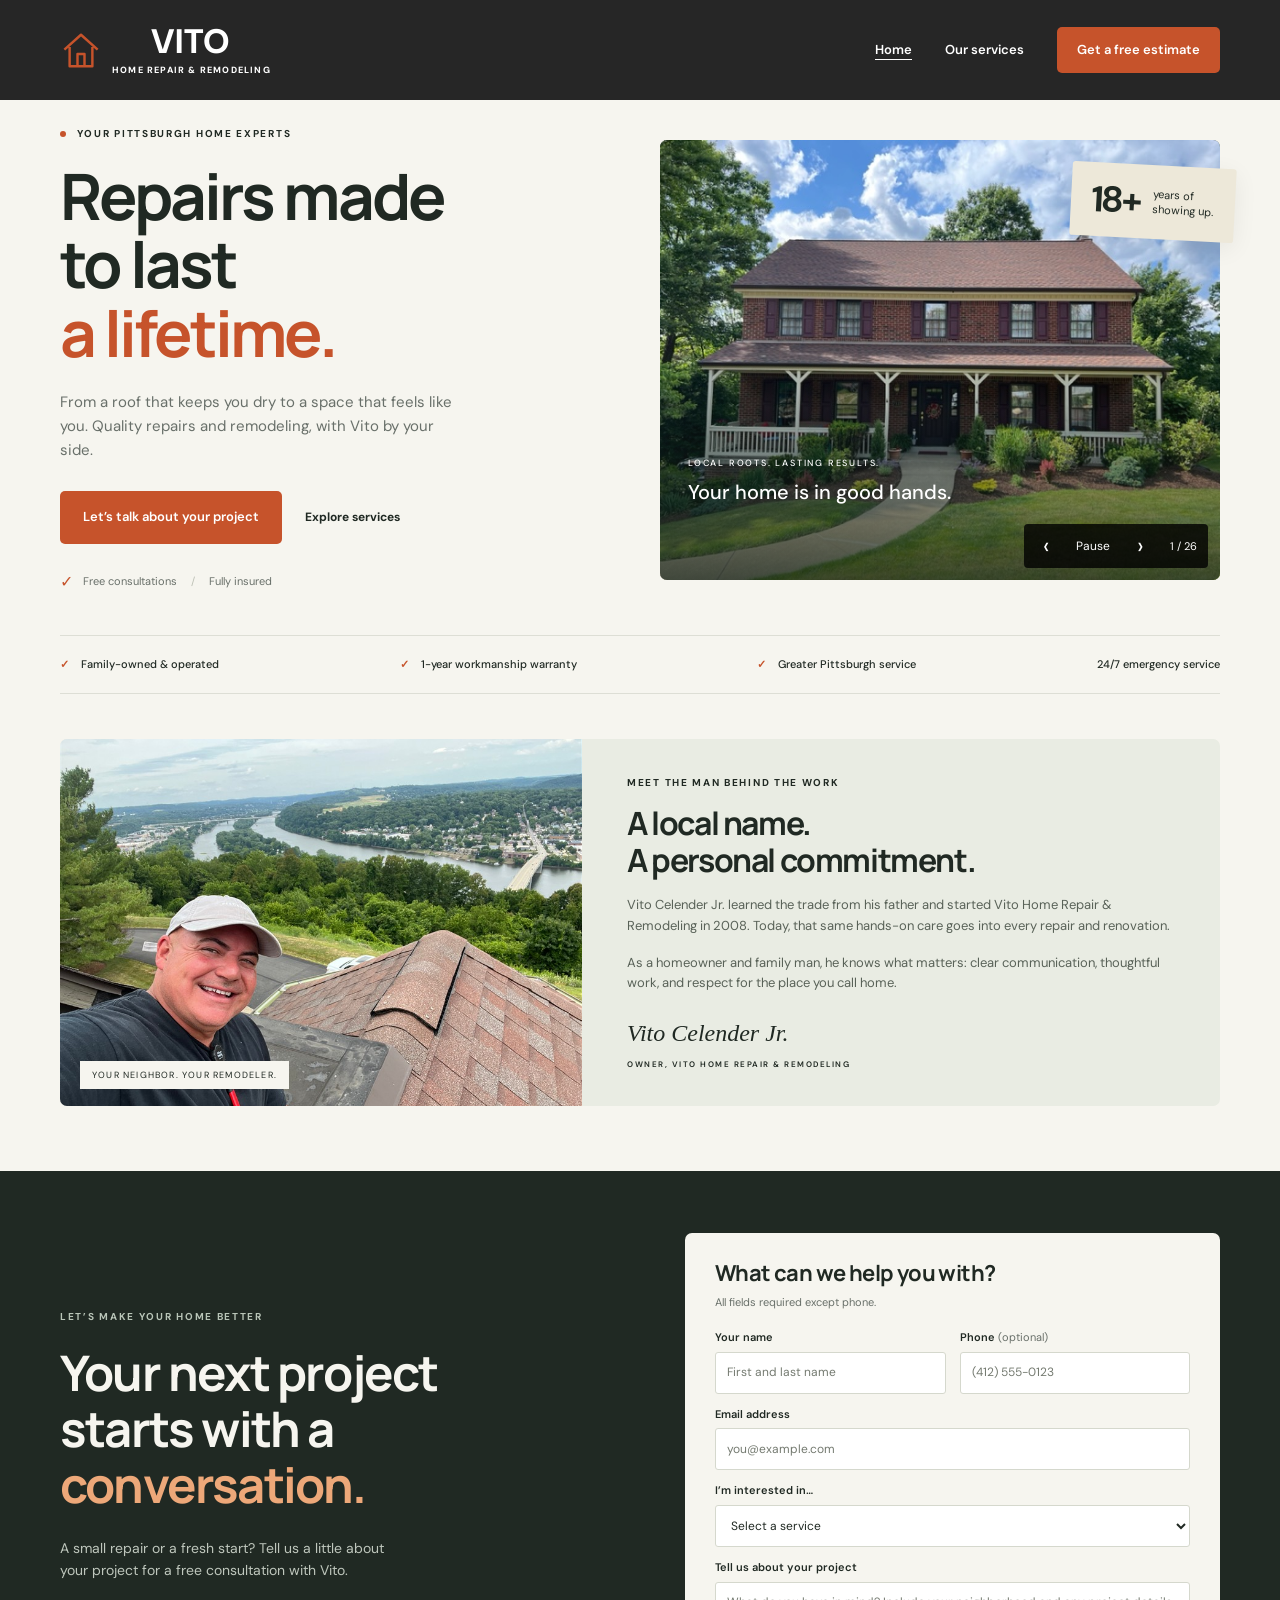
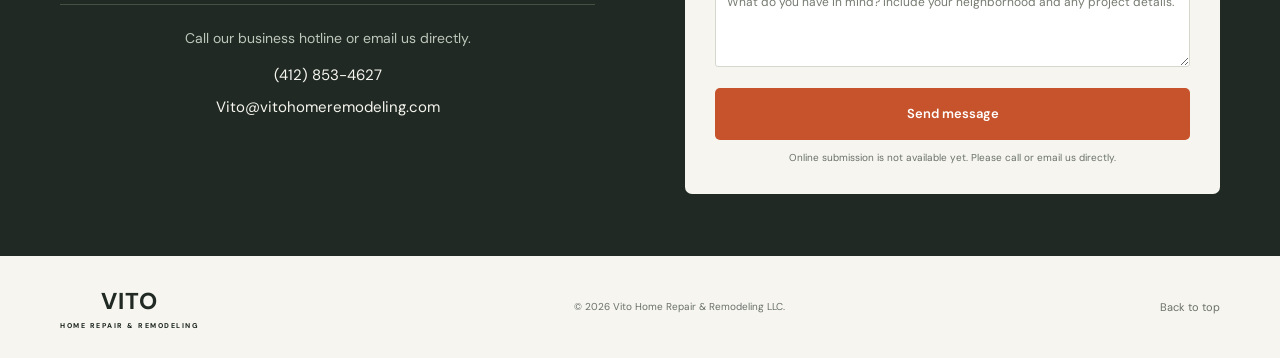
==== Index.html @ 29965cb8 "updated UI" ====
<!doctype html>
<html lang="en">
<head>
  <meta charset="utf-8">
  <meta name="viewport" content="width=device-width, initial-scale=1">
  <meta name="description" content="Family-owned home remodeling and repairs in Greater Pittsburgh. Talk directly with Vito about roofing, gutters, exterior repairs, and interior remodeling.">
  <meta name="theme-color" content="#202923">
  <title>Vito Home Repair &amp; Remodeling | Built on trust. Made for home.</title>
  <link rel="stylesheet" href="styles.css">
  <script src="script.js" defer></script>
  <script src="slideshows.js" defer></script>
</head>
<body>
  <a class="skip-link" href="#main">Skip to content</a>
  <div class="site-header"><header class="header container">
    <a class="brand" href="#" aria-label="Vito Home Repair &amp; Remodeling home"><svg viewBox="0 0 48 48" aria-hidden="true"><path d="M5 23 24 6l19 17M11 20v22h26V20M20 42V28h8v14"/></svg><span>VITO<span class="brand-sub">HOME REPAIR &amp; REMODELING</span></span></a>
    <button class="menu-toggle" type="button" aria-expanded="false" aria-controls="navigation">Menu <span aria-hidden="true">&#9776;</span></button>
    <nav id="navigation" aria-label="Main navigation"><a href="Index.html" aria-current="page">Home</a><a href="services.html">Our services</a><a href="#contact" class="button button-small">Get a free estimate</a></nav>
  </header></div>
  <main id="main">
    <section class="hero container" aria-labelledby="hero-title">
      <div class="hero-copy"><p class="eyebrow"><span class="dot"></span> YOUR PITTSBURGH HOME EXPERTS</p><h1 id="hero-title">Repairs made<br>to last<br><em>a lifetime.</em></h1><p class="intro">From a roof that keeps you dry to a space that feels like you. Quality repairs and remodeling, with Vito by your side.</p><div class="hero-actions"><a href="#contact" class="button">Let&#8217;s talk about your project</a><a class="text-link" href="services.html">Explore services</a></div><div class="hero-note"><span class="check">&#10003;</span> Free consultations <span class="separator">/</span> Fully insured</div></div>
      <div class="hero-visual" data-slideshow aria-label="Vito Home Repair &amp; Remodeling photos">
        <img class="is-active" src="assets/exterior.jpg" alt="Exterior home improvement photo" fetchpriority="high" width="980" height="660">
        <img data-src="assets/roofing.jpg" alt="Roofing photo" aria-hidden="true" width="980" height="660">
        <img data-src="assets/vito.jpg" alt="Vito working on a roof" aria-hidden="true" width="980" height="660">
        <img data-src="images/exterior_1.avif" alt="Exterior home improvement photo" aria-hidden="true" width="980" height="660">
        <img data-src="images/exterior2.avif" alt="Exterior home improvement photo" aria-hidden="true" width="980" height="660">
        <img data-src="images/exterior3.avif" alt="Exterior home improvement photo" aria-hidden="true" width="980" height="660">
        <img data-src="images/exterior4.avif" alt="Exterior home improvement photo" aria-hidden="true" width="980" height="660">
        <img data-src="images/exterior5.avif" alt="Exterior home improvement photo" aria-hidden="true" width="980" height="660">
        <img data-src="images/exterior6.avif" alt="Exterior home improvement photo" aria-hidden="true" width="980" height="660">
        <img data-src="images/gutter2.avif" alt="Gutter photo" aria-hidden="true" width="980" height="660">
        <img data-src="images/gutter3.avif" alt="Gutter photo" aria-hidden="true" width="980" height="660">
        <img data-src="images/gutter4.avif" alt="Gutter photo" aria-hidden="true" width="980" height="660">
        <img data-src="images/gutter5.avif" alt="Gutter photo" aria-hidden="true" width="980" height="660">
        <img data-src="images/interior1.avif" alt="Interior remodeling photo" aria-hidden="true" width="980" height="660">
        <img data-src="images/interior2.avif" alt="Interior remodeling photo" aria-hidden="true" width="980" height="660">
        <img data-src="images/interior3.avif" alt="Interior remodeling photo" aria-hidden="true" width="980" height="660">
        <img data-src="images/interior4.avif" alt="Interior remodeling photo" aria-hidden="true" width="980" height="660">
        <img data-src="images/interior5.avif" alt="Interior remodeling photo" aria-hidden="true" width="980" height="660">
        <img data-src="images/interior6.avif" alt="Interior remodeling photo" aria-hidden="true" width="980" height="660">
        <img data-src="images/interior7.avif" alt="Interior remodeling photo" aria-hidden="true" width="980" height="660">
        <img data-src="images/interior8.avif" alt="Interior remodeling photo" aria-hidden="true" width="980" height="660">
        <img data-src="images/roofing2.avif" alt="Roofing photo" aria-hidden="true" width="980" height="660">
        <img data-src="images/roofing3.avif" alt="Roofing photo" aria-hidden="true" width="980" height="660">
        <img data-src="images/roofing4.avif" alt="Roofing photo" aria-hidden="true" width="980" height="660">
        <img data-src="images/roofing5.avif" alt="Roofing photo" aria-hidden="true" width="980" height="660">
        <img data-src="images/roofing6.avif" alt="Roofing photo" aria-hidden="true" width="980" height="660">
<div class="image-label"><span class="small-label">LOCAL ROOTS. LASTING RESULTS.</span><span>Your home is in good hands.</span></div><div class="experience"><strong>18+</strong><span>years of<br>showing up.</span></div></div>
    </section>
    <div class="trust-strip container"><span><b aria-hidden="true">&#10003;</b> Family-owned & operated</span><span><b aria-hidden="true">&#10003;</b> 1-year workmanship warranty</span><span><b aria-hidden="true">&#10003;</b> Greater Pittsburgh service</span><a href="tel:+14128534627"> 24/7 emergency service</a></div>
    <section id="about" class="about container" aria-labelledby="about-title"><div class="owner-photo"><img src="assets/vito.jpg" alt="Vito working on a roof" loading="lazy" width="560" height="420"><span>YOUR NEIGHBOR. YOUR REMODELER.</span></div><div class="about-copy"><p class="eyebrow">MEET THE MAN BEHIND THE WORK</p><h2 id="about-title">A local name.<br>A personal commitment.</h2><p>Vito Celender Jr. learned the trade from his father and started Vito Home Repair &amp; Remodeling in 2008. Today, that same hands-on care goes into every repair and renovation.</p><p>As a homeowner and family man, he knows what matters: clear communication, thoughtful work, and respect for the place you call home.</p><div class="signature">Vito Celender Jr.<span>OWNER, VITO HOME REPAIR &amp; REMODELING</span></div></div></section>
    <section id="contact" class="contact section" aria-labelledby="contact-title"><div class="container contact-grid"><div class="contact-copy"><p class="eyebrow">LET&#8217;S MAKE YOUR HOME BETTER</p><h2 id="contact-title">Your next project<br>starts with a<br><em>conversation.</em></h2><p>A small repair or a fresh start? Tell us a little about your project for a free consultation with Vito.</p><div class="contact-direct"><p>Call our business hotline or email us directly.</p><a class="contact-phone" href="tel:+14128534627">(412) 853-4627</a><a class="contact-email" href="mailto:Vito@vitohomeremodeling.com">Vito@vitohomeremodeling.com</a></div></div>
      <form id="contact-form" class="contact-form" novalidate><h3>What can we help you with?</h3><p class="form-intro">All fields required except phone.</p><div class="form-row"><div class="field"><label for="name">Your name</label><input id="name" name="name" autocomplete="name" minlength="2" maxlength="80" required placeholder="First and last name" aria-describedby="name-error"><span class="error" id="name-error"></span></div><div class="field"><label for="phone">Phone <span>(optional)</span></label><input id="phone" name="phone" type="tel" autocomplete="tel" maxlength="25" placeholder="(412) 555-0123" aria-describedby="phone-error"><span class="error" id="phone-error"></span></div></div><div class="field"><label for="email">Email address</label><input id="email" name="email" type="email" autocomplete="email" maxlength="254" required placeholder="you@example.com" aria-describedby="email-error"><span class="error" id="email-error"></span></div><div class="field"><label for="service">I&#8217;m interested in&#8230;</label><select id="service" name="service" required aria-describedby="service-error"><option value="">Select a service</option><option>Roofing & leak repairs</option><option>Gutters & exterior repairs</option><option>Interior remodeling</option><option>Commercial repairs</option><option>Something else</option></select><span class="error" id="service-error"></span></div><div class="field"><label for="message">Tell us about your project</label><textarea id="message" name="message" rows="3" minlength="20" maxlength="2000" required placeholder="What do you have in mind? Include your neighborhood and any project details." aria-describedby="message-error"></textarea><span class="error" id="message-error"></span></div><div class="honeypot" aria-hidden="true"><label for="website">Leave this field empty</label><input id="website" name="website" tabindex="-1" autocomplete="off"></div><button class="button submit-button" type="submit">Send message</button><p class="form-note">Online submission is not available yet. Please call or email us directly.</p><p id="form-status" role="status" aria-live="polite"></p><noscript><p>Online submission is not available yet. Please <a href="mailto:Vito@vitohomeremodeling.com">email Vito directly</a> or call (412) 853-4627.</p></noscript></form></div></section>
  </main>
  <footer class="container footer"><a class="footer-brand" href="#">VITO <span>HOME REPAIR &amp; REMODELING</span></a><p>&#169; <span id="year">2026</span> Vito Home Repair &amp; Remodeling LLC.</p><a href="#main">Back to top</a></footer>
</body>
</html>
---- styles.css ----
@import url('https://fonts.googleapis.com/css2?family=DM+Sans:wght@400;500;600;700&family=Manrope:wght@400;500;600;700;800&display=swap');
:root{--cream:#f6f5ef;--ink:#202923;--muted:#69706a;--orange:#c6532b;--line:#ddded5;--white:#fff;--radius:5px}*{box-sizing:border-box}html{scroll-behavior:smooth;scroll-padding-top:25px}body{margin:0;background:var(--cream);color:var(--ink);font-family:'DM Sans',Arial,sans-serif;font-size:15px;line-height:1.6}a{color:inherit;text-decoration:none;text-align:center}button,input,textarea,select{font:inherit}button,a,input,textarea,select{-webkit-tap-highlight-color:transparent}a,button{touch-action:manipulation}img{display:block;width:100%;height:100%;object-fit:cover}h1,h2,h3,p{margin:0}h1,h2,h3{font-family:Manrope,Arial,sans-serif;line-height:1.15}h2{font-size:clamp(28px,3vw,39px);font-weight:700;letter-spacing:-1.4px}h3{font-size:20px;letter-spacing:-.6px}.container{width:min(1160px,calc(100% - 80px));margin-inline:auto}.topbar{background:var(--ink);color:#eee;font-size:11px;letter-spacing:.3px}.topbar .container{display:flex;justify-content:space-between;padding-block:9px}.topbar a span{margin:0 9px;color:#e7ad80}.header{display:flex;justify-content:space-between;align-items:center;height:100px}.brand{display:flex;align-items:center;gap:10px;font-size:34px;font-weight:800;letter-spacing:1px;line-height:1}.brand svg{width:42px;height:45px;fill:none;stroke:var(--orange);stroke-width:2.8;stroke-linejoin:round}.brand-sub{display:block;font-size:9px;letter-spacing:2px;margin-top:7px}.header nav{display:flex;align-items:center;gap:33px;font-size:13px;font-weight:600}.button{display:inline-flex;align-items:center;justify-content:center;text-align:center;gap:26px;background:var(--orange);color:white;border:1px solid transparent;border-radius:var(--radius);padding:15px 22px;font-weight:600;font-size:13px;cursor:pointer;transition:background .2s,transform .2s}.button:hover{background:#a6411f;transform:translateY(-2px)}.button span{font-size:19px;line-height:1}.button-small{padding:12px 19px}.menu-toggle{display:none}.hero{display:grid;grid-template-columns:1fr 1fr;gap:40px;align-items:center;padding:26px 0 40px}.eyebrow{font-size:10px;letter-spacing:1.7px;font-weight:700;margin-bottom:20px}.dot{display:inline-block;height:6px;width:6px;border-radius:50%;background:var(--orange);vertical-align:middle;margin-right:7px}h1{font-size:clamp(44px,5vw,66px);font-weight:700;letter-spacing:-3px;line-height:1.07}em{font-style:normal;color:var(--orange)}.intro{max-width:410px;color:var(--muted);margin-top:23px;font-size:15px}.hero-actions{display:flex;align-items:center;gap:23px;margin-top:29px}.text-link{font-size:12px;font-weight:700;white-space:nowrap}.text-link span{margin-left:9px}.hero-note{display:flex;align-items:center;gap:10px;font-size:11px;color:var(--muted);margin-top:25px}.check{color:var(--orange);font-size:16px}.separator{color:#bec1b6;margin-inline:4px}.hero-visual{height:440px;position:relative;border-radius:7px;isolation:isolate;background:#465c4c}.hero-visual>img{border-radius:7px}.hero-visual:after{content:'';position:absolute;inset:0;background:linear-gradient(transparent 45%,#17251ccc);border-radius:7px;z-index:1}.image-label{position:absolute;bottom:28px;left:28px;right:20px;color:#fff;z-index:2;display:grid;font-size:20px;font-weight:500}.small-label{font-size:9px;letter-spacing:1.8px;margin-bottom:6px}.experience{position:absolute;top:25px;right:-15px;background:#ede8d9;z-index:2;padding:17px 21px;display:flex;align-items:center;gap:12px;border-radius:3px;box-shadow:0 6px 25px #0001;transform:rotate(3deg)}.experience strong{font-size:36px;line-height:1.1;letter-spacing:-2px}.experience span{font-size:11px;line-height:1.35}.trust-strip{display:flex;justify-content:space-between;gap:15px;border-block:1px solid var(--line);padding-block:20px;font-size:11px;font-weight:500}.trust-strip b{color:var(--orange);margin-right:9px}.section{padding-block:62px}.section-heading{display:flex;justify-content:space-between;align-items:end;gap:25px;margin-bottom:28px}.section-heading .eyebrow{margin-bottom:12px}.section-heading>p{font-size:12px;color:var(--muted);flex-shrink:0}.service-grid{display:grid;grid-template-columns:repeat(3,1fr);gap:25px}.service-image{height:215px;border-radius:5px;position:relative;overflow:hidden;background:#dedfd5}.service-image img{transition:transform .4s}.service-card:hover img{transform:scale(1.04)}.image-number{position:absolute;bottom:12px;left:12px;font-size:9px;letter-spacing:1.2px;background:var(--cream);padding:5px 9px;border-radius:2px}.card-title{display:flex;justify-content:space-between;align-items:center;margin-top:19px;gap:6px}.card-title h3{font-size:19px}.card-title>span{display:grid;place-items:center;border:1px solid #ced1c7;border-radius:50%;width:29px;height:29px;flex-shrink:0}.service-card p{color:var(--muted);font-size:13px;margin-top:9px;max-width:330px}.services-footer{text-align:center;font-size:12px;color:var(--muted);margin-top:30px}.services-footer a{color:var(--ink);border-bottom:1px solid #a6ac9e;margin-left:5px}.about{background:#e9ece3;border-radius:7px;display:grid;grid-template-columns:.9fr 1.1fr;overflow:hidden}.owner-photo{position:relative;min-height:340px}.owner-photo img{position:absolute;inset:0}.owner-photo>span{position:absolute;bottom:17px;left:20px;background:var(--cream);padding:7px 12px;font-size:9px;letter-spacing:1.2px}.about-copy{padding:36px 45px}.about-copy .eyebrow{margin-bottom:14px}.about-copy h2{font-size:32px}.about-copy p:not(.eyebrow){font-size:13px;color:#596258;margin-top:16px}.signature{font-family:Georgia,serif;font-style:italic;font-size:24px;margin-top:20px}.signature span{display:block;font-family:'DM Sans',Arial,sans-serif;font-style:normal;font-size:8px;font-weight:600;letter-spacing:1.5px;margin-top:5px}.contact{background:var(--ink);color:var(--cream);margin-top:65px}.contact-grid{display:grid;grid-template-columns:1fr 1fr;gap:90px;align-items:center}.contact-copy .eyebrow{color:#b9c5b8}.contact-copy h2{font-size:clamp(35px,4vw,49px);letter-spacing:-1.8px;line-height:1.15}.contact-copy em{color:#eda879}.contact-copy>p:not(.eyebrow){font-size:14px;max-width:335px;color:#bfc7bd;margin-top:23px}.contact-phone{display:block;font-family:Manrope,Arial,sans-serif;font-size:26px;font-weight:600;margin-top:30px}.contact-phone span{font-size:21px;color:#eda879;margin-left:10px}.contact-email{display:inline-block;font-size:13px;color:#c9cfc6;margin-top:5px;border-bottom:1px solid #61705e}.location{border-top:1px solid #455043;margin-top:30px;padding-top:19px;font-size:11px;color:#bcc5b8}.location span{color:#eda879;font-size:20px;margin-right:8px}.contact-form{background:var(--cream);padding:28px 30px;color:var(--ink);border-radius:7px}.contact-form h3{font-size:22px}.form-intro{font-size:11px;color:var(--muted);margin:7px 0 18px}.form-row{display:grid;grid-template-columns:1fr 1fr;gap:14px}.field{margin-bottom:12px}label{display:block;font-weight:600;font-size:11px;margin-bottom:5px}label span{font-weight:400;color:var(--muted)}input,select,textarea{width:100%;min-width:0;padding:10px 11px;border:1px solid #d5d8cd;border-radius:3px;background:#fff;color:var(--ink);font-size:12px}input,select{min-height:42px}textarea{resize:vertical;min-height:85px}input::placeholder,textarea::placeholder{color:#747a70}input[aria-invalid=true],textarea[aria-invalid=true],select[aria-invalid=true]{border-color:#b33122}.error{display:block;color:#a6291c;font-size:11px;margin-top:3px}.error:empty{display:none}.submit-button{width:100%;margin-top:2px}.form-note{font-size:10px;text-align:center;color:var(--muted);margin-top:10px}#form-status{font-size:12px;margin-top:10px}#form-status:empty{display:none}.honeypot{position:absolute;left:-10000px;width:1px;height:1px;overflow:hidden}.footer{display:flex;align-items:center;justify-content:space-between;gap:20px;padding-block:27px;font-size:10px;color:var(--muted)}.footer-brand{font-size:23px;font-weight:800;color:var(--ink);letter-spacing:1px}.footer-brand span{display:block;font-size:7px;letter-spacing:1.5px}.footer>a:last-child{font-size:11px}.skip-link{position:fixed;top:-70px;left:15px;padding:10px 20px;background:var(--ink);color:#fff;z-index:20}.skip-link:focus{top:10px}:focus-visible{outline:3px solid #ce773e;outline-offset:4px}a:not(.button):hover{color:var(--orange)}.topbar a:hover,.contact a:hover{color:#f4b692}
@media(min-width:1400px){.hero{padding-top:35px}.hero-visual{height:460px}}
@media(max-width:1000px){.container{width:calc(100% - 48px)}.hero{gap:28px}h1{font-size:48px}.hero-actions{align-items:start;flex-direction:column;gap:15px}.hero-visual{height:450px}.section-heading>p{display:none}.contact-grid{gap:40px}.about-copy{padding:30px}.trust-strip{flex-wrap:wrap}.service-image{height:180px}.card-title h3{font-size:16px}}
@media(max-width:650px){.container{width:calc(100% - 36px)}.topbar{font-size:9px}.topbar a{font-size:0}.topbar a:after{content:'Call (412) 853-4627';font-size:10px}.topbar a span,.since{display:none}.header{height:82px;position:relative}.brand{font-size:29px}.brand svg{width:34px}.brand-sub{font-size:7px}.menu-toggle{display:block;background:transparent;border:1px solid var(--line);border-radius:3px;padding:8px 12px;color:var(--ink);font-size:12px}.menu-toggle span{margin-left:8px}.header nav{display:none;position:absolute;top:73px;left:0;right:0;background:var(--cream);padding:22px;z-index:10;box-shadow:0 12px 18px #0002;border:1px solid var(--line);align-items:stretch;gap:20px}.header nav.open{display:flex;flex-direction:column}.hero{grid-template-columns:1fr;padding:15px 0 26px;gap:30px}h1{font-size:clamp(42px,11vw,60px);letter-spacing:-2px}.eyebrow{font-size:9px;margin-bottom:17px}.intro{font-size:14px;margin-top:18px;max-width:390px}.hero-actions{flex-direction:row;align-items:center;gap:18px;margin-top:23px}.hero-actions .button{padding:13px 15px;gap:15px;font-size:11px}.text-link{font-size:10px}.hero-note{margin-top:16px}.hero-visual{height:290px;margin-right:8px}.experience{top:20px;right:-8px;padding:13px 17px}.experience strong{font-size:30px}.image-label{left:20px;bottom:22px;font-size:18px}.trust-strip{display:grid;grid-template-columns:1fr 1fr;gap:14px 9px;font-size:9px;padding-block:19px}.trust-strip b{margin-right:4px}.section{padding-block:39px}h2{font-size:29px;letter-spacing:-1px}.section-heading{margin-bottom:22px}.service-grid{grid-template-columns:1fr;gap:25px}.service-image{height:220px}.card-title{margin-top:12px}.card-title h3{font-size:20px}.service-card p{max-width:none;margin-top:5px}.services-footer{font-size:11px;text-align:left;margin-top:24px}.services-footer a{display:inline-block;margin:4px 0 0}.about{grid-template-columns:1fr}.owner-photo{min-height:250px}.about-copy{padding:28px 23px}.about-copy h2{font-size:30px}.contact{margin-top:39px}.contact-grid{grid-template-columns:1fr;gap:28px}.contact-copy h2{font-size:40px}.contact-copy h2 br:nth-child(2){display:none}.contact-copy>p:not(.eyebrow){margin-top:17px}.contact-phone{margin-top:20px}.location{margin-top:20px;padding-top:13px}.contact-form{padding:24px 20px}.form-row{gap:10px}.footer{flex-wrap:wrap;gap:15px;padding-block:22px}.footer p{order:3;width:100%;border-top:1px solid var(--line);padding-top:14px}input,select,textarea{font-size:16px}.form-note{font-size:11px}}
.trust-strip + .about{margin-top:45px}
.header a[aria-current="page"]{color:var(--orange)}
.services-intro{padding-block:30px 38px}
.services-intro h1{font-size:clamp(40px,5vw,62px)}
.services-intro>p:last-child{max-width:540px;color:var(--muted);margin-top:20px}
.service-jumpbar{position:sticky;top:0;z-index:5;background:#000;color:#fff;--line:#fff;border-block:1px solid var(--line)}
.service-jumpbar>.container{display:grid;grid-template-columns:repeat(4,minmax(0,1fr))}
.service-jumpbar a{display:flex;align-items:center;justify-content:center;text-align:center;gap:10px;padding:19px 14px;font-size:12px;font-weight:600;min-height:62px;border-right:1px solid var(--line)}
.service-jumpbar a:last-child{border-right:0}
.service-jumpbar a:hover{background:#252525;color:#fff}


.service-stack{padding-block:12px 36px}
.service-detail{display:grid;grid-template-columns:.85fr 1.15fr;gap:48px;padding-block:42px;border-bottom:1px solid var(--line);scroll-margin-top:85px;align-items:center}
.service-detail-photo{position:relative;height:340px;border-radius:6px;overflow:hidden;background:#e9ece3}
.service-detail-copy .eyebrow{margin-bottom:12px}
.service-detail-copy>p:not(.eyebrow){color:var(--muted);font-size:14px;margin-top:14px;max-width:470px}
.service-list{display:grid;grid-template-columns:1fr 1fr;gap:12px 22px;padding:0;list-style:none;margin:23px 0 26px;font-size:13px}
.service-list li{position:relative;padding-left:19px}
.service-list li:before{content:'\2713';position:absolute;left:0;color:var(--orange)}
.services-cta{display:flex;align-items:center;justify-content:space-between;gap:30px;background:#e9ece3;padding:32px;border-radius:6px;margin-bottom:30px}
.services-cta .eyebrow{margin-bottom:10px}
.services-cta h2{font-size:29px}
.services-cta p:last-child{color:var(--muted);font-size:13px;margin-top:12px}
.services-cta .button{flex-shrink:0;justify-content:center;text-align:center}
@media(max-width:1000px){.service-jumpbar a{font-size:11px;padding:14px 10px;gap:7px}.service-detail{gap:28px}.service-list{gap:12px 16px}.service-detail-photo{height:360px}}
@media(max-width:650px){.trust-strip + .about{margin-top:30px}.services-intro{padding-block:15px 28px}.services-intro>p:last-child{font-size:14px}.service-jumpbar>.container{grid-template-columns:1fr 1fr}.service-jumpbar a{font-size:10px;min-height:48px;padding:10px 8px;gap:6px}.service-jumpbar a:nth-child(2n){border-right:0}.service-jumpbar a:nth-child(-n+2){border-bottom:1px solid var(--line)}.service-detail{grid-template-columns:1fr;gap:23px;padding-block:28px;scroll-margin-top:135px}.service-detail-photo{height:230px}.service-detail-copy h2{font-size:30px}.service-list{font-size:12px;gap:12px 16px;margin-top:20px}.service-detail-copy .button{font-size:12px}.service-stack{padding-block:0 28px}.services-cta{align-items:start;flex-direction:column;padding:25px;gap:22px}.services-cta h2{font-size:27px}}
[data-slideshow] img:not(:first-child){display:none}
[data-slideshow].slideshow-ready img{display:block;position:absolute;inset:0;opacity:0;transition:opacity 1.2s ease;pointer-events:none}
[data-slideshow].slideshow-ready img.is-active{opacity:1}
.slideshow-controls{position:absolute;bottom:12px;right:12px;z-index:2;display:flex;align-items:center;gap:2px;padding:3px;background:#000c;color:#fff;border-radius:4px}
.slideshow-controls button{min-width:38px;min-height:38px;padding:6px 9px;border:0;background:transparent;color:inherit;border-radius:2px;cursor:pointer;font-size:12px}
.slideshow-controls button:first-child,.slideshow-controls button:nth-child(3){font-size:24px;line-height:1}
.slideshow-controls button:hover{background:#ffffff30}
.slideshow-counter{font-size:11px;min-width:44px;text-align:center;padding-inline:6px}
@media(prefers-reduced-motion:reduce){html{scroll-behavior:auto}*,*:before,*:after{transition:none!important}}

.service-detail-copy > .button{justify-content:center;text-align:center}

.site-header{background:#262626;color:#fff}
.brand-sub{letter-spacing:1.2px}
@media(max-width:650px){.brand-sub{letter-spacing:.8px;font-size:7px}}
.hero-visual[data-slideshow] .image-label{bottom:72px;pointer-events:none}
.hero-visual[data-slideshow]:after{pointer-events:none}
.hero-visual[data-slideshow] .slideshow-controls{z-index:3}
.site-header .header a:not(.button){color:#fff}
.site-header .header a:not(.button):hover{text-decoration:underline;text-underline-offset:5px}
.site-header .header a[aria-current="page"]{text-decoration:underline;text-underline-offset:5px}
.site-header .menu-toggle{color:#fff;border-color:#666}
@media(max-width:650px){.site-header .header nav{background:#262626;border-color:#555}}

.contact-copy .location{border-top:0;margin-top:20px;padding-top:0}
.contact-direct{border-top:1px solid #455043;margin-top:22px;padding-top:22px;text-align:center}
.contact-direct p{font-size:14px;color:#bfc7bd;margin-bottom:14px}
.contact-direct .contact-phone,.contact-direct .contact-email{display:block;width:fit-content;max-width:100%;margin:8px auto 0;font-family:inherit;font-size:15px;font-weight:400;color:var(--cream);background:none;border:0;text-decoration:none;overflow-wrap:anywhere}
.contact-direct .contact-phone:hover,.contact-direct .contact-email:hover{color:var(--cream);text-decoration:underline}
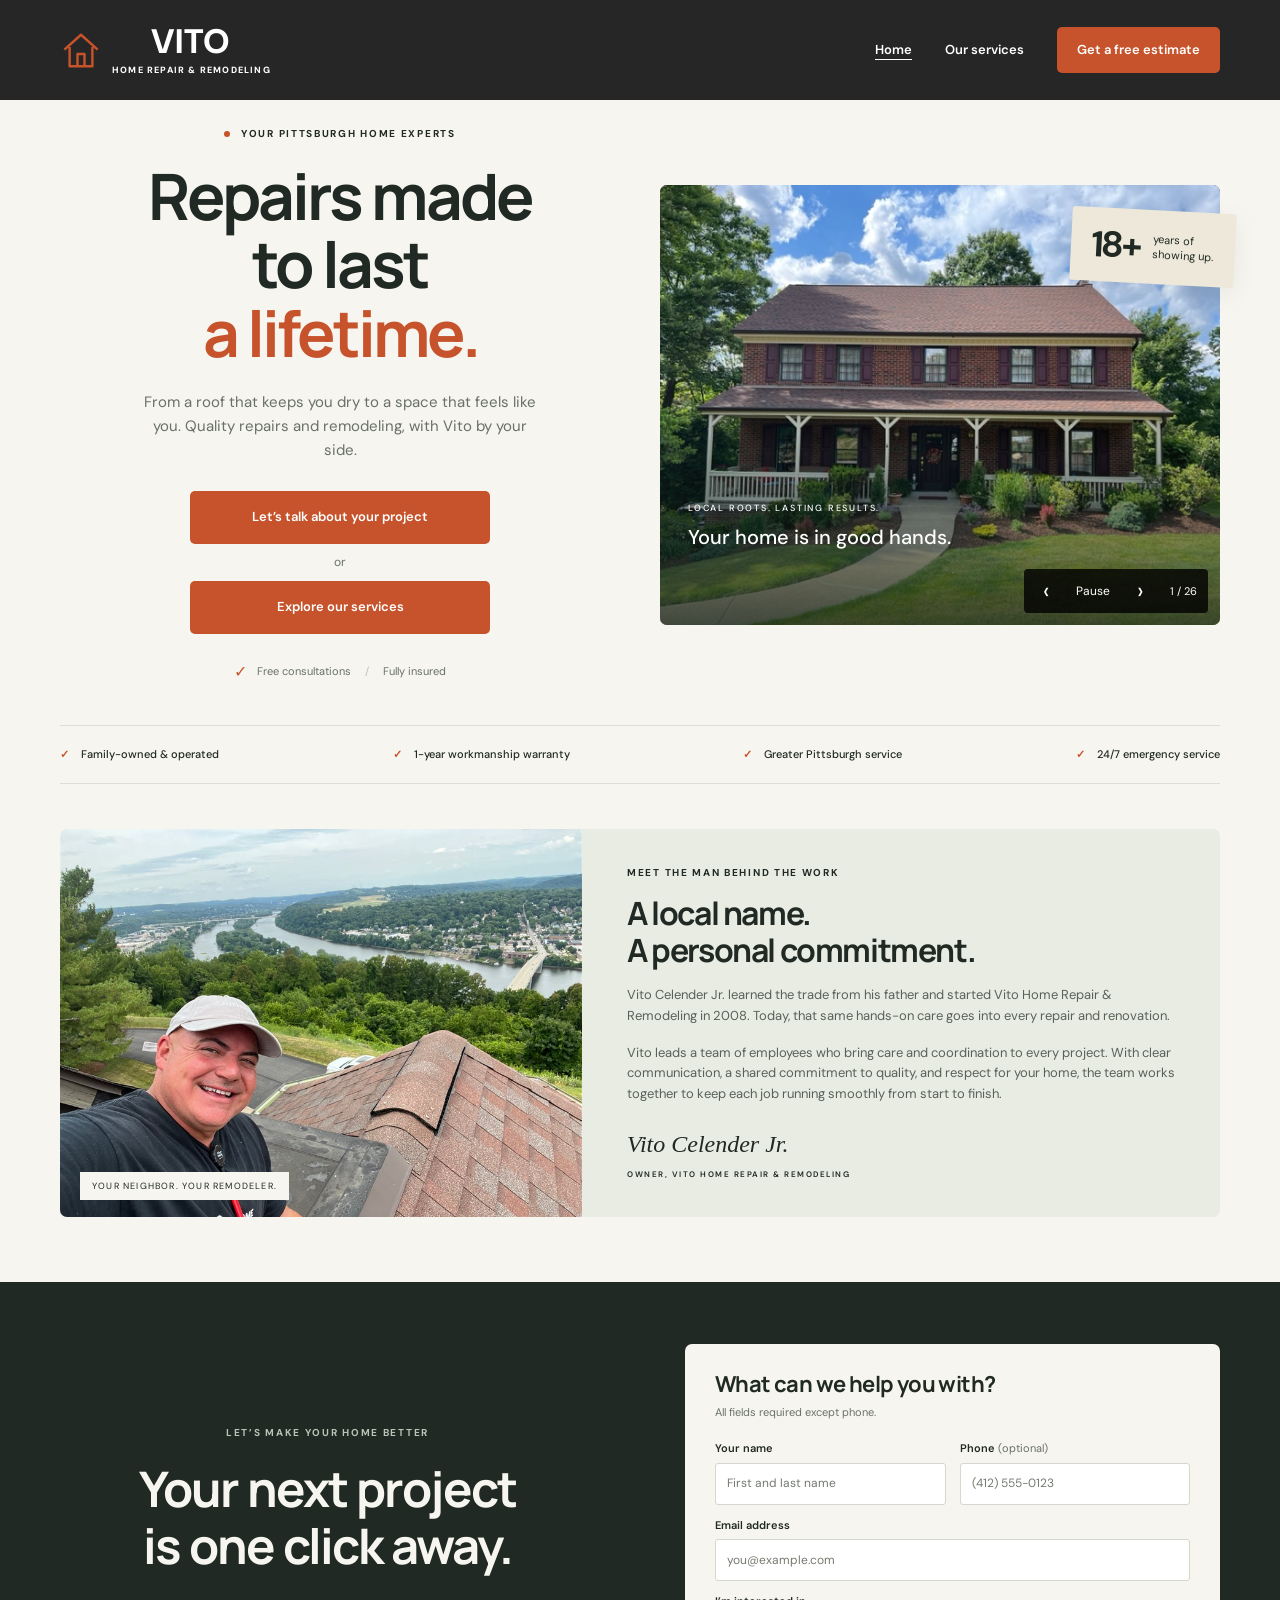
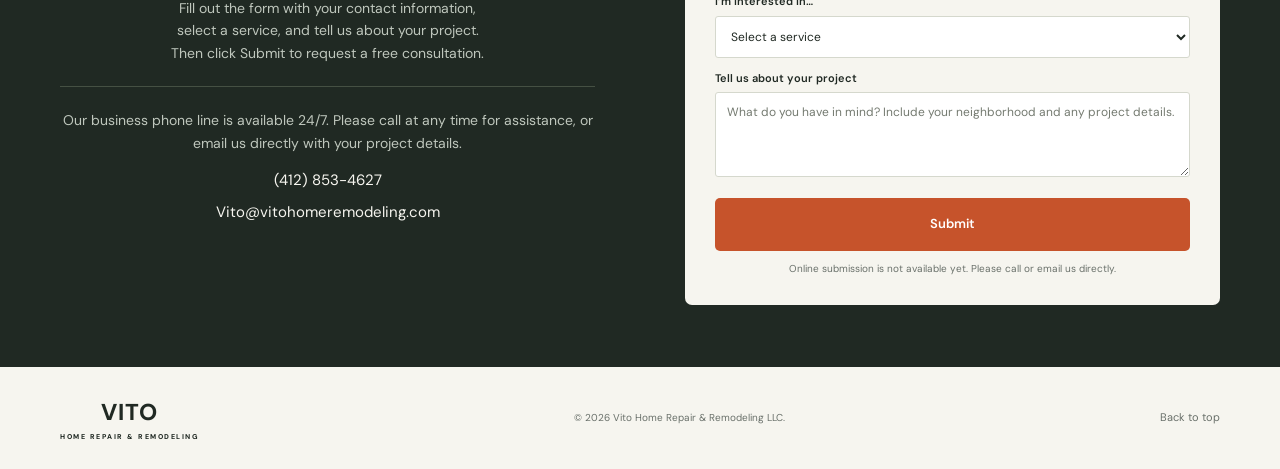
==== commit 36c40b4c: "updated ui 1.1" ====
--- a/Index.html
+++ b/Index.html
@@ -19,7 +19,7 @@
   </header></div>
   <main id="main">
     <section class="hero container" aria-labelledby="hero-title">
-      <div class="hero-copy"><p class="eyebrow"><span class="dot"></span> YOUR PITTSBURGH HOME EXPERTS</p><h1 id="hero-title">Repairs made<br>to last<br><em>a lifetime.</em></h1><p class="intro">From a roof that keeps you dry to a space that feels like you. Quality repairs and remodeling, with Vito by your side.</p><div class="hero-actions"><a href="#contact" class="button">Let&#8217;s talk about your project</a><a class="text-link" href="services.html">Explore services</a></div><div class="hero-note"><span class="check">&#10003;</span> Free consultations <span class="separator">/</span> Fully insured</div></div>
+      <div class="hero-copy"><p class="eyebrow"><span class="dot"></span> YOUR PITTSBURGH HOME EXPERTS</p><h1 id="hero-title">Repairs made<br>to last<br><em>a lifetime.</em></h1><p class="intro">From a roof that keeps you dry to a space that feels like you. Quality repairs and remodeling, with Vito by your side.</p><div class="hero-actions"><a href="#contact" class="button">Let&#8217;s talk about your project</a><span class="hero-action-divider">or</span><a class="button" href="services.html">Explore our services</a></div><div class="hero-note"><span class="check">&#10003;</span> Free consultations <span class="separator">/</span> Fully insured</div></div>
       <div class="hero-visual" data-slideshow aria-label="Vito Home Repair &amp; Remodeling photos">
         <img class="is-active" src="assets/exterior.jpg" alt="Exterior home improvement photo" fetchpriority="high" width="980" height="660">
         <img data-src="assets/roofing.jpg" alt="Roofing photo" aria-hidden="true" width="980" height="660">
@@ -49,10 +49,10 @@
         <img data-src="images/roofing6.avif" alt="Roofing photo" aria-hidden="true" width="980" height="660">
 <div class="image-label"><span class="small-label">LOCAL ROOTS. LASTING RESULTS.</span><span>Your home is in good hands.</span></div><div class="experience"><strong>18+</strong><span>years of<br>showing up.</span></div></div>
     </section>
-    <div class="trust-strip container"><span><b aria-hidden="true">&#10003;</b> Family-owned & operated</span><span><b aria-hidden="true">&#10003;</b> 1-year workmanship warranty</span><span><b aria-hidden="true">&#10003;</b> Greater Pittsburgh service</span><a href="tel:+14128534627"> 24/7 emergency service</a></div>
-    <section id="about" class="about container" aria-labelledby="about-title"><div class="owner-photo"><img src="assets/vito.jpg" alt="Vito working on a roof" loading="lazy" width="560" height="420"><span>YOUR NEIGHBOR. YOUR REMODELER.</span></div><div class="about-copy"><p class="eyebrow">MEET THE MAN BEHIND THE WORK</p><h2 id="about-title">A local name.<br>A personal commitment.</h2><p>Vito Celender Jr. learned the trade from his father and started Vito Home Repair &amp; Remodeling in 2008. Today, that same hands-on care goes into every repair and renovation.</p><p>As a homeowner and family man, he knows what matters: clear communication, thoughtful work, and respect for the place you call home.</p><div class="signature">Vito Celender Jr.<span>OWNER, VITO HOME REPAIR &amp; REMODELING</span></div></div></section>
-    <section id="contact" class="contact section" aria-labelledby="contact-title"><div class="container contact-grid"><div class="contact-copy"><p class="eyebrow">LET&#8217;S MAKE YOUR HOME BETTER</p><h2 id="contact-title">Your next project<br>starts with a<br><em>conversation.</em></h2><p>A small repair or a fresh start? Tell us a little about your project for a free consultation with Vito.</p><div class="contact-direct"><p>Call our business hotline or email us directly.</p><a class="contact-phone" href="tel:+14128534627">(412) 853-4627</a><a class="contact-email" href="mailto:Vito@vitohomeremodeling.com">Vito@vitohomeremodeling.com</a></div></div>
-      <form id="contact-form" class="contact-form" novalidate><h3>What can we help you with?</h3><p class="form-intro">All fields required except phone.</p><div class="form-row"><div class="field"><label for="name">Your name</label><input id="name" name="name" autocomplete="name" minlength="2" maxlength="80" required placeholder="First and last name" aria-describedby="name-error"><span class="error" id="name-error"></span></div><div class="field"><label for="phone">Phone <span>(optional)</span></label><input id="phone" name="phone" type="tel" autocomplete="tel" maxlength="25" placeholder="(412) 555-0123" aria-describedby="phone-error"><span class="error" id="phone-error"></span></div></div><div class="field"><label for="email">Email address</label><input id="email" name="email" type="email" autocomplete="email" maxlength="254" required placeholder="you@example.com" aria-describedby="email-error"><span class="error" id="email-error"></span></div><div class="field"><label for="service">I&#8217;m interested in&#8230;</label><select id="service" name="service" required aria-describedby="service-error"><option value="">Select a service</option><option>Roofing & leak repairs</option><option>Gutters & exterior repairs</option><option>Interior remodeling</option><option>Commercial repairs</option><option>Something else</option></select><span class="error" id="service-error"></span></div><div class="field"><label for="message">Tell us about your project</label><textarea id="message" name="message" rows="3" minlength="20" maxlength="2000" required placeholder="What do you have in mind? Include your neighborhood and any project details." aria-describedby="message-error"></textarea><span class="error" id="message-error"></span></div><div class="honeypot" aria-hidden="true"><label for="website">Leave this field empty</label><input id="website" name="website" tabindex="-1" autocomplete="off"></div><button class="button submit-button" type="submit">Send message</button><p class="form-note">Online submission is not available yet. Please call or email us directly.</p><p id="form-status" role="status" aria-live="polite"></p><noscript><p>Online submission is not available yet. Please <a href="mailto:Vito@vitohomeremodeling.com">email Vito directly</a> or call (412) 853-4627.</p></noscript></form></div></section>
+    <div class="trust-strip container"><span><b aria-hidden="true">&#10003;</b> Family-owned & operated</span><span><b aria-hidden="true">&#10003;</b> 1-year workmanship warranty</span><span><b aria-hidden="true">&#10003;</b> Greater Pittsburgh service</span><span><b aria-hidden="true">&#10003;</b> 24/7 emergency service</span></div>
+    <section id="about" class="about container" aria-labelledby="about-title"><div class="owner-photo"><img src="assets/vito.jpg" alt="Vito working on a roof" loading="lazy" width="560" height="420"><span>YOUR NEIGHBOR. YOUR REMODELER.</span></div><div class="about-copy"><p class="eyebrow">MEET THE MAN BEHIND THE WORK</p><h2 id="about-title">A local name.<br>A personal commitment.</h2><p>Vito Celender Jr. learned the trade from his father and started Vito Home Repair &amp; Remodeling in 2008. Today, that same hands-on care goes into every repair and renovation.</p><p>Vito leads a team of employees who bring care and coordination to every project. With clear communication, a shared commitment to quality, and respect for your home, the team works together to keep each job running smoothly from start to finish.</p><div class="signature">Vito Celender Jr.<span>OWNER, VITO HOME REPAIR &amp; REMODELING</span></div></div></section>
+    <section id="contact" class="contact section" aria-labelledby="contact-title"><div class="container contact-grid"><div class="contact-copy"><p class="eyebrow">LET&#8217;S MAKE YOUR HOME BETTER</p><h2 id="contact-title">Your next project<br>is one click away.</h2><p>Fill out the form with your contact information, select a service, and tell us about your project. Then click Submit to request a free consultation.</p><div class="contact-direct"><p>Our business phone line is available 24/7. Please call at any time for assistance, or email us directly with your project details.</p><a class="contact-phone" href="tel:+14128534627">(412) 853-4627</a><a class="contact-email" href="mailto:Vito@vitohomeremodeling.com">Vito@vitohomeremodeling.com</a></div></div>
+      <form id="contact-form" class="contact-form" novalidate><h3>What can we help you with?</h3><p class="form-intro">All fields required except phone.</p><div class="form-row"><div class="field"><label for="name">Your name</label><input id="name" name="name" autocomplete="name" minlength="2" maxlength="80" required placeholder="First and last name" aria-describedby="name-error"><span class="error" id="name-error"></span></div><div class="field"><label for="phone">Phone <span>(optional)</span></label><input id="phone" name="phone" type="tel" autocomplete="tel" maxlength="25" placeholder="(412) 555-0123" aria-describedby="phone-error"><span class="error" id="phone-error"></span></div></div><div class="field"><label for="email">Email address</label><input id="email" name="email" type="email" autocomplete="email" maxlength="254" required placeholder="you@example.com" aria-describedby="email-error"><span class="error" id="email-error"></span></div><div class="field"><label for="service">I&#8217;m interested in&#8230;</label><select id="service" name="service" required aria-describedby="service-error"><option value="">Select a service</option><option>Roofing & leak repairs</option><option>Gutters & exterior repairs</option><option>Interior remodeling</option><option>Commercial repairs</option><option>Something else</option></select><span class="error" id="service-error"></span></div><div class="field"><label for="message">Tell us about your project</label><textarea id="message" name="message" rows="3" minlength="20" maxlength="2000" required placeholder="What do you have in mind? Include your neighborhood and any project details." aria-describedby="message-error"></textarea><span class="error" id="message-error"></span></div><div class="honeypot" aria-hidden="true"><label for="website">Leave this field empty</label><input id="website" name="website" tabindex="-1" autocomplete="off"></div><button class="button submit-button" type="submit">Submit</button><p class="form-note">Online submission is not available yet. Please call or email us directly.</p><p id="form-status" role="status" aria-live="polite"></p><noscript><p>Online submission is not available yet. Please <a href="mailto:Vito@vitohomeremodeling.com">email Vito directly</a> or call (412) 853-4627.</p></noscript></form></div></section>
   </main>
   <footer class="container footer"><a class="footer-brand" href="#">VITO <span>HOME REPAIR &amp; REMODELING</span></a><p>&#169; <span id="year">2026</span> Vito Home Repair &amp; Remodeling LLC.</p><a href="#main">Back to top</a></footer>
 </body>
--- a/styles.css
+++ b/styles.css
@@ -59,3 +59,13 @@
 .contact-direct p{font-size:14px;color:#bfc7bd;margin-bottom:14px}
 .contact-direct .contact-phone,.contact-direct .contact-email{display:block;width:fit-content;max-width:100%;margin:8px auto 0;font-family:inherit;font-size:15px;font-weight:400;color:var(--cream);background:none;border:0;text-decoration:none;overflow-wrap:anywhere}
 .contact-direct .contact-phone:hover,.contact-direct .contact-email:hover{color:var(--cream);text-decoration:underline}
+
+.contact-copy{text-align:center}
+.contact-copy>p:not(.eyebrow){margin-inline:auto}
+
+.hero-actions{flex-direction:column;align-items:stretch;gap:9px;max-width:300px}
+.hero-action-divider{text-align:center;font-size:12px;color:var(--muted)}
+
+.hero-copy{text-align:center}
+.hero-copy .intro,.hero-copy .hero-actions{margin-inline:auto}
+.hero-copy .hero-note{justify-content:center}
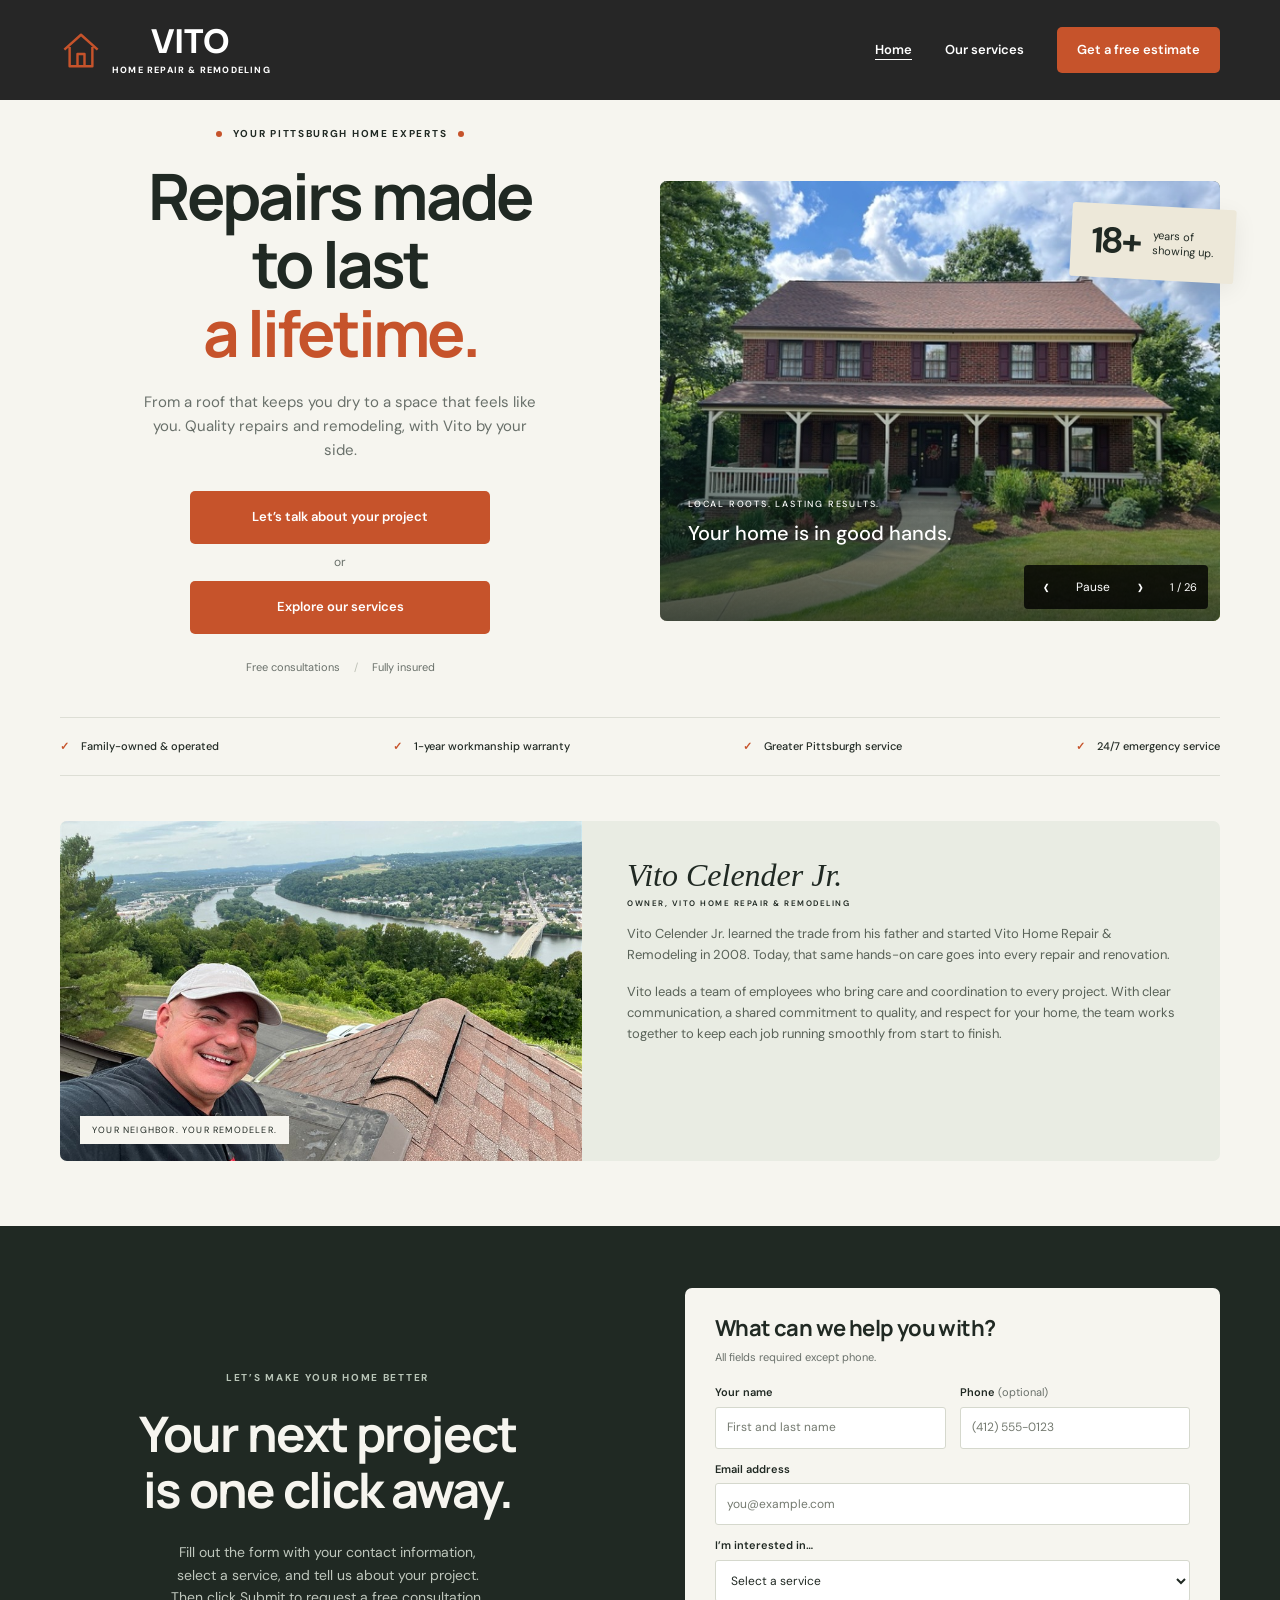
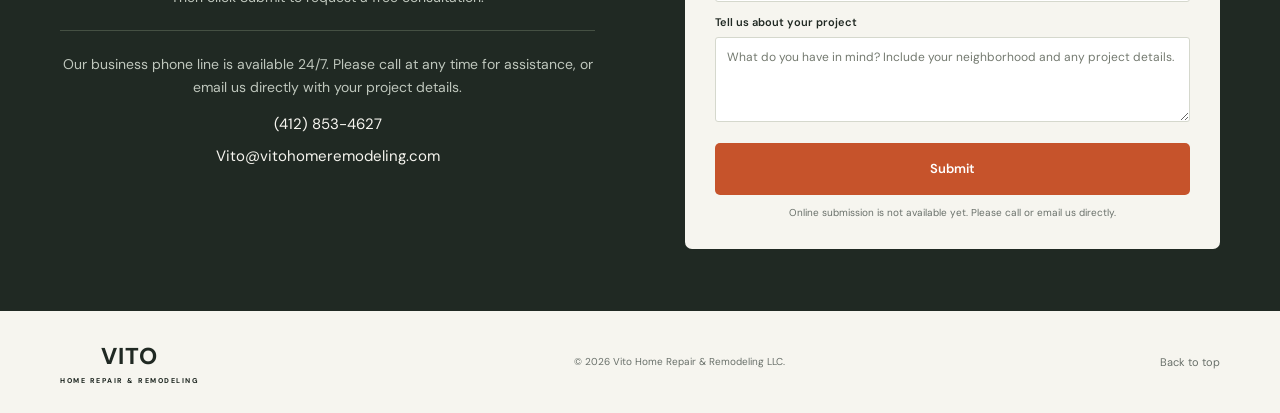
==== commit 9a5cef57: "final ui change before starting backend" ====
--- a/Index.html
+++ b/Index.html
@@ -19,7 +19,7 @@
   </header></div>
   <main id="main">
     <section class="hero container" aria-labelledby="hero-title">
-      <div class="hero-copy"><p class="eyebrow"><span class="dot"></span> YOUR PITTSBURGH HOME EXPERTS</p><h1 id="hero-title">Repairs made<br>to last<br><em>a lifetime.</em></h1><p class="intro">From a roof that keeps you dry to a space that feels like you. Quality repairs and remodeling, with Vito by your side.</p><div class="hero-actions"><a href="#contact" class="button">Let&#8217;s talk about your project</a><span class="hero-action-divider">or</span><a class="button" href="services.html">Explore our services</a></div><div class="hero-note"><span class="check">&#10003;</span> Free consultations <span class="separator">/</span> Fully insured</div></div>
+      <div class="hero-copy"><p class="eyebrow"><span class="dot" aria-hidden="true"></span> YOUR PITTSBURGH HOME EXPERTS <span class="dot" aria-hidden="true"></span></p><h1 id="hero-title">Repairs made<br>to last<br><em>a lifetime.</em></h1><p class="intro">From a roof that keeps you dry to a space that feels like you. Quality repairs and remodeling, with Vito by your side.</p><div class="hero-actions"><a href="#contact" class="button">Let&#8217;s talk about your project</a><span class="hero-action-divider">or</span><a class="button" href="services.html">Explore our services</a></div><div class="hero-note">Free consultations <span class="separator">/</span> Fully insured</div></div>
       <div class="hero-visual" data-slideshow aria-label="Vito Home Repair &amp; Remodeling photos">
         <img class="is-active" src="assets/exterior.jpg" alt="Exterior home improvement photo" fetchpriority="high" width="980" height="660">
         <img data-src="assets/roofing.jpg" alt="Roofing photo" aria-hidden="true" width="980" height="660">
@@ -50,7 +50,7 @@
 <div class="image-label"><span class="small-label">LOCAL ROOTS. LASTING RESULTS.</span><span>Your home is in good hands.</span></div><div class="experience"><strong>18+</strong><span>years of<br>showing up.</span></div></div>
     </section>
     <div class="trust-strip container"><span><b aria-hidden="true">&#10003;</b> Family-owned & operated</span><span><b aria-hidden="true">&#10003;</b> 1-year workmanship warranty</span><span><b aria-hidden="true">&#10003;</b> Greater Pittsburgh service</span><span><b aria-hidden="true">&#10003;</b> 24/7 emergency service</span></div>
-    <section id="about" class="about container" aria-labelledby="about-title"><div class="owner-photo"><img src="assets/vito.jpg" alt="Vito working on a roof" loading="lazy" width="560" height="420"><span>YOUR NEIGHBOR. YOUR REMODELER.</span></div><div class="about-copy"><p class="eyebrow">MEET THE MAN BEHIND THE WORK</p><h2 id="about-title">A local name.<br>A personal commitment.</h2><p>Vito Celender Jr. learned the trade from his father and started Vito Home Repair &amp; Remodeling in 2008. Today, that same hands-on care goes into every repair and renovation.</p><p>Vito leads a team of employees who bring care and coordination to every project. With clear communication, a shared commitment to quality, and respect for your home, the team works together to keep each job running smoothly from start to finish.</p><div class="signature">Vito Celender Jr.<span>OWNER, VITO HOME REPAIR &amp; REMODELING</span></div></div></section>
+    <section id="about" class="about container" aria-labelledby="about-title"><div class="owner-photo"><img src="assets/vito.jpg" alt="Vito working on a roof" loading="lazy" width="560" height="420"><span>YOUR NEIGHBOR. YOUR REMODELER.</span></div><div class="about-copy"><h2 id="about-title" class="signature">Vito Celender Jr.<span>OWNER, VITO HOME REPAIR &amp; REMODELING</span></h2><p>Vito Celender Jr. learned the trade from his father and started Vito Home Repair &amp; Remodeling in 2008. Today, that same hands-on care goes into every repair and renovation.</p><p>Vito leads a team of employees who bring care and coordination to every project. With clear communication, a shared commitment to quality, and respect for your home, the team works together to keep each job running smoothly from start to finish.</p></div></section>
     <section id="contact" class="contact section" aria-labelledby="contact-title"><div class="container contact-grid"><div class="contact-copy"><p class="eyebrow">LET&#8217;S MAKE YOUR HOME BETTER</p><h2 id="contact-title">Your next project<br>is one click away.</h2><p>Fill out the form with your contact information, select a service, and tell us about your project. Then click Submit to request a free consultation.</p><div class="contact-direct"><p>Our business phone line is available 24/7. Please call at any time for assistance, or email us directly with your project details.</p><a class="contact-phone" href="tel:+14128534627">(412) 853-4627</a><a class="contact-email" href="mailto:Vito@vitohomeremodeling.com">Vito@vitohomeremodeling.com</a></div></div>
       <form id="contact-form" class="contact-form" novalidate><h3>What can we help you with?</h3><p class="form-intro">All fields required except phone.</p><div class="form-row"><div class="field"><label for="name">Your name</label><input id="name" name="name" autocomplete="name" minlength="2" maxlength="80" required placeholder="First and last name" aria-describedby="name-error"><span class="error" id="name-error"></span></div><div class="field"><label for="phone">Phone <span>(optional)</span></label><input id="phone" name="phone" type="tel" autocomplete="tel" maxlength="25" placeholder="(412) 555-0123" aria-describedby="phone-error"><span class="error" id="phone-error"></span></div></div><div class="field"><label for="email">Email address</label><input id="email" name="email" type="email" autocomplete="email" maxlength="254" required placeholder="you@example.com" aria-describedby="email-error"><span class="error" id="email-error"></span></div><div class="field"><label for="service">I&#8217;m interested in&#8230;</label><select id="service" name="service" required aria-describedby="service-error"><option value="">Select a service</option><option>Roofing & leak repairs</option><option>Gutters & exterior repairs</option><option>Interior remodeling</option><option>Commercial repairs</option><option>Something else</option></select><span class="error" id="service-error"></span></div><div class="field"><label for="message">Tell us about your project</label><textarea id="message" name="message" rows="3" minlength="20" maxlength="2000" required placeholder="What do you have in mind? Include your neighborhood and any project details." aria-describedby="message-error"></textarea><span class="error" id="message-error"></span></div><div class="honeypot" aria-hidden="true"><label for="website">Leave this field empty</label><input id="website" name="website" tabindex="-1" autocomplete="off"></div><button class="button submit-button" type="submit">Submit</button><p class="form-note">Online submission is not available yet. Please call or email us directly.</p><p id="form-status" role="status" aria-live="polite"></p><noscript><p>Online submission is not available yet. Please <a href="mailto:Vito@vitohomeremodeling.com">email Vito directly</a> or call (412) 853-4627.</p></noscript></form></div></section>
   </main>
--- a/styles.css
+++ b/styles.css
@@ -5,9 +5,9 @@
 @media(max-width:650px){.container{width:calc(100% - 36px)}.topbar{font-size:9px}.topbar a{font-size:0}.topbar a:after{content:'Call (412) 853-4627';font-size:10px}.topbar a span,.since{display:none}.header{height:82px;position:relative}.brand{font-size:29px}.brand svg{width:34px}.brand-sub{font-size:7px}.menu-toggle{display:block;background:transparent;border:1px solid var(--line);border-radius:3px;padding:8px 12px;color:var(--ink);font-size:12px}.menu-toggle span{margin-left:8px}.header nav{display:none;position:absolute;top:73px;left:0;right:0;background:var(--cream);padding:22px;z-index:10;box-shadow:0 12px 18px #0002;border:1px solid var(--line);align-items:stretch;gap:20px}.header nav.open{display:flex;flex-direction:column}.hero{grid-template-columns:1fr;padding:15px 0 26px;gap:30px}h1{font-size:clamp(42px,11vw,60px);letter-spacing:-2px}.eyebrow{font-size:9px;margin-bottom:17px}.intro{font-size:14px;margin-top:18px;max-width:390px}.hero-actions{flex-direction:row;align-items:center;gap:18px;margin-top:23px}.hero-actions .button{padding:13px 15px;gap:15px;font-size:11px}.text-link{font-size:10px}.hero-note{margin-top:16px}.hero-visual{height:290px;margin-right:8px}.experience{top:20px;right:-8px;padding:13px 17px}.experience strong{font-size:30px}.image-label{left:20px;bottom:22px;font-size:18px}.trust-strip{display:grid;grid-template-columns:1fr 1fr;gap:14px 9px;font-size:9px;padding-block:19px}.trust-strip b{margin-right:4px}.section{padding-block:39px}h2{font-size:29px;letter-spacing:-1px}.section-heading{margin-bottom:22px}.service-grid{grid-template-columns:1fr;gap:25px}.service-image{height:220px}.card-title{margin-top:12px}.card-title h3{font-size:20px}.service-card p{max-width:none;margin-top:5px}.services-footer{font-size:11px;text-align:left;margin-top:24px}.services-footer a{display:inline-block;margin:4px 0 0}.about{grid-template-columns:1fr}.owner-photo{min-height:250px}.about-copy{padding:28px 23px}.about-copy h2{font-size:30px}.contact{margin-top:39px}.contact-grid{grid-template-columns:1fr;gap:28px}.contact-copy h2{font-size:40px}.contact-copy h2 br:nth-child(2){display:none}.contact-copy>p:not(.eyebrow){margin-top:17px}.contact-phone{margin-top:20px}.location{margin-top:20px;padding-top:13px}.contact-form{padding:24px 20px}.form-row{gap:10px}.footer{flex-wrap:wrap;gap:15px;padding-block:22px}.footer p{order:3;width:100%;border-top:1px solid var(--line);padding-top:14px}input,select,textarea{font-size:16px}.form-note{font-size:11px}}
 .trust-strip + .about{margin-top:45px}
 .header a[aria-current="page"]{color:var(--orange)}
-.services-intro{padding-block:30px 38px}
+.services-intro{padding-block:30px 38px;text-align:center}
 .services-intro h1{font-size:clamp(40px,5vw,62px)}
-.services-intro>p:last-child{max-width:540px;color:var(--muted);margin-top:20px}
+.services-intro>p:last-child{max-width:540px;color:var(--muted);margin-top:20px;margin-inline:auto}
 .service-jumpbar{position:sticky;top:0;z-index:5;background:#000;color:#fff;--line:#fff;border-block:1px solid var(--line)}
 .service-jumpbar>.container{display:grid;grid-template-columns:repeat(4,minmax(0,1fr))}
 .service-jumpbar a{display:flex;align-items:center;justify-content:center;text-align:center;gap:10px;padding:19px 14px;font-size:12px;font-weight:600;min-height:62px;border-right:1px solid var(--line)}
@@ -40,7 +40,7 @@
 .slideshow-counter{font-size:11px;min-width:44px;text-align:center;padding-inline:6px}
 @media(prefers-reduced-motion:reduce){html{scroll-behavior:auto}*,*:before,*:after{transition:none!important}}
 
-.service-detail-copy > .button{justify-content:center;text-align:center}
+.service-detail-copy > .button{display:flex;width:fit-content;max-width:100%;margin-inline:auto;justify-content:center;text-align:center}
 
 .site-header{background:#262626;color:#fff}
 .brand-sub{letter-spacing:1.2px}
@@ -69,3 +69,6 @@
 .hero-copy{text-align:center}
 .hero-copy .intro,.hero-copy .hero-actions{margin-inline:auto}
 .hero-copy .hero-note{justify-content:center}
+
+.hero-copy .eyebrow .dot:last-child{margin-right:0;margin-left:7px}
+.about-copy h2.signature{font-family:Georgia,serif;font-weight:400;letter-spacing:normal;margin-top:0}
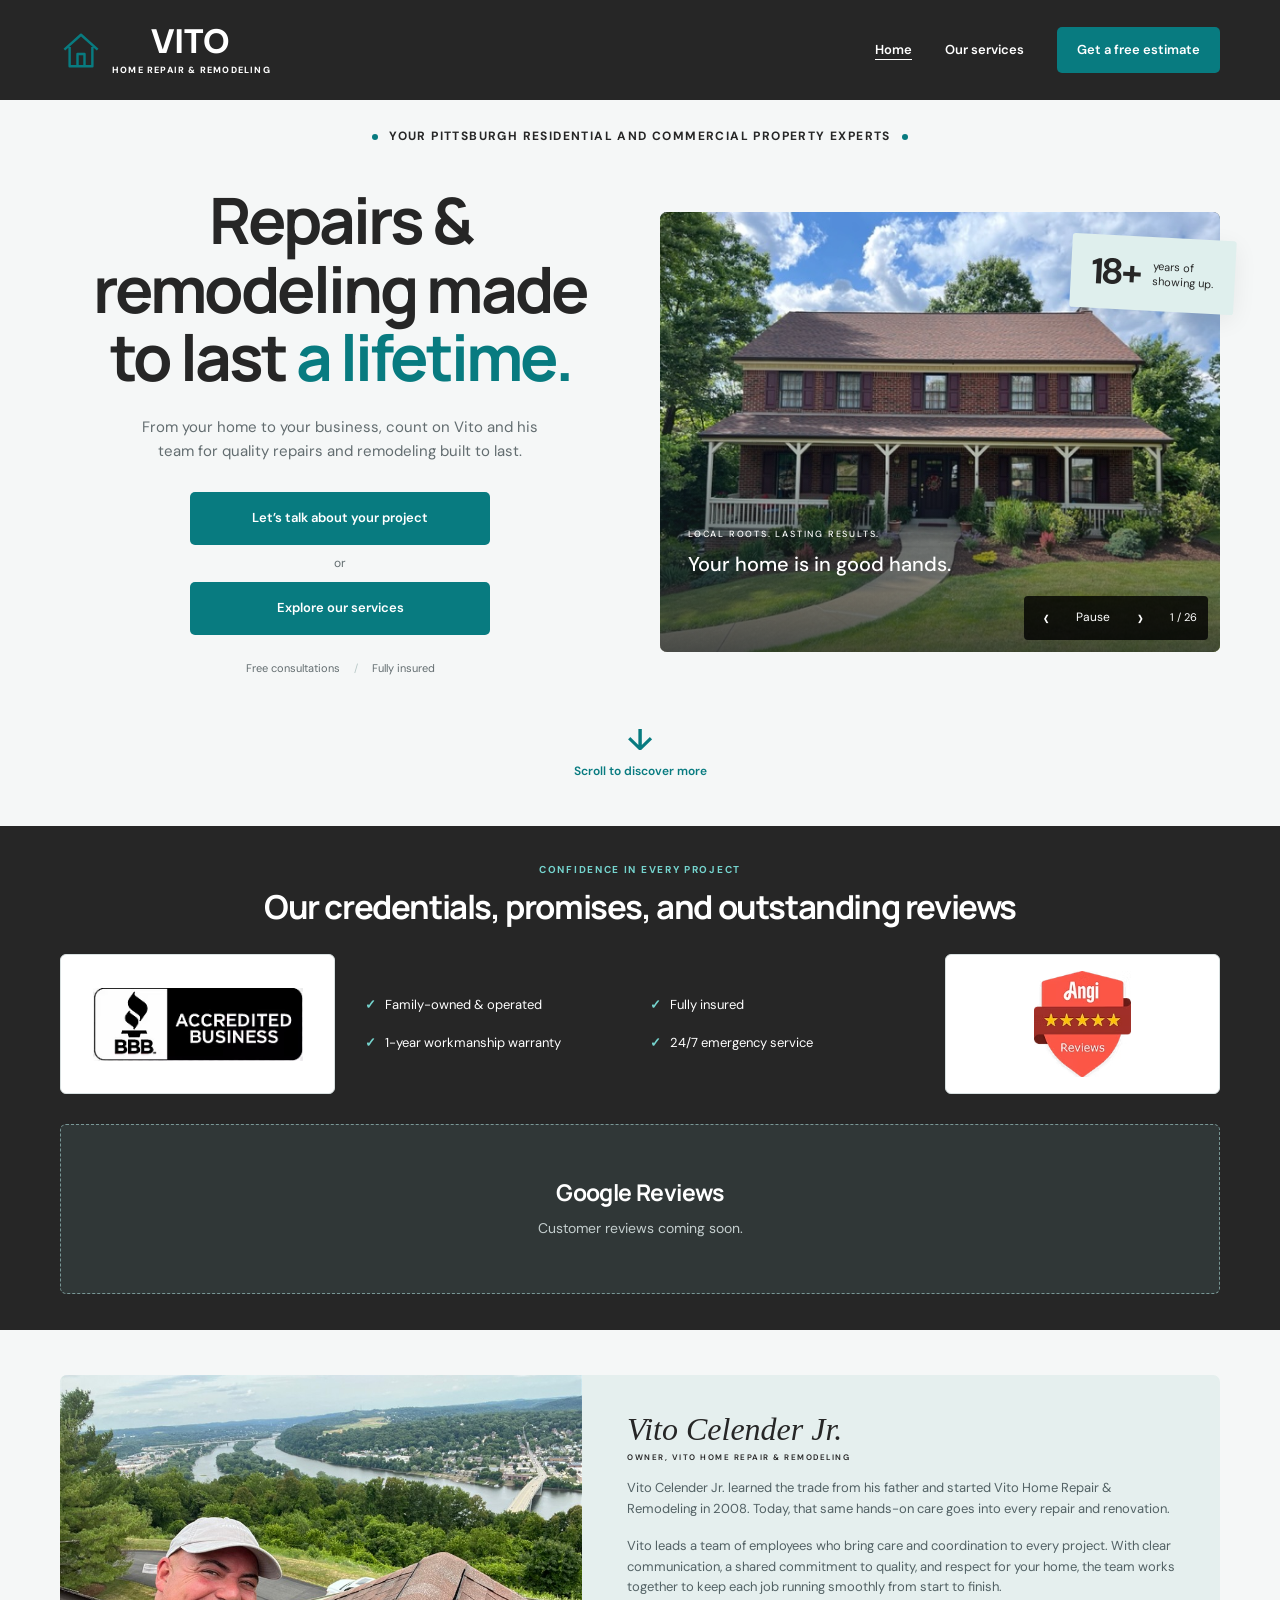
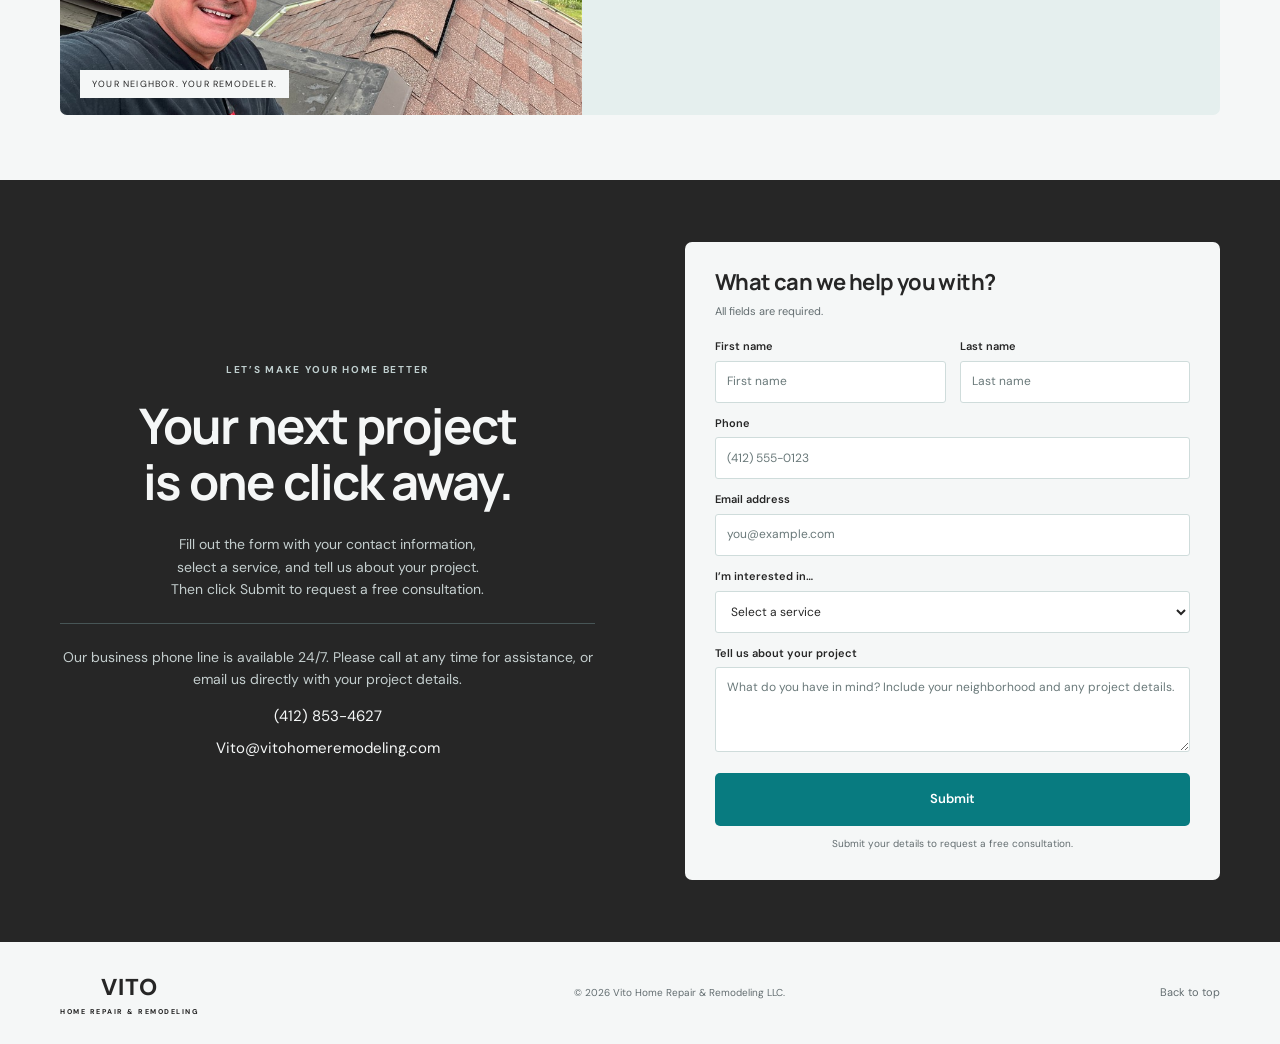
==== commit bc5cf177: "more UI changes per request" ====
--- a/Index.html
+++ b/Index.html
@@ -4,7 +4,7 @@
   <meta charset="utf-8">
   <meta name="viewport" content="width=device-width, initial-scale=1">
   <meta name="description" content="Family-owned home remodeling and repairs in Greater Pittsburgh. Talk directly with Vito about roofing, gutters, exterior repairs, and interior remodeling.">
-  <meta name="theme-color" content="#202923">
+  <meta name="theme-color" content="#262626">
   <title>Vito Home Repair &amp; Remodeling | Built on trust. Made for home.</title>
   <link rel="stylesheet" href="styles.css">
   <script src="script.js" defer></script>
@@ -19,7 +19,8 @@
   </header></div>
   <main id="main">
     <section class="hero container" aria-labelledby="hero-title">
-      <div class="hero-copy"><p class="eyebrow"><span class="dot" aria-hidden="true"></span> YOUR PITTSBURGH HOME EXPERTS <span class="dot" aria-hidden="true"></span></p><h1 id="hero-title">Repairs made<br>to last<br><em>a lifetime.</em></h1><p class="intro">From a roof that keeps you dry to a space that feels like you. Quality repairs and remodeling, with Vito by your side.</p><div class="hero-actions"><a href="#contact" class="button">Let&#8217;s talk about your project</a><span class="hero-action-divider">or</span><a class="button" href="services.html">Explore our services</a></div><div class="hero-note">Free consultations <span class="separator">/</span> Fully insured</div></div>
+      <p class="eyebrow hero-tagline"><span class="dot" aria-hidden="true"></span> YOUR PITTSBURGH RESIDENTIAL AND COMMERCIAL PROPERTY EXPERTS <span class="dot" aria-hidden="true"></span></p>
+      <div class="hero-copy"><h1 id="hero-title">Repairs &amp;<br>remodeling made<br>to last <em>a lifetime.</em></h1><p class="intro">From your home to your business, count on Vito and his team for quality repairs and remodeling built to last.</p><div class="hero-actions"><a href="#contact" class="button">Let&#8217;s talk about your project</a><span class="hero-action-divider">or</span><a class="button" href="services.html">Explore our services</a></div><div class="hero-note">Free consultations <span class="separator">/</span> Fully insured</div></div>
       <div class="hero-visual" data-slideshow aria-label="Vito Home Repair &amp; Remodeling photos">
         <img class="is-active" src="assets/exterior.jpg" alt="Exterior home improvement photo" fetchpriority="high" width="980" height="660">
         <img data-src="assets/roofing.jpg" alt="Roofing photo" aria-hidden="true" width="980" height="660">
@@ -48,11 +49,31 @@
         <img data-src="images/roofing5.avif" alt="Roofing photo" aria-hidden="true" width="980" height="660">
         <img data-src="images/roofing6.avif" alt="Roofing photo" aria-hidden="true" width="980" height="660">
 <div class="image-label"><span class="small-label">LOCAL ROOTS. LASTING RESULTS.</span><span>Your home is in good hands.</span></div><div class="experience"><strong>18+</strong><span>years of<br>showing up.</span></div></div>
+    <a class="scroll-cue" href="#about"><span class="scroll-cue-arrow" aria-hidden="true">&#8595;</span><span>Scroll to discover more</span></a>
     </section>
-    <div class="trust-strip container"><span><b aria-hidden="true">&#10003;</b> Family-owned & operated</span><span><b aria-hidden="true">&#10003;</b> 1-year workmanship warranty</span><span><b aria-hidden="true">&#10003;</b> Greater Pittsburgh service</span><span><b aria-hidden="true">&#10003;</b> 24/7 emergency service</span></div>
+    <section class="credentials" aria-labelledby="credentials-title">
+      <div class="container">
+        <div class="credentials-heading"><p class="eyebrow">CONFIDENCE IN EVERY PROJECT</p><h2 id="credentials-title">Our credentials, promises, and outstanding reviews</h2></div>
+        <div class="credentials-content">
+          <div class="credential-badge credential-bbb"><img src="images/BBBcred_icon~mv2.avif" alt="Better Business Bureau credential badge" loading="lazy"></div>
+          <ul class="credential-list">
+            <li><span aria-hidden="true">&#10003;</span> Family-owned &amp; operated</li>
+            <li><span aria-hidden="true">&#10003;</span> Fully insured</li>
+            <li><span aria-hidden="true">&#10003;</span> 1-year workmanship warranty</li>
+            <li><span aria-hidden="true">&#10003;</span> 24/7 emergency service</li>
+          </ul>
+          <div class="credential-badge credential-angi"><img src="images/angi_five_star_icon_mv2.avif" alt="Angi five-star badge" loading="lazy"></div>
+        </div>
+        <section id="google-reviews" class="reviews-placeholder" aria-labelledby="reviews-title">
+          <h3 id="reviews-title">Google Reviews</h3>
+          <!-- Replace this placeholder content with the future reviews integration. -->
+          <div id="google-reviews-content"><p>Customer reviews coming soon.</p></div>
+        </section>
+      </div>
+    </section>
     <section id="about" class="about container" aria-labelledby="about-title"><div class="owner-photo"><img src="assets/vito.jpg" alt="Vito working on a roof" loading="lazy" width="560" height="420"><span>YOUR NEIGHBOR. YOUR REMODELER.</span></div><div class="about-copy"><h2 id="about-title" class="signature">Vito Celender Jr.<span>OWNER, VITO HOME REPAIR &amp; REMODELING</span></h2><p>Vito Celender Jr. learned the trade from his father and started Vito Home Repair &amp; Remodeling in 2008. Today, that same hands-on care goes into every repair and renovation.</p><p>Vito leads a team of employees who bring care and coordination to every project. With clear communication, a shared commitment to quality, and respect for your home, the team works together to keep each job running smoothly from start to finish.</p></div></section>
     <section id="contact" class="contact section" aria-labelledby="contact-title"><div class="container contact-grid"><div class="contact-copy"><p class="eyebrow">LET&#8217;S MAKE YOUR HOME BETTER</p><h2 id="contact-title">Your next project<br>is one click away.</h2><p>Fill out the form with your contact information, select a service, and tell us about your project. Then click Submit to request a free consultation.</p><div class="contact-direct"><p>Our business phone line is available 24/7. Please call at any time for assistance, or email us directly with your project details.</p><a class="contact-phone" href="tel:+14128534627">(412) 853-4627</a><a class="contact-email" href="mailto:Vito@vitohomeremodeling.com">Vito@vitohomeremodeling.com</a></div></div>
-      <form id="contact-form" class="contact-form" novalidate><h3>What can we help you with?</h3><p class="form-intro">All fields required except phone.</p><div class="form-row"><div class="field"><label for="name">Your name</label><input id="name" name="name" autocomplete="name" minlength="2" maxlength="80" required placeholder="First and last name" aria-describedby="name-error"><span class="error" id="name-error"></span></div><div class="field"><label for="phone">Phone <span>(optional)</span></label><input id="phone" name="phone" type="tel" autocomplete="tel" maxlength="25" placeholder="(412) 555-0123" aria-describedby="phone-error"><span class="error" id="phone-error"></span></div></div><div class="field"><label for="email">Email address</label><input id="email" name="email" type="email" autocomplete="email" maxlength="254" required placeholder="you@example.com" aria-describedby="email-error"><span class="error" id="email-error"></span></div><div class="field"><label for="service">I&#8217;m interested in&#8230;</label><select id="service" name="service" required aria-describedby="service-error"><option value="">Select a service</option><option>Roofing & leak repairs</option><option>Gutters & exterior repairs</option><option>Interior remodeling</option><option>Commercial repairs</option><option>Something else</option></select><span class="error" id="service-error"></span></div><div class="field"><label for="message">Tell us about your project</label><textarea id="message" name="message" rows="3" minlength="20" maxlength="2000" required placeholder="What do you have in mind? Include your neighborhood and any project details." aria-describedby="message-error"></textarea><span class="error" id="message-error"></span></div><div class="honeypot" aria-hidden="true"><label for="website">Leave this field empty</label><input id="website" name="website" tabindex="-1" autocomplete="off"></div><button class="button submit-button" type="submit">Submit</button><p class="form-note">Online submission is not available yet. Please call or email us directly.</p><p id="form-status" role="status" aria-live="polite"></p><noscript><p>Online submission is not available yet. Please <a href="mailto:Vito@vitohomeremodeling.com">email Vito directly</a> or call (412) 853-4627.</p></noscript></form></div></section>
+      <form id="contact-form" class="contact-form" novalidate><h3>What can we help you with?</h3><p class="form-intro">All fields are required.</p><div class="form-row"><div class="field"><label for="firstName">First name</label><input id="firstName" name="firstName" autocomplete="given-name" minlength="1" maxlength="80" required placeholder="First name" aria-describedby="firstName-error"><span class="error" id="firstName-error"></span></div><div class="field"><label for="lastName">Last name</label><input id="lastName" name="lastName" autocomplete="family-name" minlength="1" maxlength="80" required placeholder="Last name" aria-describedby="lastName-error"><span class="error" id="lastName-error"></span></div></div><div class="field"><label for="phone">Phone</label><input id="phone" name="phone" type="tel" autocomplete="tel" maxlength="25" required placeholder="(412) 555-0123" aria-describedby="phone-error"><span class="error" id="phone-error"></span></div><div class="field"><label for="email">Email address</label><input id="email" name="email" type="email" autocomplete="email" maxlength="254" required placeholder="you@example.com" aria-describedby="email-error"><span class="error" id="email-error"></span></div><div class="field"><label for="service">I&#8217;m interested in&#8230;</label><select id="service" name="service" required aria-describedby="service-error"><option value="">Select a service</option><option>Roofing & leak repairs</option><option>Gutters & exterior repairs</option><option>Interior remodeling</option><option>Commercial repairs</option><option>Something else</option></select><span class="error" id="service-error"></span></div><div class="field"><label for="message">Tell us about your project</label><textarea id="message" name="message" rows="3" minlength="20" maxlength="2000" required placeholder="What do you have in mind? Include your neighborhood and any project details." aria-describedby="message-error"></textarea><span class="error" id="message-error"></span></div><div class="honeypot" aria-hidden="true"><label for="website">Leave this field empty</label><input id="website" name="website" tabindex="-1" autocomplete="off"></div><button class="button submit-button" type="submit">Submit</button><p class="form-note">Online submission is not available yet. Please call or email us directly.</p><p id="form-status" role="status" aria-live="polite"></p><noscript><p>Online submission is not available yet. Please <a href="mailto:Vito@vitohomeremodeling.com">email Vito directly</a> or call (412) 853-4627.</p></noscript></form></div></section>
   </main>
   <footer class="container footer"><a class="footer-brand" href="#">VITO <span>HOME REPAIR &amp; REMODELING</span></a><p>&#169; <span id="year">2026</span> Vito Home Repair &amp; Remodeling LLC.</p><a href="#main">Back to top</a></footer>
 </body>
--- a/styles.css
+++ b/styles.css
@@ -1,10 +1,10 @@
 @import url('https://fonts.googleapis.com/css2?family=DM+Sans:wght@400;500;600;700&family=Manrope:wght@400;500;600;700;800&display=swap');
-:root{--cream:#f6f5ef;--ink:#202923;--muted:#69706a;--orange:#c6532b;--line:#ddded5;--white:#fff;--radius:5px}*{box-sizing:border-box}html{scroll-behavior:smooth;scroll-padding-top:25px}body{margin:0;background:var(--cream);color:var(--ink);font-family:'DM Sans',Arial,sans-serif;font-size:15px;line-height:1.6}a{color:inherit;text-decoration:none;text-align:center}button,input,textarea,select{font:inherit}button,a,input,textarea,select{-webkit-tap-highlight-color:transparent}a,button{touch-action:manipulation}img{display:block;width:100%;height:100%;object-fit:cover}h1,h2,h3,p{margin:0}h1,h2,h3{font-family:Manrope,Arial,sans-serif;line-height:1.15}h2{font-size:clamp(28px,3vw,39px);font-weight:700;letter-spacing:-1.4px}h3{font-size:20px;letter-spacing:-.6px}.container{width:min(1160px,calc(100% - 80px));margin-inline:auto}.topbar{background:var(--ink);color:#eee;font-size:11px;letter-spacing:.3px}.topbar .container{display:flex;justify-content:space-between;padding-block:9px}.topbar a span{margin:0 9px;color:#e7ad80}.header{display:flex;justify-content:space-between;align-items:center;height:100px}.brand{display:flex;align-items:center;gap:10px;font-size:34px;font-weight:800;letter-spacing:1px;line-height:1}.brand svg{width:42px;height:45px;fill:none;stroke:var(--orange);stroke-width:2.8;stroke-linejoin:round}.brand-sub{display:block;font-size:9px;letter-spacing:2px;margin-top:7px}.header nav{display:flex;align-items:center;gap:33px;font-size:13px;font-weight:600}.button{display:inline-flex;align-items:center;justify-content:center;text-align:center;gap:26px;background:var(--orange);color:white;border:1px solid transparent;border-radius:var(--radius);padding:15px 22px;font-weight:600;font-size:13px;cursor:pointer;transition:background .2s,transform .2s}.button:hover{background:#a6411f;transform:translateY(-2px)}.button span{font-size:19px;line-height:1}.button-small{padding:12px 19px}.menu-toggle{display:none}.hero{display:grid;grid-template-columns:1fr 1fr;gap:40px;align-items:center;padding:26px 0 40px}.eyebrow{font-size:10px;letter-spacing:1.7px;font-weight:700;margin-bottom:20px}.dot{display:inline-block;height:6px;width:6px;border-radius:50%;background:var(--orange);vertical-align:middle;margin-right:7px}h1{font-size:clamp(44px,5vw,66px);font-weight:700;letter-spacing:-3px;line-height:1.07}em{font-style:normal;color:var(--orange)}.intro{max-width:410px;color:var(--muted);margin-top:23px;font-size:15px}.hero-actions{display:flex;align-items:center;gap:23px;margin-top:29px}.text-link{font-size:12px;font-weight:700;white-space:nowrap}.text-link span{margin-left:9px}.hero-note{display:flex;align-items:center;gap:10px;font-size:11px;color:var(--muted);margin-top:25px}.check{color:var(--orange);font-size:16px}.separator{color:#bec1b6;margin-inline:4px}.hero-visual{height:440px;position:relative;border-radius:7px;isolation:isolate;background:#465c4c}.hero-visual>img{border-radius:7px}.hero-visual:after{content:'';position:absolute;inset:0;background:linear-gradient(transparent 45%,#17251ccc);border-radius:7px;z-index:1}.image-label{position:absolute;bottom:28px;left:28px;right:20px;color:#fff;z-index:2;display:grid;font-size:20px;font-weight:500}.small-label{font-size:9px;letter-spacing:1.8px;margin-bottom:6px}.experience{position:absolute;top:25px;right:-15px;background:#ede8d9;z-index:2;padding:17px 21px;display:flex;align-items:center;gap:12px;border-radius:3px;box-shadow:0 6px 25px #0001;transform:rotate(3deg)}.experience strong{font-size:36px;line-height:1.1;letter-spacing:-2px}.experience span{font-size:11px;line-height:1.35}.trust-strip{display:flex;justify-content:space-between;gap:15px;border-block:1px solid var(--line);padding-block:20px;font-size:11px;font-weight:500}.trust-strip b{color:var(--orange);margin-right:9px}.section{padding-block:62px}.section-heading{display:flex;justify-content:space-between;align-items:end;gap:25px;margin-bottom:28px}.section-heading .eyebrow{margin-bottom:12px}.section-heading>p{font-size:12px;color:var(--muted);flex-shrink:0}.service-grid{display:grid;grid-template-columns:repeat(3,1fr);gap:25px}.service-image{height:215px;border-radius:5px;position:relative;overflow:hidden;background:#dedfd5}.service-image img{transition:transform .4s}.service-card:hover img{transform:scale(1.04)}.image-number{position:absolute;bottom:12px;left:12px;font-size:9px;letter-spacing:1.2px;background:var(--cream);padding:5px 9px;border-radius:2px}.card-title{display:flex;justify-content:space-between;align-items:center;margin-top:19px;gap:6px}.card-title h3{font-size:19px}.card-title>span{display:grid;place-items:center;border:1px solid #ced1c7;border-radius:50%;width:29px;height:29px;flex-shrink:0}.service-card p{color:var(--muted);font-size:13px;margin-top:9px;max-width:330px}.services-footer{text-align:center;font-size:12px;color:var(--muted);margin-top:30px}.services-footer a{color:var(--ink);border-bottom:1px solid #a6ac9e;margin-left:5px}.about{background:#e9ece3;border-radius:7px;display:grid;grid-template-columns:.9fr 1.1fr;overflow:hidden}.owner-photo{position:relative;min-height:340px}.owner-photo img{position:absolute;inset:0}.owner-photo>span{position:absolute;bottom:17px;left:20px;background:var(--cream);padding:7px 12px;font-size:9px;letter-spacing:1.2px}.about-copy{padding:36px 45px}.about-copy .eyebrow{margin-bottom:14px}.about-copy h2{font-size:32px}.about-copy p:not(.eyebrow){font-size:13px;color:#596258;margin-top:16px}.signature{font-family:Georgia,serif;font-style:italic;font-size:24px;margin-top:20px}.signature span{display:block;font-family:'DM Sans',Arial,sans-serif;font-style:normal;font-size:8px;font-weight:600;letter-spacing:1.5px;margin-top:5px}.contact{background:var(--ink);color:var(--cream);margin-top:65px}.contact-grid{display:grid;grid-template-columns:1fr 1fr;gap:90px;align-items:center}.contact-copy .eyebrow{color:#b9c5b8}.contact-copy h2{font-size:clamp(35px,4vw,49px);letter-spacing:-1.8px;line-height:1.15}.contact-copy em{color:#eda879}.contact-copy>p:not(.eyebrow){font-size:14px;max-width:335px;color:#bfc7bd;margin-top:23px}.contact-phone{display:block;font-family:Manrope,Arial,sans-serif;font-size:26px;font-weight:600;margin-top:30px}.contact-phone span{font-size:21px;color:#eda879;margin-left:10px}.contact-email{display:inline-block;font-size:13px;color:#c9cfc6;margin-top:5px;border-bottom:1px solid #61705e}.location{border-top:1px solid #455043;margin-top:30px;padding-top:19px;font-size:11px;color:#bcc5b8}.location span{color:#eda879;font-size:20px;margin-right:8px}.contact-form{background:var(--cream);padding:28px 30px;color:var(--ink);border-radius:7px}.contact-form h3{font-size:22px}.form-intro{font-size:11px;color:var(--muted);margin:7px 0 18px}.form-row{display:grid;grid-template-columns:1fr 1fr;gap:14px}.field{margin-bottom:12px}label{display:block;font-weight:600;font-size:11px;margin-bottom:5px}label span{font-weight:400;color:var(--muted)}input,select,textarea{width:100%;min-width:0;padding:10px 11px;border:1px solid #d5d8cd;border-radius:3px;background:#fff;color:var(--ink);font-size:12px}input,select{min-height:42px}textarea{resize:vertical;min-height:85px}input::placeholder,textarea::placeholder{color:#747a70}input[aria-invalid=true],textarea[aria-invalid=true],select[aria-invalid=true]{border-color:#b33122}.error{display:block;color:#a6291c;font-size:11px;margin-top:3px}.error:empty{display:none}.submit-button{width:100%;margin-top:2px}.form-note{font-size:10px;text-align:center;color:var(--muted);margin-top:10px}#form-status{font-size:12px;margin-top:10px}#form-status:empty{display:none}.honeypot{position:absolute;left:-10000px;width:1px;height:1px;overflow:hidden}.footer{display:flex;align-items:center;justify-content:space-between;gap:20px;padding-block:27px;font-size:10px;color:var(--muted)}.footer-brand{font-size:23px;font-weight:800;color:var(--ink);letter-spacing:1px}.footer-brand span{display:block;font-size:7px;letter-spacing:1.5px}.footer>a:last-child{font-size:11px}.skip-link{position:fixed;top:-70px;left:15px;padding:10px 20px;background:var(--ink);color:#fff;z-index:20}.skip-link:focus{top:10px}:focus-visible{outline:3px solid #ce773e;outline-offset:4px}a:not(.button):hover{color:var(--orange)}.topbar a:hover,.contact a:hover{color:#f4b692}
+:root{--cream:#f5f7f7;--ink:#262626;--muted:#636d70;--teal:#087b80;--line:#d8e0e0;--white:#fff;--radius:5px}*{box-sizing:border-box}html{scroll-behavior:smooth;scroll-padding-top:25px}body{margin:0;background:var(--cream);color:var(--ink);font-family:'DM Sans',Arial,sans-serif;font-size:15px;line-height:1.6}a{color:inherit;text-decoration:none;text-align:center}button,input,textarea,select{font:inherit}button,a,input,textarea,select{-webkit-tap-highlight-color:transparent}a,button{touch-action:manipulation}img{display:block;width:100%;height:100%;object-fit:cover}h1,h2,h3,p{margin:0}h1,h2,h3{font-family:Manrope,Arial,sans-serif;line-height:1.15}h2{font-size:clamp(28px,3vw,39px);font-weight:700;letter-spacing:-1.4px}h3{font-size:20px;letter-spacing:-.6px}.container{width:min(1160px,calc(100% - 80px));margin-inline:auto}.topbar{background:var(--ink);color:#eee;font-size:11px;letter-spacing:.3px}.topbar .container{display:flex;justify-content:space-between;padding-block:9px}.topbar a span{margin:0 9px;color:#75d4ce}.header{display:flex;justify-content:space-between;align-items:center;height:100px}.brand{display:flex;align-items:center;gap:10px;font-size:34px;font-weight:800;letter-spacing:1px;line-height:1}.brand svg{width:42px;height:45px;fill:none;stroke:var(--teal);stroke-width:2.8;stroke-linejoin:round}.brand-sub{display:block;font-size:9px;letter-spacing:2px;margin-top:7px}.header nav{display:flex;align-items:center;gap:33px;font-size:13px;font-weight:600}.button{display:inline-flex;align-items:center;justify-content:center;text-align:center;gap:26px;background:var(--teal);color:white;border:1px solid transparent;border-radius:var(--radius);padding:15px 22px;font-weight:600;font-size:13px;cursor:pointer;transition:background .2s,transform .2s}.button:hover{background:#065e62;transform:translateY(-2px)}.button span{font-size:19px;line-height:1}.button-small{padding:12px 19px}.menu-toggle{display:none}.hero{display:grid;grid-template-columns:1fr 1fr;gap:40px;align-items:center;padding:26px 0 40px}.eyebrow{font-size:10px;letter-spacing:1.7px;font-weight:700;margin-bottom:20px}.dot{display:inline-block;height:6px;width:6px;border-radius:50%;background:var(--teal);vertical-align:middle;margin-right:7px}h1{font-size:clamp(44px,5vw,66px);font-weight:700;letter-spacing:-3px;line-height:1.07}em{font-style:normal;color:var(--teal)}.intro{max-width:410px;color:var(--muted);margin-top:23px;font-size:15px}.hero-actions{display:flex;align-items:center;gap:23px;margin-top:29px}.text-link{font-size:12px;font-weight:700;white-space:nowrap}.text-link span{margin-left:9px}.hero-note{display:flex;align-items:center;gap:10px;font-size:11px;color:var(--muted);margin-top:25px}.check{color:var(--teal);font-size:16px}.separator{color:#b9c9c8;margin-inline:4px}.hero-visual{height:440px;position:relative;border-radius:7px;isolation:isolate;background:#344b4d}.hero-visual>img{border-radius:7px}.hero-visual:after{content:'';position:absolute;inset:0;background:linear-gradient(transparent 45%,#202829cc);border-radius:7px;z-index:1}.image-label{position:absolute;bottom:28px;left:28px;right:20px;color:#fff;z-index:2;display:grid;font-size:20px;font-weight:500}.small-label{font-size:9px;letter-spacing:1.8px;margin-bottom:6px}.experience{position:absolute;top:25px;right:-15px;background:#dfefed;z-index:2;padding:17px 21px;display:flex;align-items:center;gap:12px;border-radius:3px;box-shadow:0 6px 25px #0001;transform:rotate(3deg)}.experience strong{font-size:36px;line-height:1.1;letter-spacing:-2px}.experience span{font-size:11px;line-height:1.35}.trust-strip{display:flex;justify-content:space-between;gap:15px;border-block:1px solid var(--line);padding-block:20px;font-size:11px;font-weight:500}.trust-strip b{color:var(--teal);margin-right:9px}.section{padding-block:62px}.section-heading{display:flex;justify-content:space-between;align-items:end;gap:25px;margin-bottom:28px}.section-heading .eyebrow{margin-bottom:12px}.section-heading>p{font-size:12px;color:var(--muted);flex-shrink:0}.service-grid{display:grid;grid-template-columns:repeat(3,1fr);gap:25px}.service-image{height:215px;border-radius:5px;position:relative;overflow:hidden;background:#dce5e4}.service-image img{transition:transform .4s}.service-card:hover img{transform:scale(1.04)}.image-number{position:absolute;bottom:12px;left:12px;font-size:9px;letter-spacing:1.2px;background:var(--cream);padding:5px 9px;border-radius:2px}.card-title{display:flex;justify-content:space-between;align-items:center;margin-top:19px;gap:6px}.card-title h3{font-size:19px}.card-title>span{display:grid;place-items:center;border:1px solid #cad7d6;border-radius:50%;width:29px;height:29px;flex-shrink:0}.service-card p{color:var(--muted);font-size:13px;margin-top:9px;max-width:330px}.services-footer{text-align:center;font-size:12px;color:var(--muted);margin-top:30px}.services-footer a{color:var(--ink);border-bottom:1px solid #a0b5b4;margin-left:5px}.about{background:#e5efee;border-radius:7px;display:grid;grid-template-columns:.9fr 1.1fr;overflow:hidden}.owner-photo{position:relative;min-height:340px}.owner-photo img{position:absolute;inset:0}.owner-photo>span{position:absolute;bottom:17px;left:20px;background:var(--cream);padding:7px 12px;font-size:9px;letter-spacing:1.2px}.about-copy{padding:36px 45px}.about-copy .eyebrow{margin-bottom:14px}.about-copy h2{font-size:32px}.about-copy p:not(.eyebrow){font-size:13px;color:#526164;margin-top:16px}.signature{font-family:Georgia,serif;font-style:italic;font-size:24px;margin-top:20px}.signature span{display:block;font-family:'DM Sans',Arial,sans-serif;font-style:normal;font-size:8px;font-weight:600;letter-spacing:1.5px;margin-top:5px}.contact{background:var(--ink);color:var(--cream);margin-top:65px}.contact-grid{display:grid;grid-template-columns:1fr 1fr;gap:90px;align-items:center}.contact-copy .eyebrow{color:#bfcece}.contact-copy h2{font-size:clamp(35px,4vw,49px);letter-spacing:-1.8px;line-height:1.15}.contact-copy em{color:#75d4ce}.contact-copy>p:not(.eyebrow){font-size:14px;max-width:335px;color:#c4cece;margin-top:23px}.contact-phone{display:block;font-family:Manrope,Arial,sans-serif;font-size:26px;font-weight:600;margin-top:30px}.contact-phone span{font-size:21px;color:#75d4ce;margin-left:10px}.contact-email{display:inline-block;font-size:13px;color:#cbd4d4;margin-top:5px;border-bottom:1px solid #637879}.location{border-top:1px solid #475556;margin-top:30px;padding-top:19px;font-size:11px;color:#c0cccc}.location span{color:#75d4ce;font-size:20px;margin-right:8px}.contact-form{background:var(--cream);padding:28px 30px;color:var(--ink);border-radius:7px}.contact-form h3{font-size:22px}.form-intro{font-size:11px;color:var(--muted);margin:7px 0 18px}.form-row{display:grid;grid-template-columns:1fr 1fr;gap:14px}.field{margin-bottom:12px}label{display:block;font-weight:600;font-size:11px;margin-bottom:5px}label span{font-weight:400;color:var(--muted)}input,select,textarea{width:100%;min-width:0;padding:10px 11px;border:1px solid #cfdcdb;border-radius:3px;background:#fff;color:var(--ink);font-size:12px}input,select{min-height:42px}textarea{resize:vertical;min-height:85px}input::placeholder,textarea::placeholder{color:#6a797a}input[aria-invalid=true],textarea[aria-invalid=true],select[aria-invalid=true]{border-color:#b33122}.error{display:block;color:#a6291c;font-size:11px;margin-top:3px}.error:empty{display:none}.submit-button{width:100%;margin-top:2px}.form-note{font-size:10px;text-align:center;color:var(--muted);margin-top:10px}#form-status{font-size:12px;margin-top:10px}#form-status:empty{display:none}.honeypot{position:absolute;left:-10000px;width:1px;height:1px;overflow:hidden}.footer{display:flex;align-items:center;justify-content:space-between;gap:20px;padding-block:27px;font-size:10px;color:var(--muted)}.footer-brand{font-size:23px;font-weight:800;color:var(--ink);letter-spacing:1px}.footer-brand span{display:block;font-size:7px;letter-spacing:1.5px}.footer>a:last-child{font-size:11px}.skip-link{position:fixed;top:-70px;left:15px;padding:10px 20px;background:var(--ink);color:#fff;z-index:20}.skip-link:focus{top:10px}:focus-visible{outline:3px solid #159b9e;outline-offset:4px}a:not(.button):hover{color:var(--teal)}.topbar a:hover,.contact a:hover{color:#95e2dc}
 @media(min-width:1400px){.hero{padding-top:35px}.hero-visual{height:460px}}
 @media(max-width:1000px){.container{width:calc(100% - 48px)}.hero{gap:28px}h1{font-size:48px}.hero-actions{align-items:start;flex-direction:column;gap:15px}.hero-visual{height:450px}.section-heading>p{display:none}.contact-grid{gap:40px}.about-copy{padding:30px}.trust-strip{flex-wrap:wrap}.service-image{height:180px}.card-title h3{font-size:16px}}
 @media(max-width:650px){.container{width:calc(100% - 36px)}.topbar{font-size:9px}.topbar a{font-size:0}.topbar a:after{content:'Call (412) 853-4627';font-size:10px}.topbar a span,.since{display:none}.header{height:82px;position:relative}.brand{font-size:29px}.brand svg{width:34px}.brand-sub{font-size:7px}.menu-toggle{display:block;background:transparent;border:1px solid var(--line);border-radius:3px;padding:8px 12px;color:var(--ink);font-size:12px}.menu-toggle span{margin-left:8px}.header nav{display:none;position:absolute;top:73px;left:0;right:0;background:var(--cream);padding:22px;z-index:10;box-shadow:0 12px 18px #0002;border:1px solid var(--line);align-items:stretch;gap:20px}.header nav.open{display:flex;flex-direction:column}.hero{grid-template-columns:1fr;padding:15px 0 26px;gap:30px}h1{font-size:clamp(42px,11vw,60px);letter-spacing:-2px}.eyebrow{font-size:9px;margin-bottom:17px}.intro{font-size:14px;margin-top:18px;max-width:390px}.hero-actions{flex-direction:row;align-items:center;gap:18px;margin-top:23px}.hero-actions .button{padding:13px 15px;gap:15px;font-size:11px}.text-link{font-size:10px}.hero-note{margin-top:16px}.hero-visual{height:290px;margin-right:8px}.experience{top:20px;right:-8px;padding:13px 17px}.experience strong{font-size:30px}.image-label{left:20px;bottom:22px;font-size:18px}.trust-strip{display:grid;grid-template-columns:1fr 1fr;gap:14px 9px;font-size:9px;padding-block:19px}.trust-strip b{margin-right:4px}.section{padding-block:39px}h2{font-size:29px;letter-spacing:-1px}.section-heading{margin-bottom:22px}.service-grid{grid-template-columns:1fr;gap:25px}.service-image{height:220px}.card-title{margin-top:12px}.card-title h3{font-size:20px}.service-card p{max-width:none;margin-top:5px}.services-footer{font-size:11px;text-align:left;margin-top:24px}.services-footer a{display:inline-block;margin:4px 0 0}.about{grid-template-columns:1fr}.owner-photo{min-height:250px}.about-copy{padding:28px 23px}.about-copy h2{font-size:30px}.contact{margin-top:39px}.contact-grid{grid-template-columns:1fr;gap:28px}.contact-copy h2{font-size:40px}.contact-copy h2 br:nth-child(2){display:none}.contact-copy>p:not(.eyebrow){margin-top:17px}.contact-phone{margin-top:20px}.location{margin-top:20px;padding-top:13px}.contact-form{padding:24px 20px}.form-row{gap:10px}.footer{flex-wrap:wrap;gap:15px;padding-block:22px}.footer p{order:3;width:100%;border-top:1px solid var(--line);padding-top:14px}input,select,textarea{font-size:16px}.form-note{font-size:11px}}
-.trust-strip + .about{margin-top:45px}
-.header a[aria-current="page"]{color:var(--orange)}
+.credentials + .about{margin-top:45px}
+.header a[aria-current="page"]{color:var(--teal)}
 .services-intro{padding-block:30px 38px;text-align:center}
 .services-intro h1{font-size:clamp(40px,5vw,62px)}
 .services-intro>p:last-child{max-width:540px;color:var(--muted);margin-top:20px;margin-inline:auto}
@@ -17,19 +17,19 @@
 
 .service-stack{padding-block:12px 36px}
 .service-detail{display:grid;grid-template-columns:.85fr 1.15fr;gap:48px;padding-block:42px;border-bottom:1px solid var(--line);scroll-margin-top:85px;align-items:center}
-.service-detail-photo{position:relative;height:340px;border-radius:6px;overflow:hidden;background:#e9ece3}
+.service-detail-photo{position:relative;height:340px;border-radius:6px;overflow:hidden;background:#e5efee}
 .service-detail-copy .eyebrow{margin-bottom:12px}
 .service-detail-copy>p:not(.eyebrow){color:var(--muted);font-size:14px;margin-top:14px;max-width:470px}
 .service-list{display:grid;grid-template-columns:1fr 1fr;gap:12px 22px;padding:0;list-style:none;margin:23px 0 26px;font-size:13px}
 .service-list li{position:relative;padding-left:19px}
-.service-list li:before{content:'\2713';position:absolute;left:0;color:var(--orange)}
-.services-cta{display:flex;align-items:center;justify-content:space-between;gap:30px;background:#e9ece3;padding:32px;border-radius:6px;margin-bottom:30px}
+.service-list li:before{content:'\2713';position:absolute;left:0;color:var(--teal)}
+.services-cta{display:flex;align-items:center;justify-content:space-between;gap:30px;background:#e5efee;padding:32px;border-radius:6px;margin-bottom:30px}
 .services-cta .eyebrow{margin-bottom:10px}
 .services-cta h2{font-size:29px}
 .services-cta p:last-child{color:var(--muted);font-size:13px;margin-top:12px}
 .services-cta .button{flex-shrink:0;justify-content:center;text-align:center}
 @media(max-width:1000px){.service-jumpbar a{font-size:11px;padding:14px 10px;gap:7px}.service-detail{gap:28px}.service-list{gap:12px 16px}.service-detail-photo{height:360px}}
-@media(max-width:650px){.trust-strip + .about{margin-top:30px}.services-intro{padding-block:15px 28px}.services-intro>p:last-child{font-size:14px}.service-jumpbar>.container{grid-template-columns:1fr 1fr}.service-jumpbar a{font-size:10px;min-height:48px;padding:10px 8px;gap:6px}.service-jumpbar a:nth-child(2n){border-right:0}.service-jumpbar a:nth-child(-n+2){border-bottom:1px solid var(--line)}.service-detail{grid-template-columns:1fr;gap:23px;padding-block:28px;scroll-margin-top:135px}.service-detail-photo{height:230px}.service-detail-copy h2{font-size:30px}.service-list{font-size:12px;gap:12px 16px;margin-top:20px}.service-detail-copy .button{font-size:12px}.service-stack{padding-block:0 28px}.services-cta{align-items:start;flex-direction:column;padding:25px;gap:22px}.services-cta h2{font-size:27px}}
+@media(max-width:650px){.credentials + .about{margin-top:30px}.services-intro{padding-block:15px 28px}.services-intro>p:last-child{font-size:14px}.service-jumpbar>.container{grid-template-columns:1fr 1fr}.service-jumpbar a{font-size:10px;min-height:48px;padding:10px 8px;gap:6px}.service-jumpbar a:nth-child(2n){border-right:0}.service-jumpbar a:nth-child(-n+2){border-bottom:1px solid var(--line)}.service-detail{grid-template-columns:1fr;gap:23px;padding-block:28px;scroll-margin-top:135px}.service-detail-photo{height:230px}.service-detail-copy h2{font-size:30px}.service-list{font-size:12px;gap:12px 16px;margin-top:20px}.service-detail-copy .button{font-size:12px}.service-stack{padding-block:0 28px}.services-cta{align-items:start;flex-direction:column;padding:25px;gap:22px}.services-cta h2{font-size:27px}}
 [data-slideshow] img:not(:first-child){display:none}
 [data-slideshow].slideshow-ready img{display:block;position:absolute;inset:0;opacity:0;transition:opacity 1.2s ease;pointer-events:none}
 [data-slideshow].slideshow-ready img.is-active{opacity:1}
@@ -55,8 +55,8 @@
 @media(max-width:650px){.site-header .header nav{background:#262626;border-color:#555}}
 
 .contact-copy .location{border-top:0;margin-top:20px;padding-top:0}
-.contact-direct{border-top:1px solid #455043;margin-top:22px;padding-top:22px;text-align:center}
-.contact-direct p{font-size:14px;color:#bfc7bd;margin-bottom:14px}
+.contact-direct{border-top:1px solid #475556;margin-top:22px;padding-top:22px;text-align:center}
+.contact-direct p{font-size:14px;color:#c4cece;margin-bottom:14px}
 .contact-direct .contact-phone,.contact-direct .contact-email{display:block;width:fit-content;max-width:100%;margin:8px auto 0;font-family:inherit;font-size:15px;font-weight:400;color:var(--cream);background:none;border:0;text-decoration:none;overflow-wrap:anywhere}
 .contact-direct .contact-phone:hover,.contact-direct .contact-email:hover{color:var(--cream);text-decoration:underline}
 
@@ -70,5 +70,29 @@
 .hero-copy .intro,.hero-copy .hero-actions{margin-inline:auto}
 .hero-copy .hero-note{justify-content:center}
 
-.hero-copy .eyebrow .dot:last-child{margin-right:0;margin-left:7px}
+.hero-tagline .dot:last-child{margin-right:0;margin-left:7px}
 .about-copy h2.signature{font-family:Georgia,serif;font-weight:400;letter-spacing:normal;margin-top:0}
+
+.scroll-cue{grid-column:1 / -1;display:flex;flex-direction:column;align-items:center;justify-content:center;gap:4px;width:fit-content;min-height:44px;margin:0 auto;padding:5px 14px;color:var(--teal);font-size:12px;font-weight:600}
+.scroll-cue:hover{text-decoration:underline;text-underline-offset:4px}
+
+.scroll-cue-arrow{font-size:30px;line-height:1.2}
+
+.hero-tagline{grid-column:1 / -1;font-size:12px;line-height:1.7;text-align:center;width:100%;margin:0;letter-spacing:1.4px}
+
+.credentials{padding-block:36px;background:var(--ink);color:#fff}
+.credentials-heading{text-align:center;margin-bottom:28px}
+.credentials-heading .eyebrow{color:#75d4ce;margin-bottom:10px}
+.credentials-heading h2{font-size:clamp(25px,3vw,33px)}
+.credentials-content{display:grid;grid-template-columns:minmax(140px,1fr) minmax(0,2fr) minmax(140px,1fr);align-items:center;gap:30px}
+.credential-badge{display:flex;align-items:center;justify-content:center;height:140px;padding:16px;background:#fff;border:1px solid var(--line);border-radius:6px}
+.credential-badge img{width:100%;height:100%;object-fit:contain;max-width:210px}
+.credential-list{display:grid;grid-template-columns:1fr 1fr;gap:18px 20px;list-style:none;padding:0;margin:0;font-size:13px}
+.credential-list li{display:flex;align-items:baseline;gap:9px}
+.credential-list span{color:#75d4ce;font-weight:700}
+.reviews-placeholder{margin-top:30px;padding:28px 20px;min-height:170px;border:1px dashed #789695;border-radius:6px;background:#303737;text-align:center;display:flex;flex-direction:column;justify-content:center;gap:12px}
+.reviews-placeholder h3{color:#fff;font-size:23px}
+.reviews-placeholder p{color:#c4cece;font-size:14px}
+@media(max-width:900px){.credentials-content{gap:20px}.credential-list{grid-template-columns:1fr;font-size:12px}}
+@media(max-width:600px){.credentials-content{grid-template-columns:repeat(2,minmax(0,1fr));gap:20px}.credential-list{grid-column:1 / -1;grid-row:2;grid-template-columns:1fr 1fr;max-width:440px;width:100%;margin-inline:auto}.credential-badge{height:120px;padding:12px}.credential-angi{grid-column:2;grid-row:1}}
+@media(max-width:400px){.credential-list{grid-template-columns:1fr;max-width:230px}}
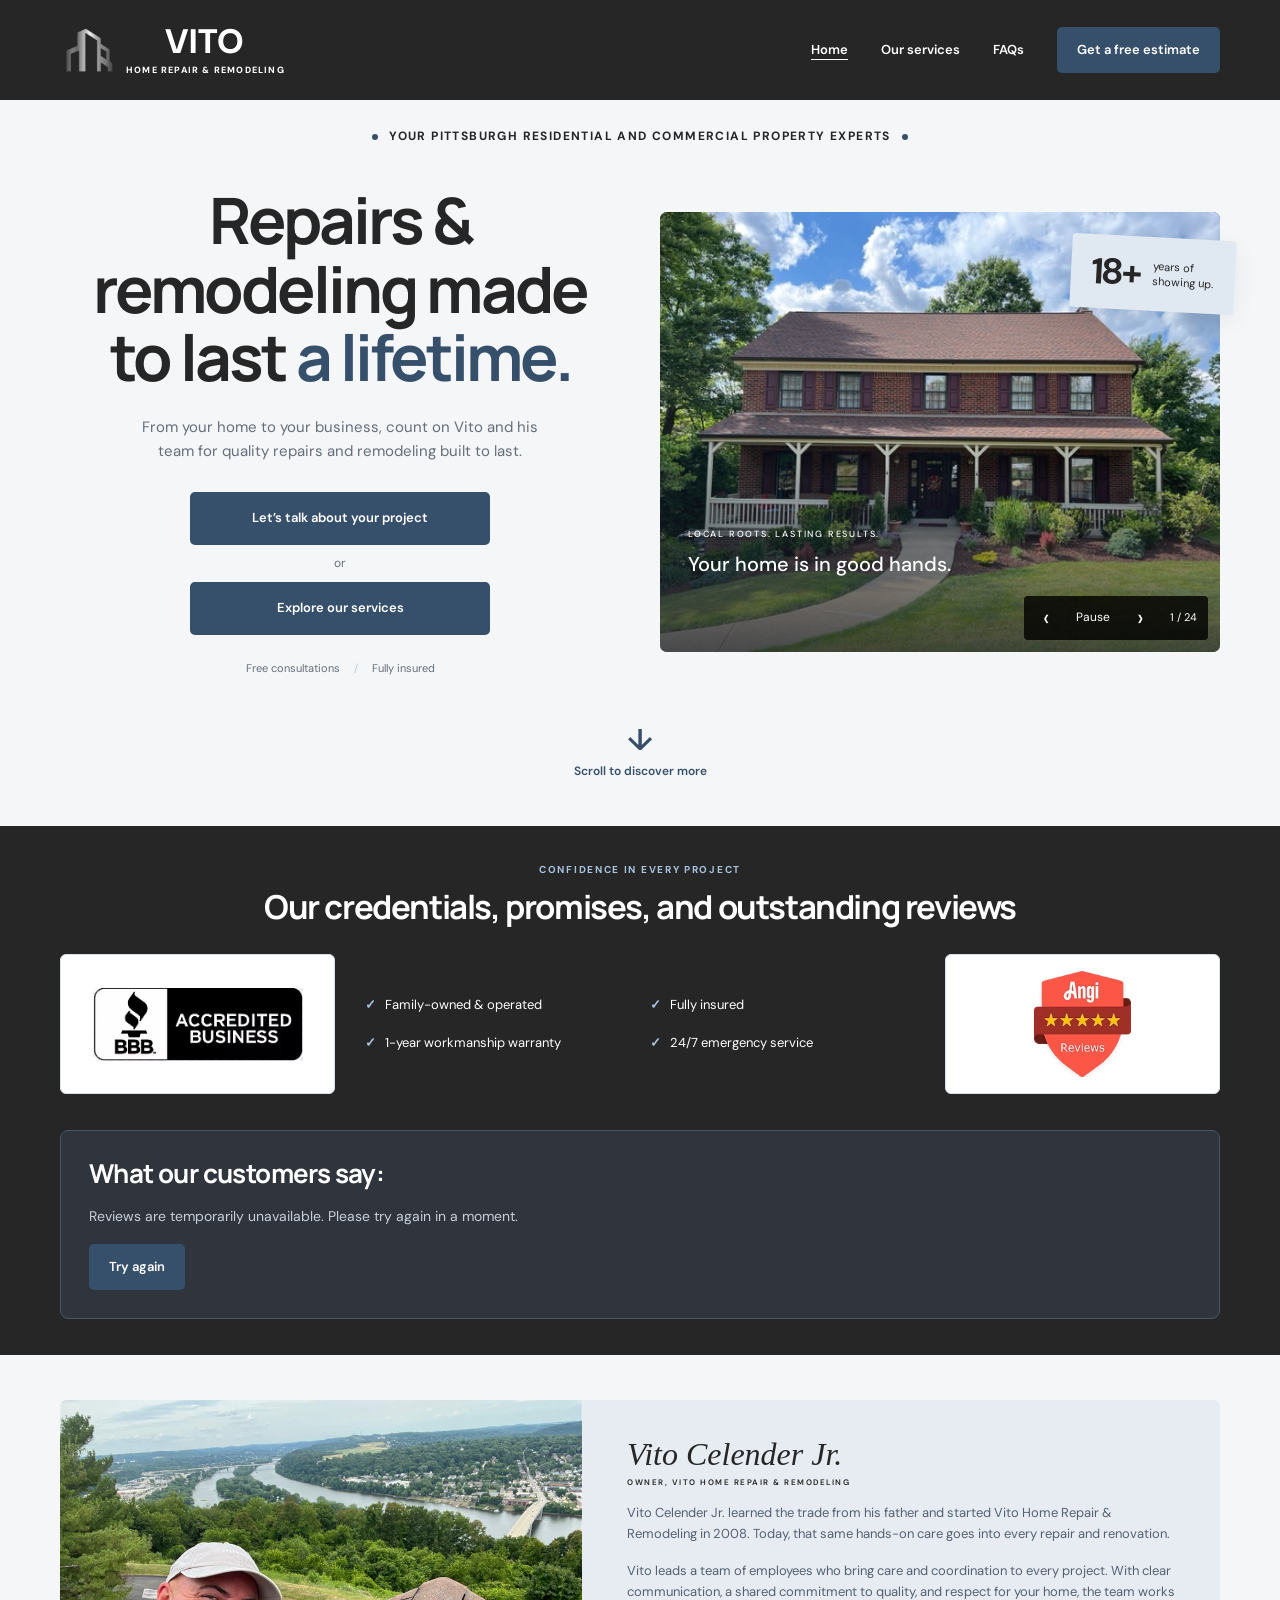
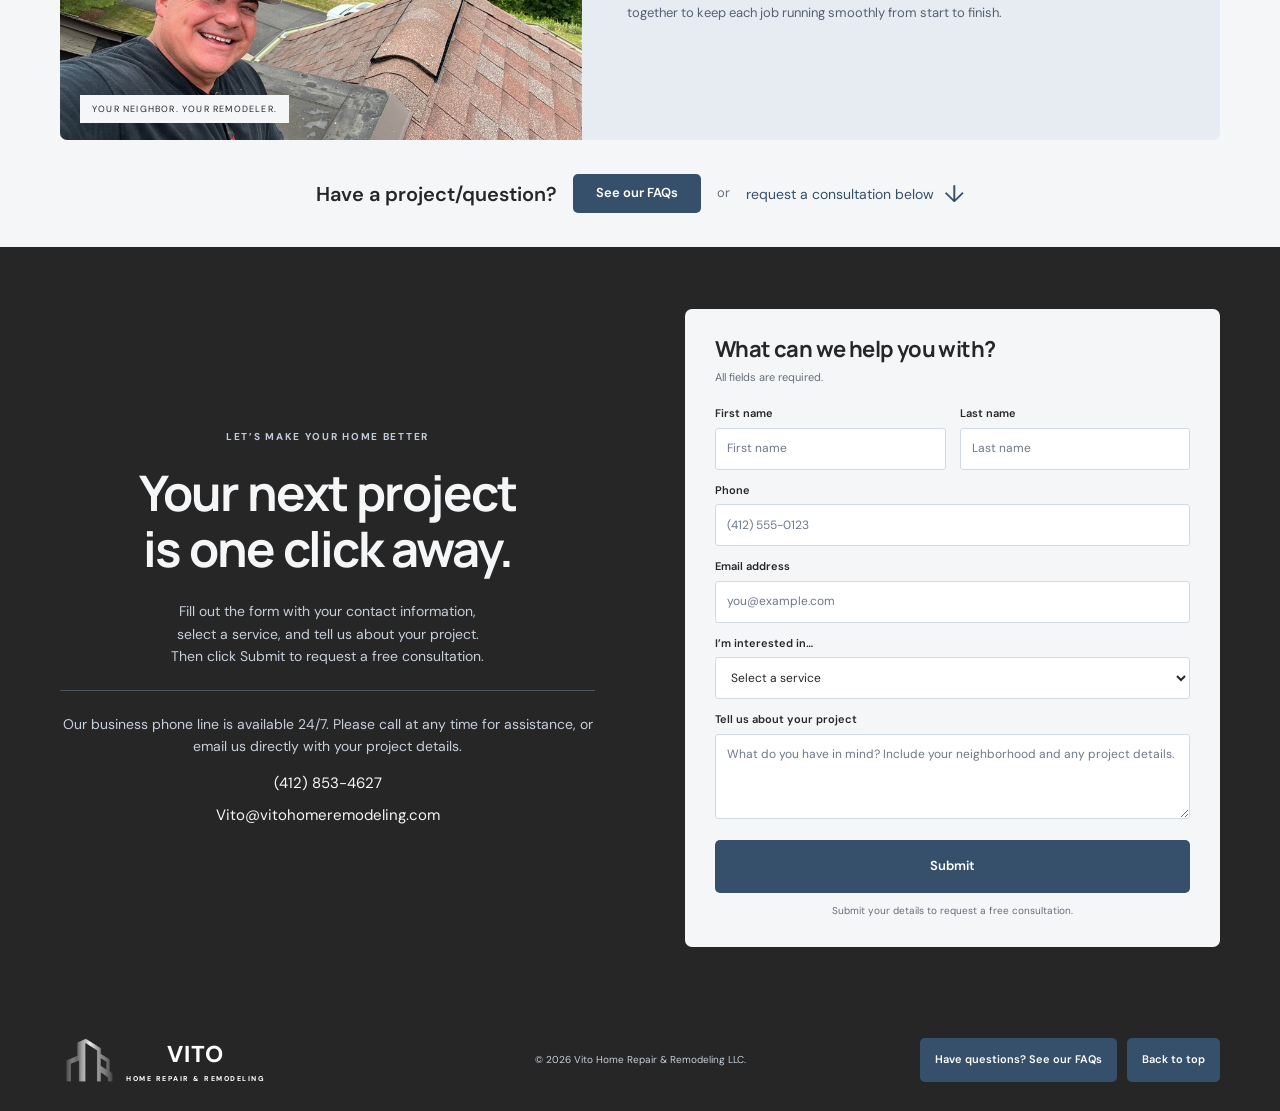
==== commit 30766689: "final final ui changes" ====
--- a/Index.html
+++ b/Index.html
@@ -9,21 +9,23 @@
   <link rel="stylesheet" href="styles.css">
   <script src="script.js" defer></script>
   <script src="slideshows.js" defer></script>
+  <script src="scroll-cue.js" defer></script>
+  <script src="reviews.js" defer></script>
 </head>
 <body>
   <a class="skip-link" href="#main">Skip to content</a>
-  <div class="site-header"><header class="header container">
-    <a class="brand" href="#" aria-label="Vito Home Repair &amp; Remodeling home"><svg viewBox="0 0 48 48" aria-hidden="true"><path d="M5 23 24 6l19 17M11 20v22h26V20M20 42V28h8v14"/></svg><span>VITO<span class="brand-sub">HOME REPAIR &amp; REMODELING</span></span></a>
+  <div class="site-header" id="top"><header class="header container">
+    <a class="brand" href="#" aria-label="Vito Home Repair &amp; Remodeling home"><img class="brand-logo" src="images/Metallic%20Geometric%20Architecture%20Emblem.png" alt="" width="56" height="48"><span>VITO<span class="brand-sub">HOME REPAIR &amp; REMODELING</span></span></a>
     <button class="menu-toggle" type="button" aria-expanded="false" aria-controls="navigation">Menu <span aria-hidden="true">&#9776;</span></button>
-    <nav id="navigation" aria-label="Main navigation"><a href="Index.html" aria-current="page">Home</a><a href="services.html">Our services</a><a href="#contact" class="button button-small">Get a free estimate</a></nav>
+    <nav id="navigation" aria-label="Main navigation"><a href="Index.html" aria-current="page">Home</a><a href="services.html">Our services</a><a href="faq.html">FAQs</a><a href="#contact-form" class="button button-small">Get a free estimate</a></nav>
   </header></div>
   <main id="main">
     <section class="hero container" aria-labelledby="hero-title">
       <p class="eyebrow hero-tagline"><span class="dot" aria-hidden="true"></span> YOUR PITTSBURGH RESIDENTIAL AND COMMERCIAL PROPERTY EXPERTS <span class="dot" aria-hidden="true"></span></p>
-      <div class="hero-copy"><h1 id="hero-title">Repairs &amp;<br>remodeling made<br>to last <em>a lifetime.</em></h1><p class="intro">From your home to your business, count on Vito and his team for quality repairs and remodeling built to last.</p><div class="hero-actions"><a href="#contact" class="button">Let&#8217;s talk about your project</a><span class="hero-action-divider">or</span><a class="button" href="services.html">Explore our services</a></div><div class="hero-note">Free consultations <span class="separator">/</span> Fully insured</div></div>
+      <div class="hero-copy"><h1 id="hero-title">Repairs &amp;<br>remodeling made<br>to last <em>a lifetime.</em></h1><p class="intro">From your home to your business, count on Vito and his team for quality repairs and remodeling built to last.</p><div class="hero-actions"><a href="#contact-form" class="button">Let&#8217;s talk about your project</a><span class="hero-action-divider">or</span><a class="button" href="services.html">Explore our services</a></div><div class="hero-note">Free consultations <span class="separator">/</span> Fully insured</div></div>
       <div class="hero-visual" data-slideshow aria-label="Vito Home Repair &amp; Remodeling photos">
         <img class="is-active" src="assets/exterior.jpg" alt="Exterior home improvement photo" fetchpriority="high" width="980" height="660">
-        <img data-src="assets/roofing.jpg" alt="Roofing photo" aria-hidden="true" width="980" height="660">
+        
         <img data-src="assets/vito.jpg" alt="Vito working on a roof" aria-hidden="true" width="980" height="660">
         <img data-src="images/exterior_1.avif" alt="Exterior home improvement photo" aria-hidden="true" width="980" height="660">
         <img data-src="images/exterior2.avif" alt="Exterior home improvement photo" aria-hidden="true" width="980" height="660">
@@ -42,14 +44,14 @@
         <img data-src="images/interior5.avif" alt="Interior remodeling photo" aria-hidden="true" width="980" height="660">
         <img data-src="images/interior6.avif" alt="Interior remodeling photo" aria-hidden="true" width="980" height="660">
         <img data-src="images/interior7.avif" alt="Interior remodeling photo" aria-hidden="true" width="980" height="660">
-        <img data-src="images/interior8.avif" alt="Interior remodeling photo" aria-hidden="true" width="980" height="660">
+        
         <img data-src="images/roofing2.avif" alt="Roofing photo" aria-hidden="true" width="980" height="660">
         <img data-src="images/roofing3.avif" alt="Roofing photo" aria-hidden="true" width="980" height="660">
         <img data-src="images/roofing4.avif" alt="Roofing photo" aria-hidden="true" width="980" height="660">
         <img data-src="images/roofing5.avif" alt="Roofing photo" aria-hidden="true" width="980" height="660">
         <img data-src="images/roofing6.avif" alt="Roofing photo" aria-hidden="true" width="980" height="660">
 <div class="image-label"><span class="small-label">LOCAL ROOTS. LASTING RESULTS.</span><span>Your home is in good hands.</span></div><div class="experience"><strong>18+</strong><span>years of<br>showing up.</span></div></div>
-    <a class="scroll-cue" href="#about"><span class="scroll-cue-arrow" aria-hidden="true">&#8595;</span><span>Scroll to discover more</span></a>
+    <div class="scroll-cue-slot"><a class="scroll-cue" href="#about"><span class="scroll-cue-arrow" aria-hidden="true">&#8595;</span><span>Scroll to discover more</span></a></div>
     </section>
     <section class="credentials" aria-labelledby="credentials-title">
       <div class="container">
@@ -64,18 +66,27 @@
           </ul>
           <div class="credential-badge credential-angi"><img src="images/angi_five_star_icon_mv2.avif" alt="Angi five-star badge" loading="lazy"></div>
         </div>
-        <section id="google-reviews" class="reviews-placeholder" aria-labelledby="reviews-title">
-          <h3 id="reviews-title">Google Reviews</h3>
-          <!-- Replace this placeholder content with the future reviews integration. -->
-          <div id="google-reviews-content"><p>Customer reviews coming soon.</p></div>
+        <section id="google-reviews" class="google-reviews" aria-labelledby="reviews-title">
+          <div class="reviews-heading"><h3 id="reviews-title">What our customers say:</h3></div>
+          <p id="reviews-status" class="reviews-status" role="status" aria-live="polite">Loading Google reviews...</p>
+          <div id="google-reviews-content" aria-busy="true"></div>
+          <button id="reviews-retry" class="button button-small" type="button" hidden>Try again</button>
+          <noscript><p>Enable JavaScript to view Google reviews.</p></noscript>
         </section>
       </div>
     </section>
     <section id="about" class="about container" aria-labelledby="about-title"><div class="owner-photo"><img src="assets/vito.jpg" alt="Vito working on a roof" loading="lazy" width="560" height="420"><span>YOUR NEIGHBOR. YOUR REMODELER.</span></div><div class="about-copy"><h2 id="about-title" class="signature">Vito Celender Jr.<span>OWNER, VITO HOME REPAIR &amp; REMODELING</span></h2><p>Vito Celender Jr. learned the trade from his father and started Vito Home Repair &amp; Remodeling in 2008. Today, that same hands-on care goes into every repair and renovation.</p><p>Vito leads a team of employees who bring care and coordination to every project. With clear communication, a shared commitment to quality, and respect for your home, the team works together to keep each job running smoothly from start to finish.</p></div></section>
+    <div class="contact-intro-prompt container">
+      <p>Have a project/question?</p>
+      <a class="button" href="faq.html">See our FAQs</a>
+      <span>or</span>
+      <span class="consultation-prompt">request a consultation below <span aria-hidden="true">&#8595;</span></span>
+    </div>
     <section id="contact" class="contact section" aria-labelledby="contact-title"><div class="container contact-grid"><div class="contact-copy"><p class="eyebrow">LET&#8217;S MAKE YOUR HOME BETTER</p><h2 id="contact-title">Your next project<br>is one click away.</h2><p>Fill out the form with your contact information, select a service, and tell us about your project. Then click Submit to request a free consultation.</p><div class="contact-direct"><p>Our business phone line is available 24/7. Please call at any time for assistance, or email us directly with your project details.</p><a class="contact-phone" href="tel:+14128534627">(412) 853-4627</a><a class="contact-email" href="mailto:Vito@vitohomeremodeling.com">Vito@vitohomeremodeling.com</a></div></div>
       <form id="contact-form" class="contact-form" novalidate><h3>What can we help you with?</h3><p class="form-intro">All fields are required.</p><div class="form-row"><div class="field"><label for="firstName">First name</label><input id="firstName" name="firstName" autocomplete="given-name" minlength="1" maxlength="80" required placeholder="First name" aria-describedby="firstName-error"><span class="error" id="firstName-error"></span></div><div class="field"><label for="lastName">Last name</label><input id="lastName" name="lastName" autocomplete="family-name" minlength="1" maxlength="80" required placeholder="Last name" aria-describedby="lastName-error"><span class="error" id="lastName-error"></span></div></div><div class="field"><label for="phone">Phone</label><input id="phone" name="phone" type="tel" autocomplete="tel" maxlength="25" required placeholder="(412) 555-0123" aria-describedby="phone-error"><span class="error" id="phone-error"></span></div><div class="field"><label for="email">Email address</label><input id="email" name="email" type="email" autocomplete="email" maxlength="254" required placeholder="you@example.com" aria-describedby="email-error"><span class="error" id="email-error"></span></div><div class="field"><label for="service">I&#8217;m interested in&#8230;</label><select id="service" name="service" required aria-describedby="service-error"><option value="">Select a service</option><option>Roofing & leak repairs</option><option>Gutters & exterior repairs</option><option>Interior remodeling</option><option>Commercial repairs</option><option>Something else</option></select><span class="error" id="service-error"></span></div><div class="field"><label for="message">Tell us about your project</label><textarea id="message" name="message" rows="3" minlength="20" maxlength="2000" required placeholder="What do you have in mind? Include your neighborhood and any project details." aria-describedby="message-error"></textarea><span class="error" id="message-error"></span></div><div class="honeypot" aria-hidden="true"><label for="website">Leave this field empty</label><input id="website" name="website" tabindex="-1" autocomplete="off"></div><button class="button submit-button" type="submit">Submit</button><p class="form-note">Online submission is not available yet. Please call or email us directly.</p><p id="form-status" role="status" aria-live="polite"></p><noscript><p>Online submission is not available yet. Please <a href="mailto:Vito@vitohomeremodeling.com">email Vito directly</a> or call (412) 853-4627.</p></noscript></form></div></section>
   </main>
-  <footer class="container footer"><a class="footer-brand" href="#">VITO <span>HOME REPAIR &amp; REMODELING</span></a><p>&#169; <span id="year">2026</span> Vito Home Repair &amp; Remodeling LLC.</p><a href="#main">Back to top</a></footer>
+
+  <footer class="site-footer"><div class="container footer"><a class="footer-brand" href="#"><img class="brand-logo" src="images/Metallic%20Geometric%20Architecture%20Emblem.png" alt="" width="56" height="48"><div>VITO<span>HOME REPAIR &amp; REMODELING</span></div></a><p>&#169; <span id="year">2026</span> Vito Home Repair &amp; Remodeling LLC.</p><div class="footer-actions"><a class="button button-small" href="faq.html">Have questions? See our FAQs</a><a class="button button-small back-to-top" href="#top">Back to top</a></div></div></footer>
 </body>
 </html>
 
--- a/styles.css
+++ b/styles.css
@@ -1,14 +1,14 @@
 @import url('https://fonts.googleapis.com/css2?family=DM+Sans:wght@400;500;600;700&family=Manrope:wght@400;500;600;700;800&display=swap');
-:root{--cream:#f5f7f7;--ink:#262626;--muted:#636d70;--teal:#087b80;--line:#d8e0e0;--white:#fff;--radius:5px}*{box-sizing:border-box}html{scroll-behavior:smooth;scroll-padding-top:25px}body{margin:0;background:var(--cream);color:var(--ink);font-family:'DM Sans',Arial,sans-serif;font-size:15px;line-height:1.6}a{color:inherit;text-decoration:none;text-align:center}button,input,textarea,select{font:inherit}button,a,input,textarea,select{-webkit-tap-highlight-color:transparent}a,button{touch-action:manipulation}img{display:block;width:100%;height:100%;object-fit:cover}h1,h2,h3,p{margin:0}h1,h2,h3{font-family:Manrope,Arial,sans-serif;line-height:1.15}h2{font-size:clamp(28px,3vw,39px);font-weight:700;letter-spacing:-1.4px}h3{font-size:20px;letter-spacing:-.6px}.container{width:min(1160px,calc(100% - 80px));margin-inline:auto}.topbar{background:var(--ink);color:#eee;font-size:11px;letter-spacing:.3px}.topbar .container{display:flex;justify-content:space-between;padding-block:9px}.topbar a span{margin:0 9px;color:#75d4ce}.header{display:flex;justify-content:space-between;align-items:center;height:100px}.brand{display:flex;align-items:center;gap:10px;font-size:34px;font-weight:800;letter-spacing:1px;line-height:1}.brand svg{width:42px;height:45px;fill:none;stroke:var(--teal);stroke-width:2.8;stroke-linejoin:round}.brand-sub{display:block;font-size:9px;letter-spacing:2px;margin-top:7px}.header nav{display:flex;align-items:center;gap:33px;font-size:13px;font-weight:600}.button{display:inline-flex;align-items:center;justify-content:center;text-align:center;gap:26px;background:var(--teal);color:white;border:1px solid transparent;border-radius:var(--radius);padding:15px 22px;font-weight:600;font-size:13px;cursor:pointer;transition:background .2s,transform .2s}.button:hover{background:#065e62;transform:translateY(-2px)}.button span{font-size:19px;line-height:1}.button-small{padding:12px 19px}.menu-toggle{display:none}.hero{display:grid;grid-template-columns:1fr 1fr;gap:40px;align-items:center;padding:26px 0 40px}.eyebrow{font-size:10px;letter-spacing:1.7px;font-weight:700;margin-bottom:20px}.dot{display:inline-block;height:6px;width:6px;border-radius:50%;background:var(--teal);vertical-align:middle;margin-right:7px}h1{font-size:clamp(44px,5vw,66px);font-weight:700;letter-spacing:-3px;line-height:1.07}em{font-style:normal;color:var(--teal)}.intro{max-width:410px;color:var(--muted);margin-top:23px;font-size:15px}.hero-actions{display:flex;align-items:center;gap:23px;margin-top:29px}.text-link{font-size:12px;font-weight:700;white-space:nowrap}.text-link span{margin-left:9px}.hero-note{display:flex;align-items:center;gap:10px;font-size:11px;color:var(--muted);margin-top:25px}.check{color:var(--teal);font-size:16px}.separator{color:#b9c9c8;margin-inline:4px}.hero-visual{height:440px;position:relative;border-radius:7px;isolation:isolate;background:#344b4d}.hero-visual>img{border-radius:7px}.hero-visual:after{content:'';position:absolute;inset:0;background:linear-gradient(transparent 45%,#202829cc);border-radius:7px;z-index:1}.image-label{position:absolute;bottom:28px;left:28px;right:20px;color:#fff;z-index:2;display:grid;font-size:20px;font-weight:500}.small-label{font-size:9px;letter-spacing:1.8px;margin-bottom:6px}.experience{position:absolute;top:25px;right:-15px;background:#dfefed;z-index:2;padding:17px 21px;display:flex;align-items:center;gap:12px;border-radius:3px;box-shadow:0 6px 25px #0001;transform:rotate(3deg)}.experience strong{font-size:36px;line-height:1.1;letter-spacing:-2px}.experience span{font-size:11px;line-height:1.35}.trust-strip{display:flex;justify-content:space-between;gap:15px;border-block:1px solid var(--line);padding-block:20px;font-size:11px;font-weight:500}.trust-strip b{color:var(--teal);margin-right:9px}.section{padding-block:62px}.section-heading{display:flex;justify-content:space-between;align-items:end;gap:25px;margin-bottom:28px}.section-heading .eyebrow{margin-bottom:12px}.section-heading>p{font-size:12px;color:var(--muted);flex-shrink:0}.service-grid{display:grid;grid-template-columns:repeat(3,1fr);gap:25px}.service-image{height:215px;border-radius:5px;position:relative;overflow:hidden;background:#dce5e4}.service-image img{transition:transform .4s}.service-card:hover img{transform:scale(1.04)}.image-number{position:absolute;bottom:12px;left:12px;font-size:9px;letter-spacing:1.2px;background:var(--cream);padding:5px 9px;border-radius:2px}.card-title{display:flex;justify-content:space-between;align-items:center;margin-top:19px;gap:6px}.card-title h3{font-size:19px}.card-title>span{display:grid;place-items:center;border:1px solid #cad7d6;border-radius:50%;width:29px;height:29px;flex-shrink:0}.service-card p{color:var(--muted);font-size:13px;margin-top:9px;max-width:330px}.services-footer{text-align:center;font-size:12px;color:var(--muted);margin-top:30px}.services-footer a{color:var(--ink);border-bottom:1px solid #a0b5b4;margin-left:5px}.about{background:#e5efee;border-radius:7px;display:grid;grid-template-columns:.9fr 1.1fr;overflow:hidden}.owner-photo{position:relative;min-height:340px}.owner-photo img{position:absolute;inset:0}.owner-photo>span{position:absolute;bottom:17px;left:20px;background:var(--cream);padding:7px 12px;font-size:9px;letter-spacing:1.2px}.about-copy{padding:36px 45px}.about-copy .eyebrow{margin-bottom:14px}.about-copy h2{font-size:32px}.about-copy p:not(.eyebrow){font-size:13px;color:#526164;margin-top:16px}.signature{font-family:Georgia,serif;font-style:italic;font-size:24px;margin-top:20px}.signature span{display:block;font-family:'DM Sans',Arial,sans-serif;font-style:normal;font-size:8px;font-weight:600;letter-spacing:1.5px;margin-top:5px}.contact{background:var(--ink);color:var(--cream);margin-top:65px}.contact-grid{display:grid;grid-template-columns:1fr 1fr;gap:90px;align-items:center}.contact-copy .eyebrow{color:#bfcece}.contact-copy h2{font-size:clamp(35px,4vw,49px);letter-spacing:-1.8px;line-height:1.15}.contact-copy em{color:#75d4ce}.contact-copy>p:not(.eyebrow){font-size:14px;max-width:335px;color:#c4cece;margin-top:23px}.contact-phone{display:block;font-family:Manrope,Arial,sans-serif;font-size:26px;font-weight:600;margin-top:30px}.contact-phone span{font-size:21px;color:#75d4ce;margin-left:10px}.contact-email{display:inline-block;font-size:13px;color:#cbd4d4;margin-top:5px;border-bottom:1px solid #637879}.location{border-top:1px solid #475556;margin-top:30px;padding-top:19px;font-size:11px;color:#c0cccc}.location span{color:#75d4ce;font-size:20px;margin-right:8px}.contact-form{background:var(--cream);padding:28px 30px;color:var(--ink);border-radius:7px}.contact-form h3{font-size:22px}.form-intro{font-size:11px;color:var(--muted);margin:7px 0 18px}.form-row{display:grid;grid-template-columns:1fr 1fr;gap:14px}.field{margin-bottom:12px}label{display:block;font-weight:600;font-size:11px;margin-bottom:5px}label span{font-weight:400;color:var(--muted)}input,select,textarea{width:100%;min-width:0;padding:10px 11px;border:1px solid #cfdcdb;border-radius:3px;background:#fff;color:var(--ink);font-size:12px}input,select{min-height:42px}textarea{resize:vertical;min-height:85px}input::placeholder,textarea::placeholder{color:#6a797a}input[aria-invalid=true],textarea[aria-invalid=true],select[aria-invalid=true]{border-color:#b33122}.error{display:block;color:#a6291c;font-size:11px;margin-top:3px}.error:empty{display:none}.submit-button{width:100%;margin-top:2px}.form-note{font-size:10px;text-align:center;color:var(--muted);margin-top:10px}#form-status{font-size:12px;margin-top:10px}#form-status:empty{display:none}.honeypot{position:absolute;left:-10000px;width:1px;height:1px;overflow:hidden}.footer{display:flex;align-items:center;justify-content:space-between;gap:20px;padding-block:27px;font-size:10px;color:var(--muted)}.footer-brand{font-size:23px;font-weight:800;color:var(--ink);letter-spacing:1px}.footer-brand span{display:block;font-size:7px;letter-spacing:1.5px}.footer>a:last-child{font-size:11px}.skip-link{position:fixed;top:-70px;left:15px;padding:10px 20px;background:var(--ink);color:#fff;z-index:20}.skip-link:focus{top:10px}:focus-visible{outline:3px solid #159b9e;outline-offset:4px}a:not(.button):hover{color:var(--teal)}.topbar a:hover,.contact a:hover{color:#95e2dc}
+:root{--cream:#f5f6f8;--ink:#262626;--muted:#656e7b;--blue:#36506b;--line:#d9e0e8;--white:#fff;--radius:5px}*{box-sizing:border-box}html{scroll-behavior:smooth;scroll-padding-top:25px}body{margin:0;background:var(--cream);color:var(--ink);font-family:'DM Sans',Arial,sans-serif;font-size:15px;line-height:1.6}a{color:inherit;text-decoration:none;text-align:center}button,input,textarea,select{font:inherit}button,a,input,textarea,select{-webkit-tap-highlight-color:transparent}a,button{touch-action:manipulation}img{display:block;width:100%;height:100%;object-fit:cover}h1,h2,h3,p{margin:0}h1,h2,h3{font-family:Manrope,Arial,sans-serif;line-height:1.15}h2{font-size:clamp(28px,3vw,39px);font-weight:700;letter-spacing:-1.4px}h3{font-size:20px;letter-spacing:-.6px}.container{width:min(1160px,calc(100% - 80px));margin-inline:auto}.topbar{background:var(--ink);color:#eee;font-size:11px;letter-spacing:.3px}.topbar .container{display:flex;justify-content:space-between;padding-block:9px}.topbar a span{margin:0 9px;color:#a8c4e0}.header{display:flex;justify-content:space-between;align-items:center;height:100px}.brand{display:flex;align-items:center;gap:10px;font-size:34px;font-weight:800;letter-spacing:1px;line-height:1}.brand svg{width:42px;height:45px;fill:none;stroke:var(--blue);stroke-width:2.8;stroke-linejoin:round}.brand-sub{display:block;font-size:9px;letter-spacing:2px;margin-top:7px}.header nav{display:flex;align-items:center;gap:33px;font-size:13px;font-weight:600}.button{display:inline-flex;align-items:center;justify-content:center;text-align:center;gap:26px;background:var(--blue);color:white;border:1px solid transparent;border-radius:var(--radius);padding:15px 22px;font-weight:600;font-size:13px;cursor:pointer;transition:background .2s,transform .2s}.button:hover{background:#293e54;transform:translateY(-2px)}.button span{font-size:19px;line-height:1}.button-small{padding:12px 19px}.menu-toggle{display:none}.hero{display:grid;grid-template-columns:1fr 1fr;gap:40px;align-items:center;padding:26px 0 40px}.eyebrow{font-size:10px;letter-spacing:1.7px;font-weight:700;margin-bottom:20px}.dot{display:inline-block;height:6px;width:6px;border-radius:50%;background:var(--blue);vertical-align:middle;margin-right:7px}h1{font-size:clamp(44px,5vw,66px);font-weight:700;letter-spacing:-3px;line-height:1.07}em{font-style:normal;color:var(--blue)}.intro{max-width:410px;color:var(--muted);margin-top:23px;font-size:15px}.hero-actions{display:flex;align-items:center;gap:23px;margin-top:29px}.text-link{font-size:12px;font-weight:700;white-space:nowrap}.text-link span{margin-left:9px}.hero-note{display:flex;align-items:center;gap:10px;font-size:11px;color:var(--muted);margin-top:25px}.check{color:var(--blue);font-size:16px}.separator{color:#bbc8d8;margin-inline:4px}.hero-visual{height:440px;position:relative;border-radius:7px;isolation:isolate;background:#36506b}.hero-visual>img{border-radius:7px}.hero-visual:after{content:'';position:absolute;inset:0;background:linear-gradient(transparent 45%,#20262ecc);border-radius:7px;z-index:1}.image-label{position:absolute;bottom:28px;left:28px;right:20px;color:#fff;z-index:2;display:grid;font-size:20px;font-weight:500}.small-label{font-size:9px;letter-spacing:1.8px;margin-bottom:6px}.experience{position:absolute;top:25px;right:-15px;background:#e0e8f1;z-index:2;padding:17px 21px;display:flex;align-items:center;gap:12px;border-radius:3px;box-shadow:0 6px 25px #0001;transform:rotate(3deg)}.experience strong{font-size:36px;line-height:1.1;letter-spacing:-2px}.experience span{font-size:11px;line-height:1.35}.trust-strip{display:flex;justify-content:space-between;gap:15px;border-block:1px solid var(--line);padding-block:20px;font-size:11px;font-weight:500}.trust-strip b{color:var(--blue);margin-right:9px}.section{padding-block:62px}.section-heading{display:flex;justify-content:space-between;align-items:end;gap:25px;margin-bottom:28px}.section-heading .eyebrow{margin-bottom:12px}.section-heading>p{font-size:12px;color:var(--muted);flex-shrink:0}.service-grid{display:grid;grid-template-columns:repeat(3,1fr);gap:25px}.service-image{height:215px;border-radius:5px;position:relative;overflow:hidden;background:#dfe5ed}.service-image img{transition:transform .4s}.service-card:hover img{transform:scale(1.04)}.image-number{position:absolute;bottom:12px;left:12px;font-size:9px;letter-spacing:1.2px;background:var(--cream);padding:5px 9px;border-radius:2px}.card-title{display:flex;justify-content:space-between;align-items:center;margin-top:19px;gap:6px}.card-title h3{font-size:19px}.card-title>span{display:grid;place-items:center;border:1px solid #cbd5e1;border-radius:50%;width:29px;height:29px;flex-shrink:0}.service-card p{color:var(--muted);font-size:13px;margin-top:9px;max-width:330px}.services-footer{text-align:center;font-size:12px;color:var(--muted);margin-top:30px}.services-footer a{color:var(--ink);border-bottom:1px solid #a4b3c5;margin-left:5px}.about{background:#e7ecf2;border-radius:7px;display:grid;grid-template-columns:.9fr 1.1fr;overflow:hidden}.owner-photo{position:relative;min-height:340px}.owner-photo img{position:absolute;inset:0}.owner-photo>span{position:absolute;bottom:17px;left:20px;background:var(--cream);padding:7px 12px;font-size:9px;letter-spacing:1.2px}.about-copy{padding:36px 45px}.about-copy .eyebrow{margin-bottom:14px}.about-copy h2{font-size:32px}.about-copy p:not(.eyebrow){font-size:13px;color:#546171;margin-top:16px}.signature{font-family:Georgia,serif;font-style:italic;font-size:24px;margin-top:20px}.signature span{display:block;font-family:'DM Sans',Arial,sans-serif;font-style:normal;font-size:8px;font-weight:600;letter-spacing:1.5px;margin-top:5px}.contact{background:var(--ink);color:var(--cream);margin-top:65px}.contact-grid{display:grid;grid-template-columns:1fr 1fr;gap:90px;align-items:center}.contact-copy .eyebrow{color:#c1ccdb}.contact-copy h2{font-size:clamp(35px,4vw,49px);letter-spacing:-1.8px;line-height:1.15}.contact-copy em{color:#a8c4e0}.contact-copy>p:not(.eyebrow){font-size:14px;max-width:335px;color:#c6cfdb;margin-top:23px}.contact-phone{display:block;font-family:Manrope,Arial,sans-serif;font-size:26px;font-weight:600;margin-top:30px}.contact-phone span{font-size:21px;color:#a8c4e0;margin-left:10px}.contact-email{display:inline-block;font-size:13px;color:#cdd5e0;margin-top:5px;border-bottom:1px solid #65788e}.location{border-top:1px solid #485565;margin-top:30px;padding-top:19px;font-size:11px;color:#c2cddb}.location span{color:#a8c4e0;font-size:20px;margin-right:8px}.contact-form{background:var(--cream);padding:28px 30px;color:var(--ink);border-radius:7px}.contact-form h3{font-size:22px}.form-intro{font-size:11px;color:var(--muted);margin:7px 0 18px}.form-row{display:grid;grid-template-columns:1fr 1fr;gap:14px}.field{margin-bottom:12px}label{display:block;font-weight:600;font-size:11px;margin-bottom:5px}label span{font-weight:400;color:var(--muted)}input,select,textarea{width:100%;min-width:0;padding:10px 11px;border:1px solid #d1dae5;border-radius:3px;background:#fff;color:var(--ink);font-size:12px}input,select{min-height:42px}textarea{resize:vertical;min-height:85px}input::placeholder,textarea::placeholder{color:#6d7888}input[aria-invalid=true],textarea[aria-invalid=true],select[aria-invalid=true]{border-color:#b33122}.error{display:block;color:#a6291c;font-size:11px;margin-top:3px}.error:empty{display:none}.submit-button{width:100%;margin-top:2px}.form-note{font-size:10px;text-align:center;color:var(--muted);margin-top:10px}#form-status{font-size:12px;margin-top:10px}#form-status:empty{display:none}.honeypot{position:absolute;left:-10000px;width:1px;height:1px;overflow:hidden}.footer{display:flex;align-items:center;justify-content:space-between;gap:20px;padding-block:27px;font-size:10px;color:var(--muted)}.footer-brand{font-size:23px;font-weight:800;color:var(--ink);letter-spacing:1px}.footer-brand span{display:block;font-size:7px;letter-spacing:1.5px}.footer>a:last-child{font-size:11px}.skip-link{position:fixed;top:-70px;left:15px;padding:10px 20px;background:var(--ink);color:#fff;z-index:20}.skip-link:focus{top:10px}:focus-visible{outline:3px solid #6689ae;outline-offset:4px}a:not(.button):hover{color:var(--blue)}.topbar a:hover,.contact a:hover{color:#c0d5ea}
 @media(min-width:1400px){.hero{padding-top:35px}.hero-visual{height:460px}}
 @media(max-width:1000px){.container{width:calc(100% - 48px)}.hero{gap:28px}h1{font-size:48px}.hero-actions{align-items:start;flex-direction:column;gap:15px}.hero-visual{height:450px}.section-heading>p{display:none}.contact-grid{gap:40px}.about-copy{padding:30px}.trust-strip{flex-wrap:wrap}.service-image{height:180px}.card-title h3{font-size:16px}}
 @media(max-width:650px){.container{width:calc(100% - 36px)}.topbar{font-size:9px}.topbar a{font-size:0}.topbar a:after{content:'Call (412) 853-4627';font-size:10px}.topbar a span,.since{display:none}.header{height:82px;position:relative}.brand{font-size:29px}.brand svg{width:34px}.brand-sub{font-size:7px}.menu-toggle{display:block;background:transparent;border:1px solid var(--line);border-radius:3px;padding:8px 12px;color:var(--ink);font-size:12px}.menu-toggle span{margin-left:8px}.header nav{display:none;position:absolute;top:73px;left:0;right:0;background:var(--cream);padding:22px;z-index:10;box-shadow:0 12px 18px #0002;border:1px solid var(--line);align-items:stretch;gap:20px}.header nav.open{display:flex;flex-direction:column}.hero{grid-template-columns:1fr;padding:15px 0 26px;gap:30px}h1{font-size:clamp(42px,11vw,60px);letter-spacing:-2px}.eyebrow{font-size:9px;margin-bottom:17px}.intro{font-size:14px;margin-top:18px;max-width:390px}.hero-actions{flex-direction:row;align-items:center;gap:18px;margin-top:23px}.hero-actions .button{padding:13px 15px;gap:15px;font-size:11px}.text-link{font-size:10px}.hero-note{margin-top:16px}.hero-visual{height:290px;margin-right:8px}.experience{top:20px;right:-8px;padding:13px 17px}.experience strong{font-size:30px}.image-label{left:20px;bottom:22px;font-size:18px}.trust-strip{display:grid;grid-template-columns:1fr 1fr;gap:14px 9px;font-size:9px;padding-block:19px}.trust-strip b{margin-right:4px}.section{padding-block:39px}h2{font-size:29px;letter-spacing:-1px}.section-heading{margin-bottom:22px}.service-grid{grid-template-columns:1fr;gap:25px}.service-image{height:220px}.card-title{margin-top:12px}.card-title h3{font-size:20px}.service-card p{max-width:none;margin-top:5px}.services-footer{font-size:11px;text-align:left;margin-top:24px}.services-footer a{display:inline-block;margin:4px 0 0}.about{grid-template-columns:1fr}.owner-photo{min-height:250px}.about-copy{padding:28px 23px}.about-copy h2{font-size:30px}.contact{margin-top:39px}.contact-grid{grid-template-columns:1fr;gap:28px}.contact-copy h2{font-size:40px}.contact-copy h2 br:nth-child(2){display:none}.contact-copy>p:not(.eyebrow){margin-top:17px}.contact-phone{margin-top:20px}.location{margin-top:20px;padding-top:13px}.contact-form{padding:24px 20px}.form-row{gap:10px}.footer{flex-wrap:wrap;gap:15px;padding-block:22px}.footer p{order:3;width:100%;border-top:1px solid var(--line);padding-top:14px}input,select,textarea{font-size:16px}.form-note{font-size:11px}}
 .credentials + .about{margin-top:45px}
-.header a[aria-current="page"]{color:var(--teal)}
+.header a[aria-current="page"]{color:var(--blue)}
 .services-intro{padding-block:30px 38px;text-align:center}
 .services-intro h1{font-size:clamp(40px,5vw,62px)}
 .services-intro>p:last-child{max-width:540px;color:var(--muted);margin-top:20px;margin-inline:auto}
-.service-jumpbar{position:sticky;top:0;z-index:5;background:#000;color:#fff;--line:#fff;border-block:1px solid var(--line)}
+.service-jumpbar{position:sticky;top:0;z-index:5;background:var(--ink);color:#fff;--line:#fff;border-block:1px solid var(--line)}
 .service-jumpbar>.container{display:grid;grid-template-columns:repeat(4,minmax(0,1fr))}
 .service-jumpbar a{display:flex;align-items:center;justify-content:center;text-align:center;gap:10px;padding:19px 14px;font-size:12px;font-weight:600;min-height:62px;border-right:1px solid var(--line)}
 .service-jumpbar a:last-child{border-right:0}
@@ -17,13 +17,13 @@
 
 .service-stack{padding-block:12px 36px}
 .service-detail{display:grid;grid-template-columns:.85fr 1.15fr;gap:48px;padding-block:42px;border-bottom:1px solid var(--line);scroll-margin-top:85px;align-items:center}
-.service-detail-photo{position:relative;height:340px;border-radius:6px;overflow:hidden;background:#e5efee}
+.service-detail-photo{position:relative;height:340px;border-radius:6px;overflow:hidden;background:#e7ecf2}
 .service-detail-copy .eyebrow{margin-bottom:12px}
 .service-detail-copy>p:not(.eyebrow){color:var(--muted);font-size:14px;margin-top:14px;max-width:470px}
 .service-list{display:grid;grid-template-columns:1fr 1fr;gap:12px 22px;padding:0;list-style:none;margin:23px 0 26px;font-size:13px}
 .service-list li{position:relative;padding-left:19px}
-.service-list li:before{content:'\2713';position:absolute;left:0;color:var(--teal)}
-.services-cta{display:flex;align-items:center;justify-content:space-between;gap:30px;background:#e5efee;padding:32px;border-radius:6px;margin-bottom:30px}
+.service-list li:before{content:'\2713';position:absolute;left:0;color:var(--blue)}
+.services-cta{display:flex;align-items:center;justify-content:space-between;gap:30px;background:#e7ecf2;padding:32px;border-radius:6px;margin-bottom:30px}
 .services-cta .eyebrow{margin-bottom:10px}
 .services-cta h2{font-size:29px}
 .services-cta p:last-child{color:var(--muted);font-size:13px;margin-top:12px}
@@ -55,8 +55,8 @@
 @media(max-width:650px){.site-header .header nav{background:#262626;border-color:#555}}
 
 .contact-copy .location{border-top:0;margin-top:20px;padding-top:0}
-.contact-direct{border-top:1px solid #475556;margin-top:22px;padding-top:22px;text-align:center}
-.contact-direct p{font-size:14px;color:#c4cece;margin-bottom:14px}
+.contact-direct{border-top:1px solid #485565;margin-top:22px;padding-top:22px;text-align:center}
+.contact-direct p{font-size:14px;color:#c6cfdb;margin-bottom:14px}
 .contact-direct .contact-phone,.contact-direct .contact-email{display:block;width:fit-content;max-width:100%;margin:8px auto 0;font-family:inherit;font-size:15px;font-weight:400;color:var(--cream);background:none;border:0;text-decoration:none;overflow-wrap:anywhere}
 .contact-direct .contact-phone:hover,.contact-direct .contact-email:hover{color:var(--cream);text-decoration:underline}
 
@@ -73,7 +73,7 @@
 .hero-tagline .dot:last-child{margin-right:0;margin-left:7px}
 .about-copy h2.signature{font-family:Georgia,serif;font-weight:400;letter-spacing:normal;margin-top:0}
 
-.scroll-cue{grid-column:1 / -1;display:flex;flex-direction:column;align-items:center;justify-content:center;gap:4px;width:fit-content;min-height:44px;margin:0 auto;padding:5px 14px;color:var(--teal);font-size:12px;font-weight:600}
+.scroll-cue{grid-column:1 / -1;display:flex;flex-direction:column;align-items:center;justify-content:center;gap:4px;width:fit-content;min-height:44px;margin:0 auto;padding:5px 14px;color:var(--blue);font-size:12px;font-weight:600}
 .scroll-cue:hover{text-decoration:underline;text-underline-offset:4px}
 
 .scroll-cue-arrow{font-size:30px;line-height:1.2}
@@ -82,17 +82,131 @@
 
 .credentials{padding-block:36px;background:var(--ink);color:#fff}
 .credentials-heading{text-align:center;margin-bottom:28px}
-.credentials-heading .eyebrow{color:#75d4ce;margin-bottom:10px}
+.credentials-heading .eyebrow{color:#a8c4e0;margin-bottom:10px}
 .credentials-heading h2{font-size:clamp(25px,3vw,33px)}
 .credentials-content{display:grid;grid-template-columns:minmax(140px,1fr) minmax(0,2fr) minmax(140px,1fr);align-items:center;gap:30px}
 .credential-badge{display:flex;align-items:center;justify-content:center;height:140px;padding:16px;background:#fff;border:1px solid var(--line);border-radius:6px}
 .credential-badge img{width:100%;height:100%;object-fit:contain;max-width:210px}
 .credential-list{display:grid;grid-template-columns:1fr 1fr;gap:18px 20px;list-style:none;padding:0;margin:0;font-size:13px}
 .credential-list li{display:flex;align-items:baseline;gap:9px}
-.credential-list span{color:#75d4ce;font-weight:700}
-.reviews-placeholder{margin-top:30px;padding:28px 20px;min-height:170px;border:1px dashed #789695;border-radius:6px;background:#303737;text-align:center;display:flex;flex-direction:column;justify-content:center;gap:12px}
+.credential-list span{color:#a8c4e0;font-weight:700}
+.reviews-placeholder{margin-top:30px;padding:28px 20px;min-height:170px;border:1px dashed #7e93ab;border-radius:6px;background:#30353d;text-align:center;display:flex;flex-direction:column;justify-content:center;gap:12px}
 .reviews-placeholder h3{color:#fff;font-size:23px}
-.reviews-placeholder p{color:#c4cece;font-size:14px}
+.reviews-placeholder p{color:#c6cfdb;font-size:14px}
 @media(max-width:900px){.credentials-content{gap:20px}.credential-list{grid-template-columns:1fr;font-size:12px}}
 @media(max-width:600px){.credentials-content{grid-template-columns:repeat(2,minmax(0,1fr));gap:20px}.credential-list{grid-column:1 / -1;grid-row:2;grid-template-columns:1fr 1fr;max-width:440px;width:100%;margin-inline:auto}.credential-badge{height:120px;padding:12px}.credential-angi{grid-column:2;grid-row:1}}
-@media(max-width:400px){.credential-list{grid-template-columns:1fr;max-width:230px}}+@media(max-width:400px){.credential-list{grid-template-columns:1fr;max-width:230px}}
+.faq-bottom-link{text-align:center;padding-block:28px 12px}
+.faq-intro{text-align:center;padding-block:42px 38px}
+.faq-intro .eyebrow{color:var(--blue)}
+.faq-intro h1{font-size:clamp(36px,4.5vw,58px);letter-spacing:-2px;line-height:1.15}
+.faq-intro>p:last-child{max-width:540px;margin:20px auto 0;color:var(--muted);font-size:15px}
+.faq-content{max-width:850px;padding-bottom:48px}
+.faq-section-heading{text-align:center;margin-bottom:24px}
+.faq-section-heading h2{font-size:26px;letter-spacing:-.6px}
+.faq-section-heading p{color:var(--muted);font-size:12px;margin-top:9px}
+.faq-list{display:grid;gap:12px}
+.faq-list details{background:#fff;border:1px solid var(--line);border-radius:6px;overflow:hidden}
+.faq-list details[open]{border-color:var(--blue)}
+.faq-list summary{display:flex;align-items:center;justify-content:space-between;gap:20px;list-style:none;cursor:pointer;padding:20px 24px;font-family:Manrope,Arial,sans-serif;font-size:15px;font-weight:700;line-height:1.5}
+.faq-list summary::-webkit-details-marker{display:none}
+.faq-list summary::after{content:'+';font-size:24px;line-height:1;color:var(--blue);flex-shrink:0;font-weight:400}
+.faq-list details[open]>summary::after{content:'\2212'}
+.faq-list summary:hover{background:#e7ecf2}
+.faq-list summary:focus-visible{outline-offset:-4px}
+.faq-answer{padding:0 24px 22px;color:var(--muted);font-size:14px;line-height:1.8}
+.faq-answer a{display:inline-block;margin-top:12px;color:var(--blue);font-weight:600;text-decoration:underline;text-underline-offset:4px}
+.faq-help{background:var(--ink);color:#fff;text-align:center;padding:38px 24px;border-radius:8px;margin-bottom:40px}
+.faq-help .eyebrow{color:#a8c4e0;margin-bottom:12px}
+.faq-help p:not(.eyebrow){color:#c6cfdb;margin:16px auto 22px;max-width:480px}
+@media(min-width:651px) and (max-width:1000px){.header nav{gap:16px}.header .button-small{padding:12px}.header .brand{font-size:28px}.header .brand-sub{font-size:7px;letter-spacing:.6px}.header .brand svg{width:32px}}
+@media(max-width:650px){.faq-intro{padding-block:25px 30px}.faq-intro h1{letter-spacing:-1.3px}.faq-list summary{padding:17px 18px;font-size:14px}.faq-answer{padding:0 18px 19px}.faq-content{padding-bottom:32px}}
+.faq-contact-options{display:flex;flex-direction:row;flex-wrap:wrap;align-items:center;justify-content:center;gap:16px}
+.faq-direct-link{color:#fff;font-size:16px;max-width:100%;overflow-wrap:anywhere}
+.faq-help .faq-direct-link:hover{color:#c0d5ea}
+.faq-option-divider{font-size:12px;color:#c6cfdb}
+
+.site-footer{background:#262626;color:#fff}
+.site-footer .footer{color:#c6cfdb}
+.site-footer .footer-brand,.site-footer .footer a{color:#fff}
+.site-footer .footer a:hover{color:#c0d5ea}
+.site-footer .footer p{border-color:#485565}
+.faq-bottom-link{padding-bottom:28px}
+
+.brand .brand-logo,.footer-brand .brand-logo{width:56px;height:48px;object-fit:contain;flex-shrink:0}
+.footer-brand{display:flex;align-items:center;gap:10px}
+@media(max-width:1000px){.brand .brand-logo{width:40px;height:38px}}
+
+.site-footer .footer{display:grid;grid-template-columns:minmax(0,1fr) auto minmax(0,1fr);gap:24px;align-items:center}
+.site-footer .footer-brand{justify-self:start}
+.site-footer .footer>p{text-align:center;margin:0}
+.site-footer .back-to-top{justify-self:end;min-height:44px}
+@media(max-width:900px){.site-footer .footer{grid-template-columns:1fr auto;gap:20px}.site-footer .footer>p{grid-column:1 / -1;grid-row:2;width:100%;padding-top:16px;border-top:1px solid #485565}.site-footer .back-to-top{grid-column:2;grid-row:1}}
+@media(max-width:400px){.site-footer .footer{grid-template-columns:1fr}.site-footer .footer-brand,.site-footer .back-to-top{justify-self:center}.site-footer .back-to-top{grid-column:1;grid-row:2}.site-footer .footer>p{grid-row:3}}
+.google-reviews{margin-top:36px;padding:28px;border:1px solid #485565;border-radius:8px;background:#30353d;min-width:0}
+.reviews-heading,.reviews-summary,.reviews-toolbar{display:flex;align-items:center;justify-content:space-between;gap:20px}
+.reviews-heading{margin-bottom:24px}.reviews-heading h3{font-size:26px}
+.google-attribution{font-family:Arial,sans-serif;font-size:14px;font-weight:400;font-style:normal;color:#fff;white-space:nowrap;letter-spacing:normal}
+.reviews-business{font-family:Manrope,Arial,sans-serif;font-size:20px;margin:0 0 10px;line-height:1.4}
+.reviews-score{display:flex;align-items:center;gap:12px;flex-wrap:wrap}.reviews-score strong{font-size:22px}.reviews-count{font-size:13px;color:#c6cfdb}
+.review-stars{display:inline-flex;align-items:center;gap:3px;height:24px;flex-shrink:0;vertical-align:middle}
+.review-star{position:relative;display:block;width:20px;height:20px;flex:0 0 20px;color:#707987}
+.review-star svg{display:block;width:20px;height:20px;max-width:none;fill:currentColor}
+.review-star-fill{position:absolute;top:0;left:0;height:20px;overflow:hidden;color:#f4c45e}
+.reviews-toolbar{margin:24px 0 14px}.reviews-toolbar p{font-size:12px;color:#c6cfdb}
+.reviews-controls{display:flex;gap:8px;flex-shrink:0}.reviews-controls button{min-height:44px;padding:8px 14px;background:transparent;border:1px solid #7e93ab;border-radius:4px;color:#fff;cursor:pointer;font-size:12px}
+.reviews-controls button:hover:not(:disabled){background:var(--blue)}.reviews-controls button:disabled{opacity:.4;cursor:default}
+.reviews-list{display:grid;grid-template-columns:1fr;gap:16px;max-height:460px;overflow-y:auto;overflow-x:hidden;padding:4px 12px 4px 4px;scrollbar-width:thin;scrollbar-color:#a8c4e0 #262626}
+.review-card{flex:0 0 calc((100% - 36px)/3);min-width:0;scroll-snap-align:start;background:#fff;color:var(--ink);border-radius:7px;padding:22px;align-self:flex-start;overflow-wrap:anywhere}
+.review-author{display:flex;align-items:center;gap:10px;margin-bottom:12px}.review-author h5{margin:0;font-size:15px;line-height:1.4}.review-author a{color:var(--blue)}.review-avatar{width:40px;height:40px;flex-shrink:0;border-radius:50%;object-fit:cover}
+.review-date{display:block;font-size:11px;color:var(--muted);margin-top:5px}.review-text{font-size:13px;line-height:1.8;white-space:pre-wrap;margin-top:14px}.review-source{display:inline-block;margin-top:16px;font-size:12px;font-weight:600;color:var(--blue);text-decoration:underline}
+.reviews-status,.reviews-empty{color:#c6cfdb;font-size:14px;margin:16px 0}.reviews-status:empty{display:none}#reviews-retry[hidden]{display:none}
+@media(max-width:1000px){.review-card{flex-basis:calc((100% - 18px)/2)}.reviews-summary{align-items:flex-start;flex-direction:column}}
+@media(max-width:650px){.google-reviews{padding:20px 14px}.reviews-heading{align-items:flex-start;flex-direction:column;gap:10px}.reviews-heading h3{font-size:23px}.reviews-toolbar{align-items:flex-start;flex-direction:column;gap:12px}.review-card{flex-basis:90%;padding:18px}.reviews-summary .button{width:100%}}
+.google-reviews .reviews-heading{justify-content:flex-start;align-items:flex-start;text-align:left;margin-bottom:14px}
+.reviews-attribution{text-align:center;margin-top:18px}
+
+.reviews-score{justify-content:flex-start;text-align:left}
+.reviews-list .review-card{width:100%;align-self:auto}.review-text{height:auto;overflow:visible}
+
+/* Keep the discovery cue within the opening view on laptop screens. */
+@media(min-width:1001px) and (max-height:850px){
+  .hero{padding-block:16px;row-gap:16px}
+  .hero .intro{margin-top:14px;font-size:14px;line-height:1.5}
+  .hero .hero-actions{margin-top:16px;gap:5px}
+  .hero-actions .button{padding-block:11px}
+  .hero .hero-note{margin-top:12px}
+  .hero .hero-visual{height:clamp(260px,calc(100svh - 250px),460px)}
+  .hero .scroll-cue{gap:0;padding-block:0}
+  .hero .scroll-cue-arrow{font-size:25px}
+}
+@media(min-width:651px) and (max-width:1000px) and (max-height:850px){
+  .hero{padding-block:14px;row-gap:14px}
+  .hero .intro{font-size:13px;line-height:1.5;margin-top:12px}
+  .hero .hero-actions{margin-top:14px;gap:4px}
+  .hero-actions .button{padding:10px 12px;font-size:12px}
+  .hero .hero-note{margin-top:10px}
+  .hero .hero-visual{height:clamp(280px,calc(100svh - 260px),420px)}
+  .hero .scroll-cue{gap:0;padding-block:0}
+  .hero .scroll-cue-arrow{font-size:25px}
+}
+@media(max-width:650px){
+  .hero .scroll-cue{grid-row:3}
+}
+.scroll-cue-slot{grid-column:1 / -1;min-height:64px}
+.hero .scroll-cue.is-floating{position:fixed;left:50%;bottom:18px;transform:translateX(-50%);z-index:8;flex-direction:row;gap:8px;padding:8px 16px;border:1px solid var(--line);border-radius:30px;background:var(--cream);box-shadow:0 3px 16px #0002;white-space:nowrap}
+@media(max-width:650px){.scroll-cue-slot{grid-row:3}}
+.contact-intro-prompt{display:flex;align-items:center;justify-content:center;flex-wrap:wrap;gap:16px;padding-block:34px;text-align:center}
+.contact-intro-prompt>p{font-size:20px;font-weight:600}
+.contact-intro-prompt>span{color:var(--muted);font-size:13px}
+.consultation-prompt{display:inline-flex;align-items:center;justify-content:center;gap:10px;font-size:14px;color:var(--blue)}
+.consultation-prompt span{font-size:24px}
+.contact-intro-prompt + .contact{margin-top:0}
+@media(max-width:650px){.contact-intro-prompt{flex-direction:column;gap:12px;padding-block:28px}}
+.contact-intro-prompt>.button{padding-block:8px}
+.contact-intro-prompt>.consultation-prompt{font-size:14px;color:var(--blue)}
+
+.site-footer .footer-actions{display:flex;justify-content:flex-end;align-items:center;gap:10px;justify-self:end}
+.site-footer .footer-actions .button{font-size:11px;white-space:nowrap;min-height:44px;padding:10px 14px}
+@media(max-width:1100px){.site-footer .footer{grid-template-columns:1fr auto}.site-footer .footer-actions{grid-column:2;grid-row:1}.site-footer .footer>p{grid-column:1 / -1;grid-row:2;width:100%;padding-top:16px;border-top:1px solid #485565}}
+@media(max-width:650px){.site-footer .footer{grid-template-columns:1fr}.site-footer .footer-brand{justify-self:center}.site-footer .footer-actions{grid-column:1;grid-row:2;justify-self:center;justify-content:center;flex-wrap:wrap}.site-footer .footer>p{grid-row:3}}
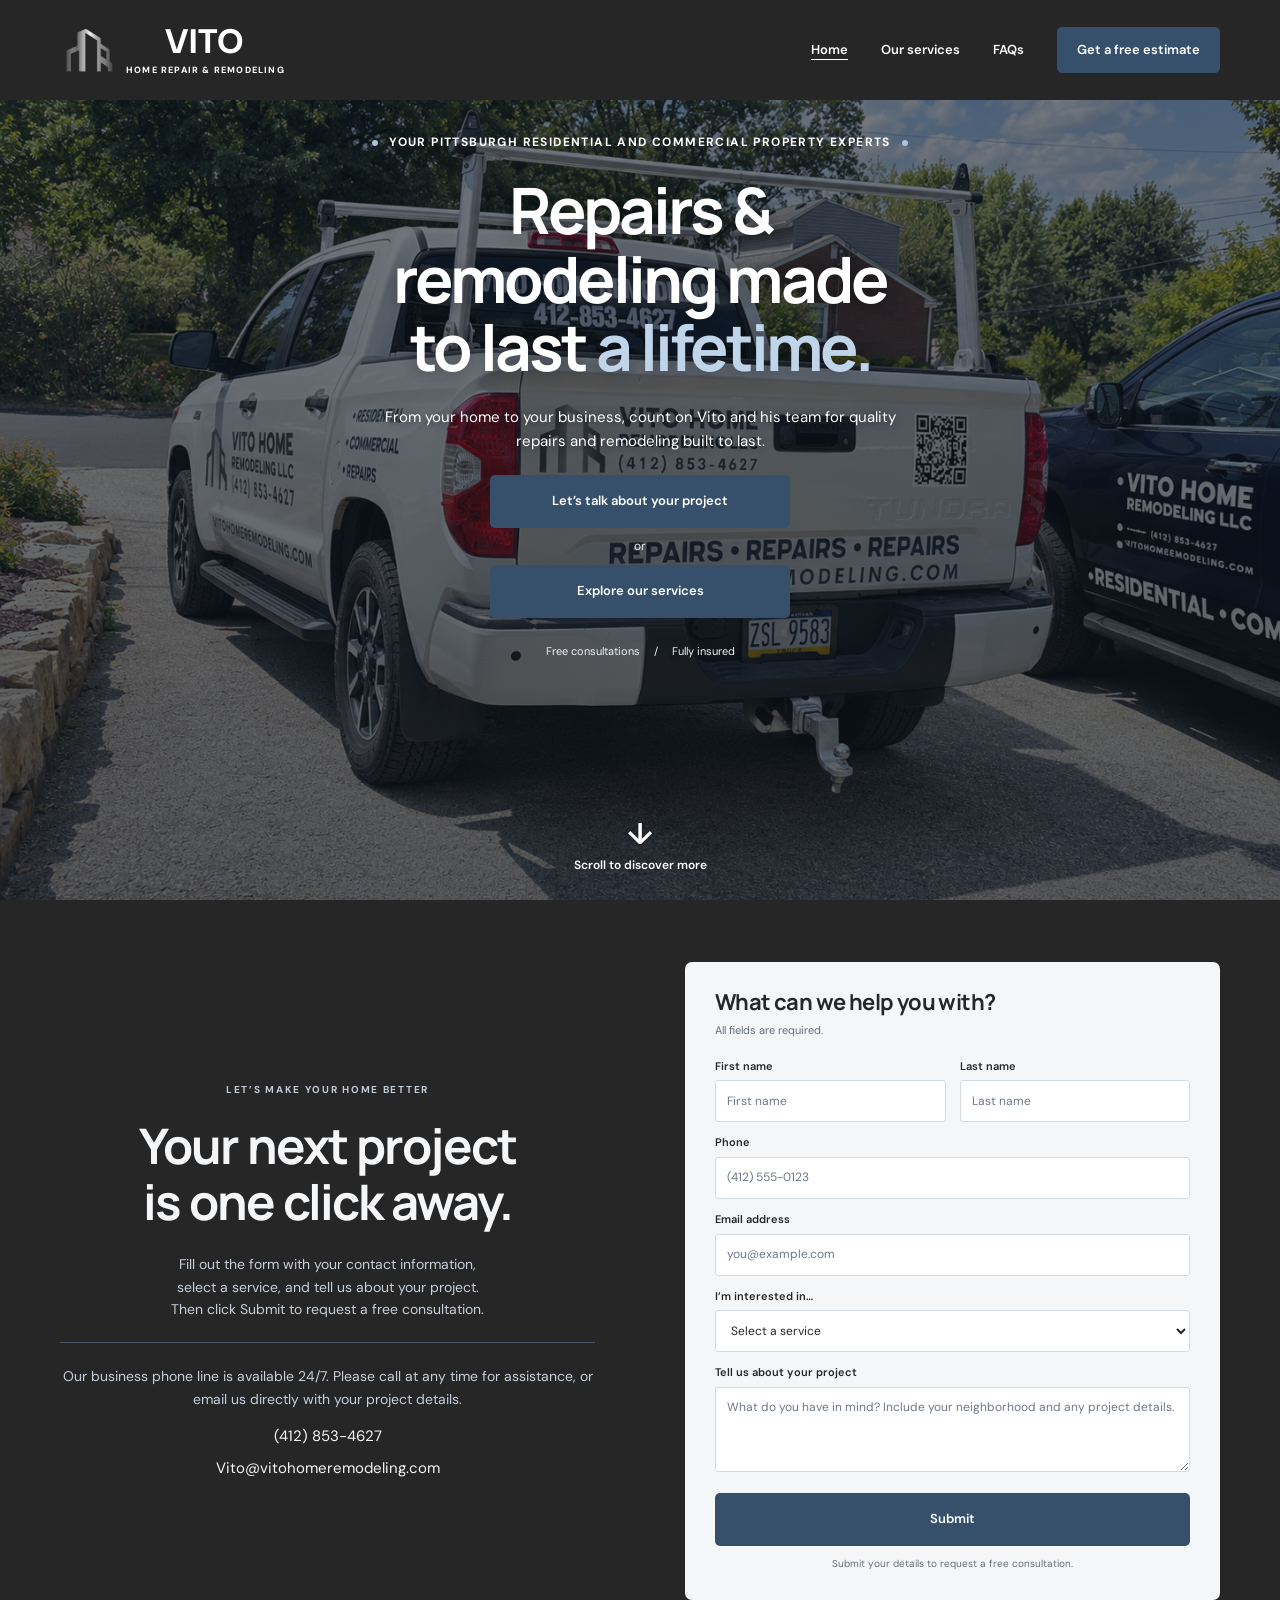
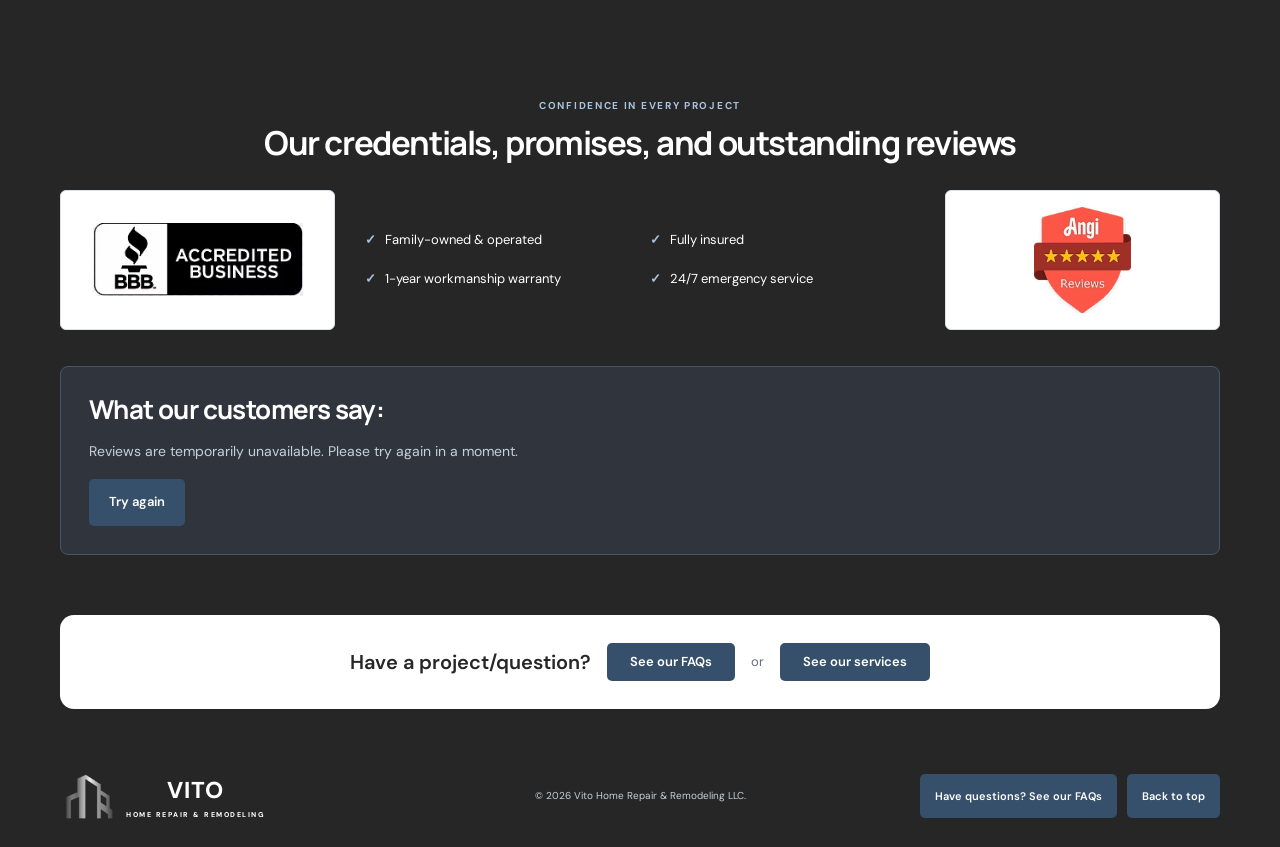
==== commit 2c37ab4e: "final changes" ====
--- a/Index.html
+++ b/Index.html
@@ -8,63 +8,38 @@
   <title>Vito Home Repair &amp; Remodeling | Built on trust. Made for home.</title>
   <link rel="stylesheet" href="styles.css">
   <script src="script.js" defer></script>
-  <script src="slideshows.js" defer></script>
+
   <script src="scroll-cue.js" defer></script>
   <script src="reviews.js" defer></script>
 </head>
 <body>
   <a class="skip-link" href="#main">Skip to content</a>
   <div class="site-header" id="top"><header class="header container">
-    <a class="brand" href="#" aria-label="Vito Home Repair &amp; Remodeling home"><img class="brand-logo" src="images/Metallic%20Geometric%20Architecture%20Emblem.png" alt="" width="56" height="48"><span>VITO<span class="brand-sub">HOME REPAIR &amp; REMODELING</span></span></a>
+    <a class="brand" href="#" aria-label="Vito Home Repair &amp; Remodeling home"><img class="brand-logo" src="images/branding/Metallic%20Geometric%20Architecture%20Emblem.png" alt="" width="56" height="48"><span>VITO<span class="brand-sub">HOME REPAIR &amp; REMODELING</span></span></a>
     <button class="menu-toggle" type="button" aria-expanded="false" aria-controls="navigation">Menu <span aria-hidden="true">&#9776;</span></button>
     <nav id="navigation" aria-label="Main navigation"><a href="Index.html" aria-current="page">Home</a><a href="services.html">Our services</a><a href="faq.html">FAQs</a><a href="#contact-form" class="button button-small">Get a free estimate</a></nav>
   </header></div>
   <main id="main">
-    <section class="hero container" aria-labelledby="hero-title">
+    <section class="hero hero-background" aria-labelledby="hero-title">
       <p class="eyebrow hero-tagline"><span class="dot" aria-hidden="true"></span> YOUR PITTSBURGH RESIDENTIAL AND COMMERCIAL PROPERTY EXPERTS <span class="dot" aria-hidden="true"></span></p>
       <div class="hero-copy"><h1 id="hero-title">Repairs &amp;<br>remodeling made<br>to last <em>a lifetime.</em></h1><p class="intro">From your home to your business, count on Vito and his team for quality repairs and remodeling built to last.</p><div class="hero-actions"><a href="#contact-form" class="button">Let&#8217;s talk about your project</a><span class="hero-action-divider">or</span><a class="button" href="services.html">Explore our services</a></div><div class="hero-note">Free consultations <span class="separator">/</span> Fully insured</div></div>
-      <div class="hero-visual" data-slideshow aria-label="Vito Home Repair &amp; Remodeling photos">
-        <img class="is-active" src="assets/exterior.jpg" alt="Exterior home improvement photo" fetchpriority="high" width="980" height="660">
-        
-        <img data-src="assets/vito.jpg" alt="Vito working on a roof" aria-hidden="true" width="980" height="660">
-        <img data-src="images/exterior_1.avif" alt="Exterior home improvement photo" aria-hidden="true" width="980" height="660">
-        <img data-src="images/exterior2.avif" alt="Exterior home improvement photo" aria-hidden="true" width="980" height="660">
-        <img data-src="images/exterior3.avif" alt="Exterior home improvement photo" aria-hidden="true" width="980" height="660">
-        <img data-src="images/exterior4.avif" alt="Exterior home improvement photo" aria-hidden="true" width="980" height="660">
-        <img data-src="images/exterior5.avif" alt="Exterior home improvement photo" aria-hidden="true" width="980" height="660">
-        <img data-src="images/exterior6.avif" alt="Exterior home improvement photo" aria-hidden="true" width="980" height="660">
-        <img data-src="images/gutter2.avif" alt="Gutter photo" aria-hidden="true" width="980" height="660">
-        <img data-src="images/gutter3.avif" alt="Gutter photo" aria-hidden="true" width="980" height="660">
-        <img data-src="images/gutter4.avif" alt="Gutter photo" aria-hidden="true" width="980" height="660">
-        <img data-src="images/gutter5.avif" alt="Gutter photo" aria-hidden="true" width="980" height="660">
-        <img data-src="images/interior1.avif" alt="Interior remodeling photo" aria-hidden="true" width="980" height="660">
-        <img data-src="images/interior2.avif" alt="Interior remodeling photo" aria-hidden="true" width="980" height="660">
-        <img data-src="images/interior3.avif" alt="Interior remodeling photo" aria-hidden="true" width="980" height="660">
-        <img data-src="images/interior4.avif" alt="Interior remodeling photo" aria-hidden="true" width="980" height="660">
-        <img data-src="images/interior5.avif" alt="Interior remodeling photo" aria-hidden="true" width="980" height="660">
-        <img data-src="images/interior6.avif" alt="Interior remodeling photo" aria-hidden="true" width="980" height="660">
-        <img data-src="images/interior7.avif" alt="Interior remodeling photo" aria-hidden="true" width="980" height="660">
-        
-        <img data-src="images/roofing2.avif" alt="Roofing photo" aria-hidden="true" width="980" height="660">
-        <img data-src="images/roofing3.avif" alt="Roofing photo" aria-hidden="true" width="980" height="660">
-        <img data-src="images/roofing4.avif" alt="Roofing photo" aria-hidden="true" width="980" height="660">
-        <img data-src="images/roofing5.avif" alt="Roofing photo" aria-hidden="true" width="980" height="660">
-        <img data-src="images/roofing6.avif" alt="Roofing photo" aria-hidden="true" width="980" height="660">
-<div class="image-label"><span class="small-label">LOCAL ROOTS. LASTING RESULTS.</span><span>Your home is in good hands.</span></div><div class="experience"><strong>18+</strong><span>years of<br>showing up.</span></div></div>
-    <div class="scroll-cue-slot"><a class="scroll-cue" href="#about"><span class="scroll-cue-arrow" aria-hidden="true">&#8595;</span><span>Scroll to discover more</span></a></div>
+    <div class="scroll-cue-slot"><a class="scroll-cue" href="#contact"><span class="scroll-cue-arrow" aria-hidden="true">&#8595;</span><span>Scroll to discover more</span></a></div>
     </section>
+
+    <section id="contact" class="contact section" aria-labelledby="contact-title"><div class="container contact-grid"><div class="contact-copy"><p class="eyebrow">LET&#8217;S MAKE YOUR HOME BETTER</p><h2 id="contact-title">Your next project<br>is one click away.</h2><p>Fill out the form with your contact information, select a service, and tell us about your project. Then click Submit to request a free consultation.</p><div class="contact-direct"><p>Our business phone line is available 24/7. Please call at any time for assistance, or email us directly with your project details.</p><a class="contact-phone" href="tel:+14128534627">(412) 853-4627</a><a class="contact-email" href="mailto:Vito@vitohomeremodeling.com">Vito@vitohomeremodeling.com</a></div></div>
+      <form id="contact-form" class="contact-form" novalidate><h3>What can we help you with?</h3><p class="form-intro">All fields are required.</p><div class="form-row"><div class="field"><label for="firstName">First name</label><input id="firstName" name="firstName" autocomplete="given-name" minlength="1" maxlength="80" required placeholder="First name" aria-describedby="firstName-error"><span class="error" id="firstName-error"></span></div><div class="field"><label for="lastName">Last name</label><input id="lastName" name="lastName" autocomplete="family-name" minlength="1" maxlength="80" required placeholder="Last name" aria-describedby="lastName-error"><span class="error" id="lastName-error"></span></div></div><div class="field"><label for="phone">Phone</label><input id="phone" name="phone" type="tel" autocomplete="tel" maxlength="25" required placeholder="(412) 555-0123" aria-describedby="phone-error"><span class="error" id="phone-error"></span></div><div class="field"><label for="email">Email address</label><input id="email" name="email" type="email" autocomplete="email" maxlength="254" required placeholder="you@example.com" aria-describedby="email-error"><span class="error" id="email-error"></span></div><div class="field"><label for="service">I&#8217;m interested in&#8230;</label><select id="service" name="service" required aria-describedby="service-error"><option value="">Select a service</option><option>Roofing & leak repairs</option><option>Gutters & exterior repairs</option><option>Interior remodeling</option><option>Commercial repairs</option><option>Something else</option></select><span class="error" id="service-error"></span></div><div class="field"><label for="message">Tell us about your project</label><textarea id="message" name="message" rows="3" minlength="20" maxlength="2000" required placeholder="What do you have in mind? Include your neighborhood and any project details." aria-describedby="message-error"></textarea><span class="error" id="message-error"></span></div><div class="honeypot" aria-hidden="true"><label for="website">Leave this field empty</label><input id="website" name="website" tabindex="-1" autocomplete="off"></div><button class="button submit-button" type="submit">Submit</button><p class="form-note">Online submission is not available yet. Please call or email us directly.</p><p id="form-status" role="status" aria-live="polite"></p><noscript><p>Online submission is not available yet. Please <a href="mailto:Vito@vitohomeremodeling.com">email Vito directly</a> or call (412) 853-4627.</p></noscript></form></div></section>
     <section class="credentials" aria-labelledby="credentials-title">
       <div class="container">
         <div class="credentials-heading"><p class="eyebrow">CONFIDENCE IN EVERY PROJECT</p><h2 id="credentials-title">Our credentials, promises, and outstanding reviews</h2></div>
         <div class="credentials-content">
-          <div class="credential-badge credential-bbb"><img src="images/BBBcred_icon~mv2.avif" alt="Better Business Bureau credential badge" loading="lazy"></div>
+          <div class="credential-badge credential-bbb"><img src="images/credentials/BBBcred_icon~mv2.avif" alt="Better Business Bureau credential badge" loading="lazy"></div>
           <ul class="credential-list">
             <li><span aria-hidden="true">&#10003;</span> Family-owned &amp; operated</li>
             <li><span aria-hidden="true">&#10003;</span> Fully insured</li>
             <li><span aria-hidden="true">&#10003;</span> 1-year workmanship warranty</li>
             <li><span aria-hidden="true">&#10003;</span> 24/7 emergency service</li>
           </ul>
-          <div class="credential-badge credential-angi"><img src="images/angi_five_star_icon_mv2.avif" alt="Angi five-star badge" loading="lazy"></div>
+          <div class="credential-badge credential-angi"><img src="images/credentials/angi_five_star_icon_mv2.avif" alt="Angi five-star badge" loading="lazy"></div>
         </div>
         <section id="google-reviews" class="google-reviews" aria-labelledby="reviews-title">
           <div class="reviews-heading"><h3 id="reviews-title">What our customers say:</h3></div>
@@ -75,18 +50,18 @@
         </section>
       </div>
     </section>
-    <section id="about" class="about container" aria-labelledby="about-title"><div class="owner-photo"><img src="assets/vito.jpg" alt="Vito working on a roof" loading="lazy" width="560" height="420"><span>YOUR NEIGHBOR. YOUR REMODELER.</span></div><div class="about-copy"><h2 id="about-title" class="signature">Vito Celender Jr.<span>OWNER, VITO HOME REPAIR &amp; REMODELING</span></h2><p>Vito Celender Jr. learned the trade from his father and started Vito Home Repair &amp; Remodeling in 2008. Today, that same hands-on care goes into every repair and renovation.</p><p>Vito leads a team of employees who bring care and coordination to every project. With clear communication, a shared commitment to quality, and respect for your home, the team works together to keep each job running smoothly from start to finish.</p></div></section>
+    
+    <div class="project-prompt-section">
     <div class="contact-intro-prompt container">
       <p>Have a project/question?</p>
       <a class="button" href="faq.html">See our FAQs</a>
       <span>or</span>
-      <span class="consultation-prompt">request a consultation below <span aria-hidden="true">&#8595;</span></span>
+      <a class="button" href="services.html">See our services</a>
     </div>
-    <section id="contact" class="contact section" aria-labelledby="contact-title"><div class="container contact-grid"><div class="contact-copy"><p class="eyebrow">LET&#8217;S MAKE YOUR HOME BETTER</p><h2 id="contact-title">Your next project<br>is one click away.</h2><p>Fill out the form with your contact information, select a service, and tell us about your project. Then click Submit to request a free consultation.</p><div class="contact-direct"><p>Our business phone line is available 24/7. Please call at any time for assistance, or email us directly with your project details.</p><a class="contact-phone" href="tel:+14128534627">(412) 853-4627</a><a class="contact-email" href="mailto:Vito@vitohomeremodeling.com">Vito@vitohomeremodeling.com</a></div></div>
-      <form id="contact-form" class="contact-form" novalidate><h3>What can we help you with?</h3><p class="form-intro">All fields are required.</p><div class="form-row"><div class="field"><label for="firstName">First name</label><input id="firstName" name="firstName" autocomplete="given-name" minlength="1" maxlength="80" required placeholder="First name" aria-describedby="firstName-error"><span class="error" id="firstName-error"></span></div><div class="field"><label for="lastName">Last name</label><input id="lastName" name="lastName" autocomplete="family-name" minlength="1" maxlength="80" required placeholder="Last name" aria-describedby="lastName-error"><span class="error" id="lastName-error"></span></div></div><div class="field"><label for="phone">Phone</label><input id="phone" name="phone" type="tel" autocomplete="tel" maxlength="25" required placeholder="(412) 555-0123" aria-describedby="phone-error"><span class="error" id="phone-error"></span></div><div class="field"><label for="email">Email address</label><input id="email" name="email" type="email" autocomplete="email" maxlength="254" required placeholder="you@example.com" aria-describedby="email-error"><span class="error" id="email-error"></span></div><div class="field"><label for="service">I&#8217;m interested in&#8230;</label><select id="service" name="service" required aria-describedby="service-error"><option value="">Select a service</option><option>Roofing & leak repairs</option><option>Gutters & exterior repairs</option><option>Interior remodeling</option><option>Commercial repairs</option><option>Something else</option></select><span class="error" id="service-error"></span></div><div class="field"><label for="message">Tell us about your project</label><textarea id="message" name="message" rows="3" minlength="20" maxlength="2000" required placeholder="What do you have in mind? Include your neighborhood and any project details." aria-describedby="message-error"></textarea><span class="error" id="message-error"></span></div><div class="honeypot" aria-hidden="true"><label for="website">Leave this field empty</label><input id="website" name="website" tabindex="-1" autocomplete="off"></div><button class="button submit-button" type="submit">Submit</button><p class="form-note">Online submission is not available yet. Please call or email us directly.</p><p id="form-status" role="status" aria-live="polite"></p><noscript><p>Online submission is not available yet. Please <a href="mailto:Vito@vitohomeremodeling.com">email Vito directly</a> or call (412) 853-4627.</p></noscript></form></div></section>
+    </div>
   </main>
 
-  <footer class="site-footer"><div class="container footer"><a class="footer-brand" href="#"><img class="brand-logo" src="images/Metallic%20Geometric%20Architecture%20Emblem.png" alt="" width="56" height="48"><div>VITO<span>HOME REPAIR &amp; REMODELING</span></div></a><p>&#169; <span id="year">2026</span> Vito Home Repair &amp; Remodeling LLC.</p><div class="footer-actions"><a class="button button-small" href="faq.html">Have questions? See our FAQs</a><a class="button button-small back-to-top" href="#top">Back to top</a></div></div></footer>
+  <footer class="site-footer"><div class="container footer"><a class="footer-brand" href="#"><img class="brand-logo" src="images/branding/Metallic%20Geometric%20Architecture%20Emblem.png" alt="" width="56" height="48"><div>VITO<span>HOME REPAIR &amp; REMODELING</span></div></a><p>&#169; <span id="year">2026</span> Vito Home Repair &amp; Remodeling LLC.</p><div class="footer-actions"><a class="button button-small" href="faq.html">Have questions? See our FAQs</a><a class="button button-small back-to-top" href="#top">Back to top</a></div></div></footer>
 </body>
 </html>
 
--- a/styles.css
+++ b/styles.css
@@ -209,4 +209,42 @@
 .site-footer .footer-actions{display:flex;justify-content:flex-end;align-items:center;gap:10px;justify-self:end}
 .site-footer .footer-actions .button{font-size:11px;white-space:nowrap;min-height:44px;padding:10px 14px}
 @media(max-width:1100px){.site-footer .footer{grid-template-columns:1fr auto}.site-footer .footer-actions{grid-column:2;grid-row:1}.site-footer .footer>p{grid-column:1 / -1;grid-row:2;width:100%;padding-top:16px;border-top:1px solid #485565}}
-@media(max-width:650px){.site-footer .footer{grid-template-columns:1fr}.site-footer .footer-brand{justify-self:center}.site-footer .footer-actions{grid-column:1;grid-row:2;justify-self:center;justify-content:center;flex-wrap:wrap}.site-footer .footer>p{grid-row:3}}+@media(max-width:650px){.site-footer .footer{grid-template-columns:1fr}.site-footer .footer-brand{justify-self:center}.site-footer .footer-actions{grid-column:1;grid-row:2;justify-self:center;justify-content:center;flex-wrap:wrap}.site-footer .footer>p{grid-row:3}}
+/* Full-width homepage truck photo. */
+.hero.hero-background{width:100%;margin:0;display:flex;flex-direction:column;justify-content:center;gap:24px;min-height:calc(100svh - 100px);padding:32px max(24px,calc((100% - 1160px)/2)) 20px;background-color:var(--ink);background-image:linear-gradient(rgba(15,23,32,.58),rgba(15,23,32,.68)),url('images/branding/full_truck.png');background-size:cover;background-position:center;color:#fff}
+.hero-background .hero-tagline{max-width:1000px;color:#fff}
+.hero-background .hero-tagline .dot{background:#a8c4e0}
+.hero-background .hero-copy{width:100%;max-width:760px}
+.hero-background h1{font-size:clamp(44px,5vw,66px);text-shadow:0 2px 16px #0005}
+.hero-background h1 em{color:#c0d5ea}
+.hero-background .intro{max-width:520px;color:#fff;text-shadow:0 1px 8px #0008}
+.hero-background .hero-note,.hero-background .hero-action-divider,.hero-background .separator{color:#eef3f8}
+.hero-background .hero-actions{margin-top:22px}
+.hero-background .scroll-cue-slot{width:100%;min-height:54px;margin-top:auto}
+.hero-background .scroll-cue{color:#fff}
+.hero-background .scroll-cue.is-floating{background:var(--ink);border-color:#65788e;color:#fff}
+@media(max-width:650px){.hero.hero-background{min-height:calc(100svh - 82px);padding:26px 18px 18px;gap:22px;background-position:52% center}.hero-background h1{font-size:clamp(42px,10vw,60px)}.hero-background .hero-tagline{font-size:11px}.hero-background .intro{font-size:14px}}
+.services-page .about{margin-block:30px 38px}
+.services-page .about-copy h1.signature{font-family:Georgia,serif;font-weight:400;font-size:32px;letter-spacing:normal;line-height:1.15;margin-top:0}
+@media(max-width:650px){.services-page .about{margin-block:20px 28px}.services-page .about-copy h1.signature{font-size:30px}}
+
+.hero-background + .contact{margin-top:0}
+
+.project-prompt-section{background:var(--ink);padding-block:24px 36px}
+.project-prompt-section .contact-intro-prompt{background:#fff;color:var(--ink);border-radius:14px;padding:28px 24px}
+@media(max-width:650px){.project-prompt-section{padding-block:18px 26px}.project-prompt-section .contact-intro-prompt{padding:24px 18px}}
+
+/* White service cards on the shared charcoal background. */
+.services-page{background:var(--ink)}
+.services-page .services-cta{background:#fff;border-radius:14px;color:var(--ink)}
+.services-page .service-stack{display:grid;gap:28px;padding-block:28px 36px}
+.services-page .service-detail{background:#fff;color:var(--ink);border:0;border-radius:14px;padding:32px;min-width:0}
+.services-page .service-detail-copy{min-width:0}
+@media(max-width:650px){.services-page .service-stack{gap:20px;padding-block:20px 28px}.services-page .service-detail{padding:20px 18px}.services-page .service-detail-copy .button{max-width:100%;white-space:normal}}
+.services-about-wrap{background:var(--cream);padding-block:30px 38px}
+.services-page .services-about-wrap .about{margin-block:0;background:#e7ecf2;border-radius:7px}
+@media(max-width:650px){.services-about-wrap{padding-block:20px 28px}}
+
+.service-jumpbar{border-bottom:0}
+
+.hero-background a.scroll-cue:hover{color:#fff}
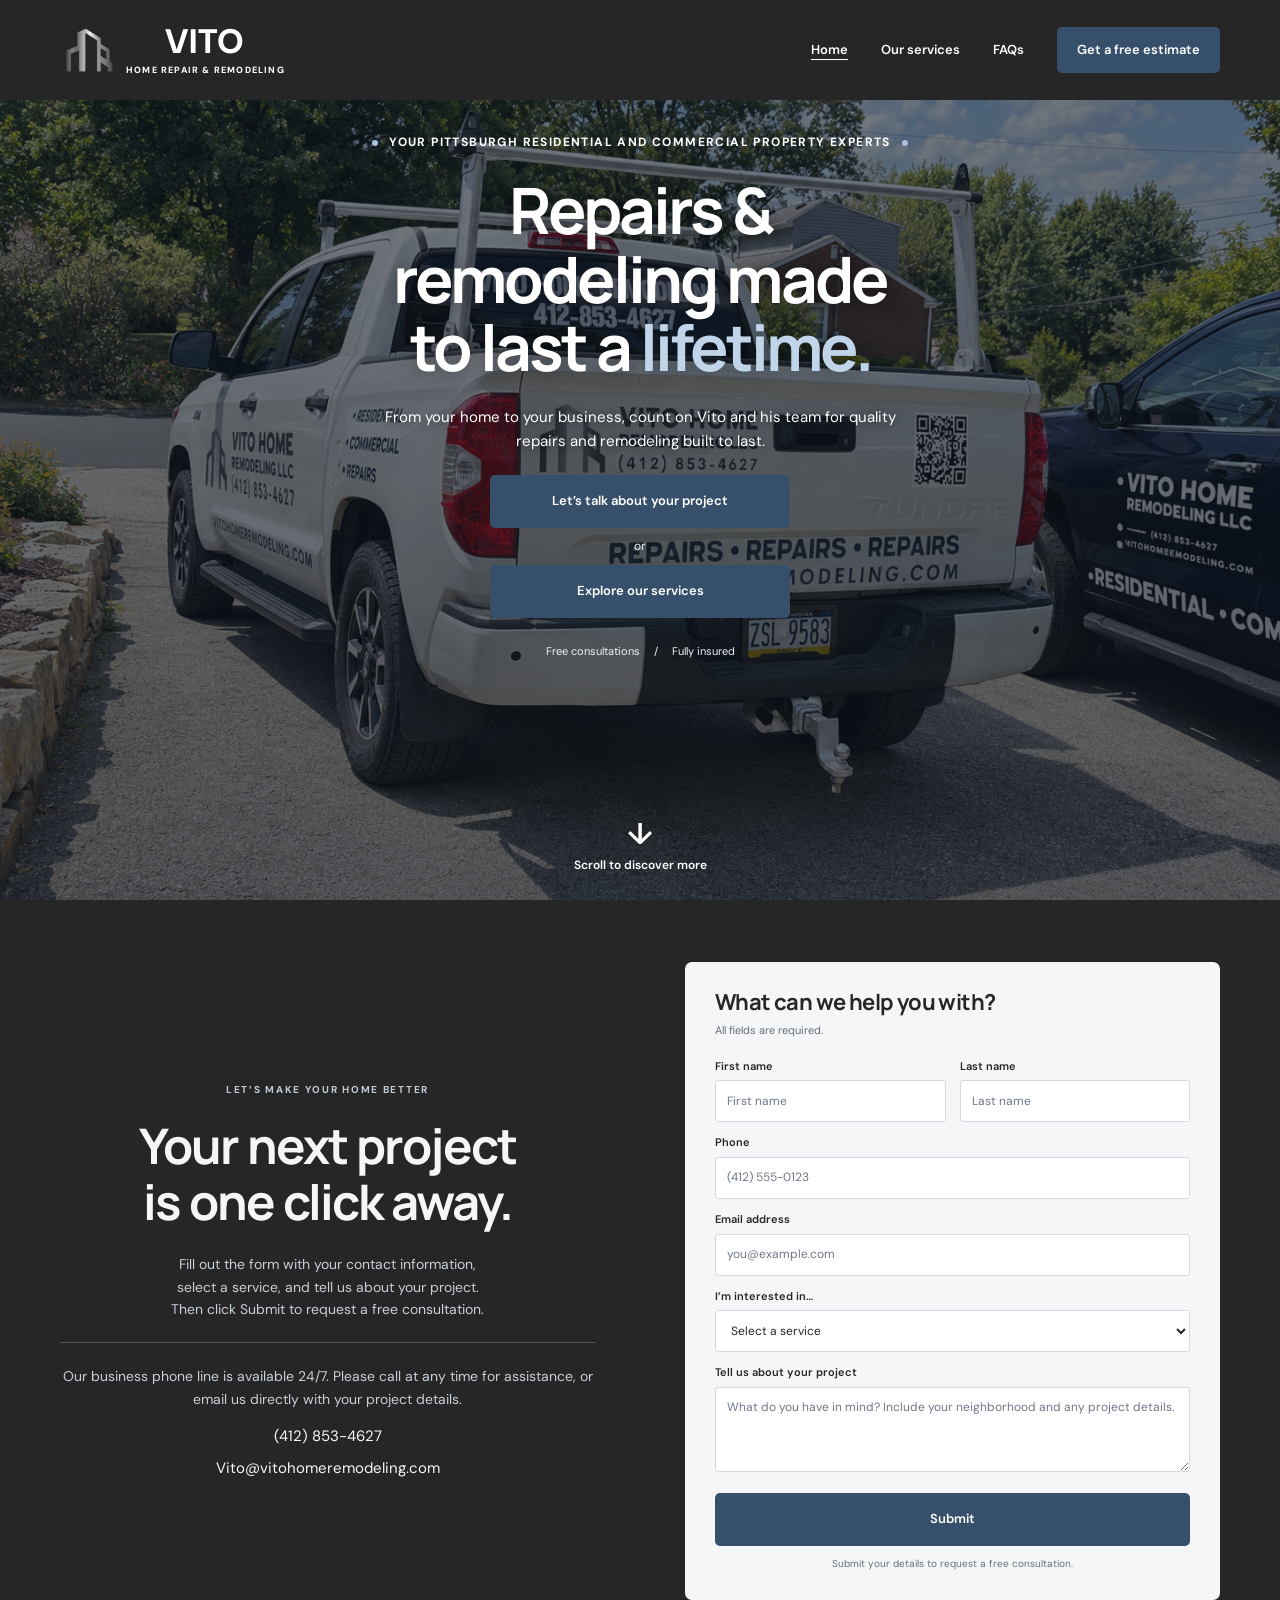
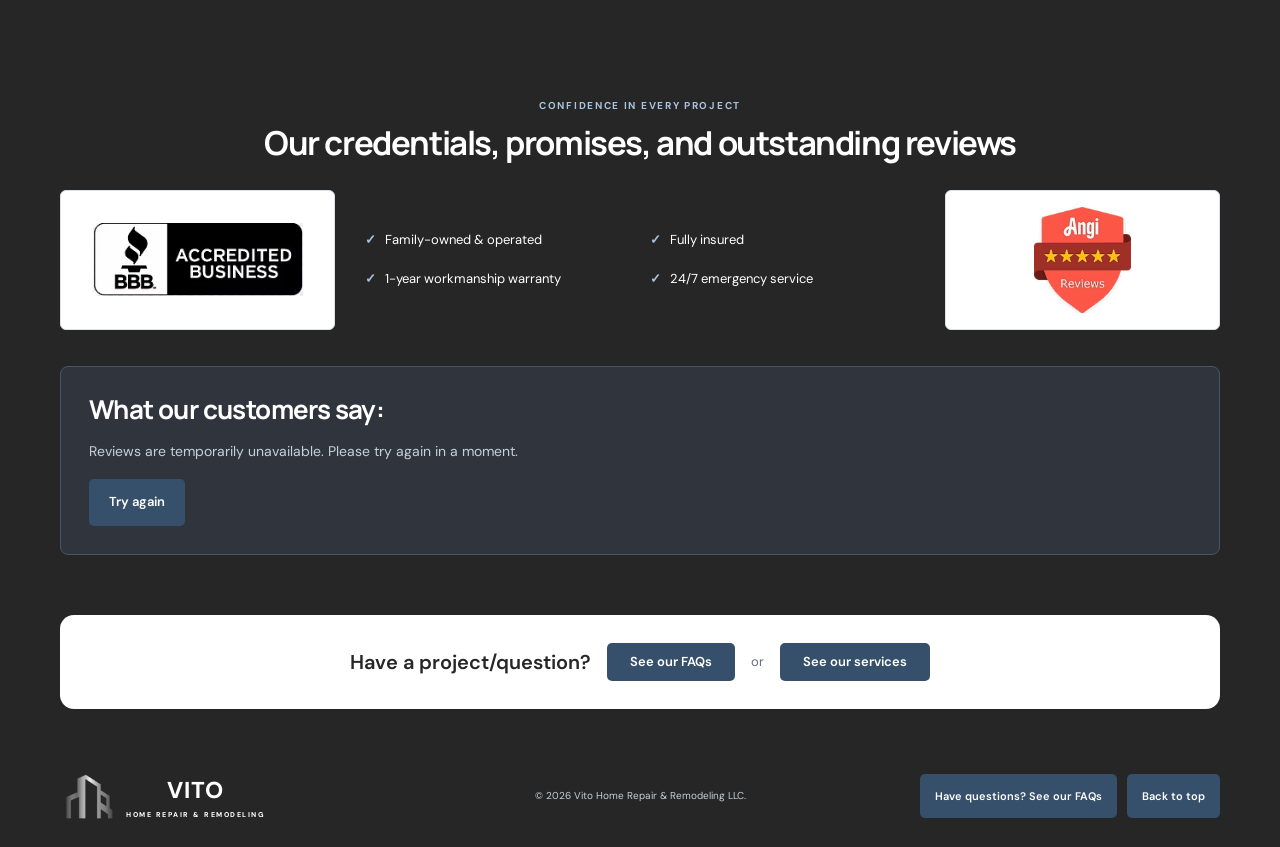
==== commit d543765b: "final final commit" ====
--- a/Index.html
+++ b/Index.html
@@ -22,7 +22,7 @@
   <main id="main">
     <section class="hero hero-background" aria-labelledby="hero-title">
       <p class="eyebrow hero-tagline"><span class="dot" aria-hidden="true"></span> YOUR PITTSBURGH RESIDENTIAL AND COMMERCIAL PROPERTY EXPERTS <span class="dot" aria-hidden="true"></span></p>
-      <div class="hero-copy"><h1 id="hero-title">Repairs &amp;<br>remodeling made<br>to last <em>a lifetime.</em></h1><p class="intro">From your home to your business, count on Vito and his team for quality repairs and remodeling built to last.</p><div class="hero-actions"><a href="#contact-form" class="button">Let&#8217;s talk about your project</a><span class="hero-action-divider">or</span><a class="button" href="services.html">Explore our services</a></div><div class="hero-note">Free consultations <span class="separator">/</span> Fully insured</div></div>
+      <div class="hero-copy"><h1 id="hero-title">Repairs &amp;<br>remodeling made<br>to last a <em>lifetime.</em></h1><p class="intro">From your home to your business, count on Vito and his team for quality repairs and remodeling built to last.</p><div class="hero-actions"><a href="#contact-form" class="button">Let&#8217;s talk about your project</a><span class="hero-action-divider">or</span><a class="button" href="services.html">Explore our services</a></div><div class="hero-note">Free consultations <span class="separator">/</span> Fully insured</div></div>
     <div class="scroll-cue-slot"><a class="scroll-cue" href="#contact"><span class="scroll-cue-arrow" aria-hidden="true">&#8595;</span><span>Scroll to discover more</span></a></div>
     </section>
 
